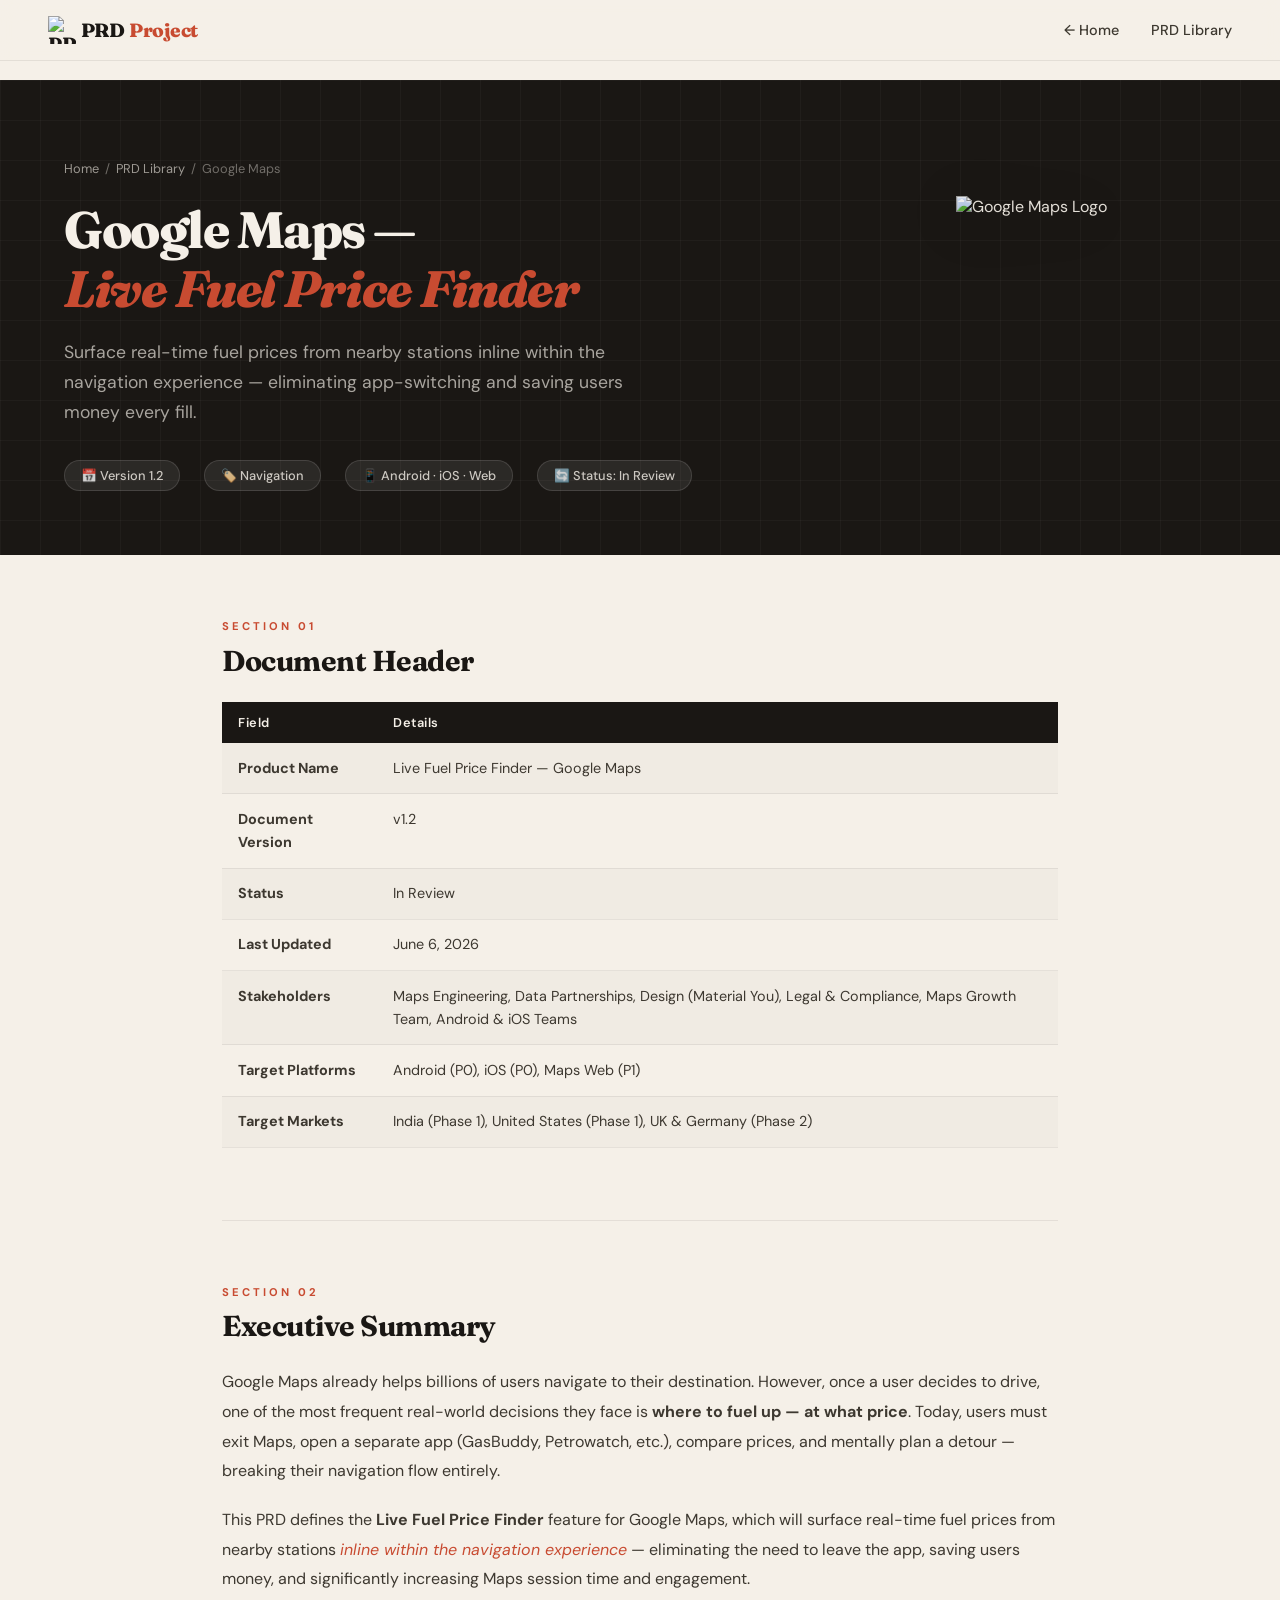
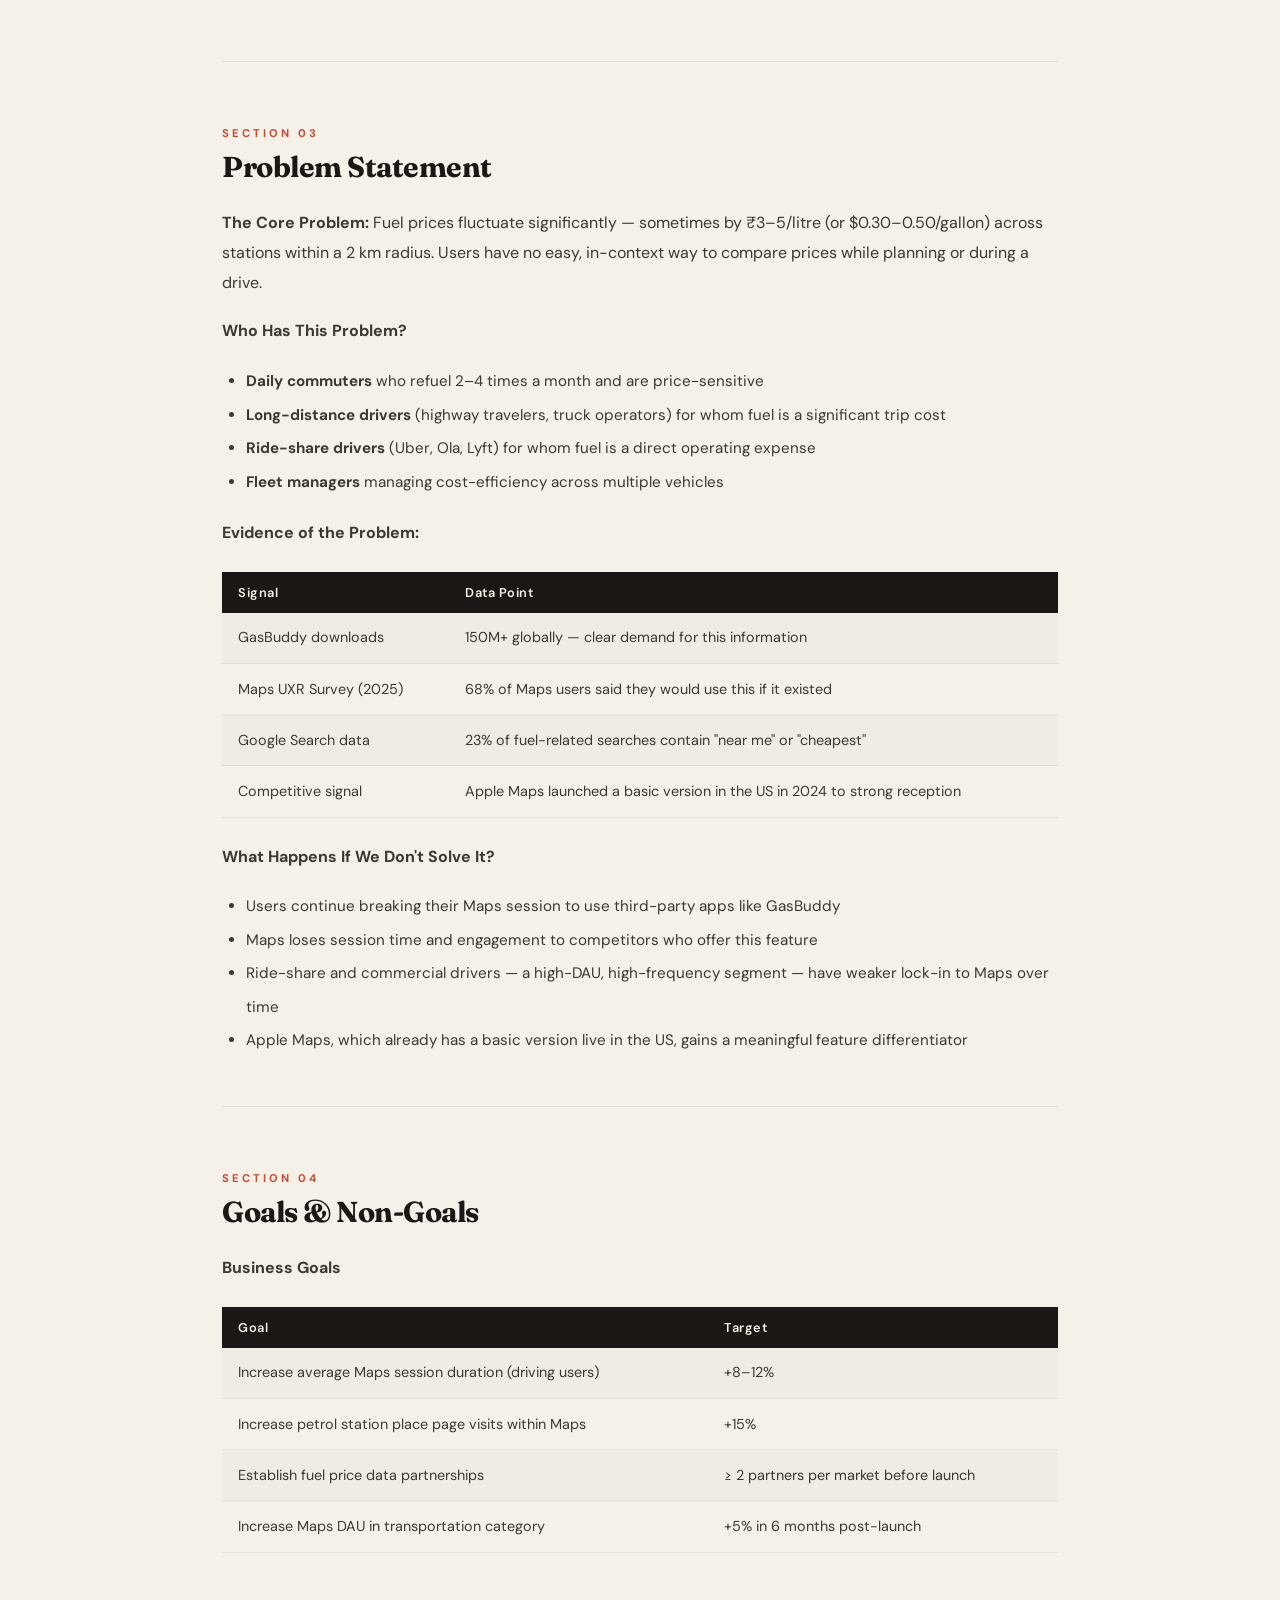
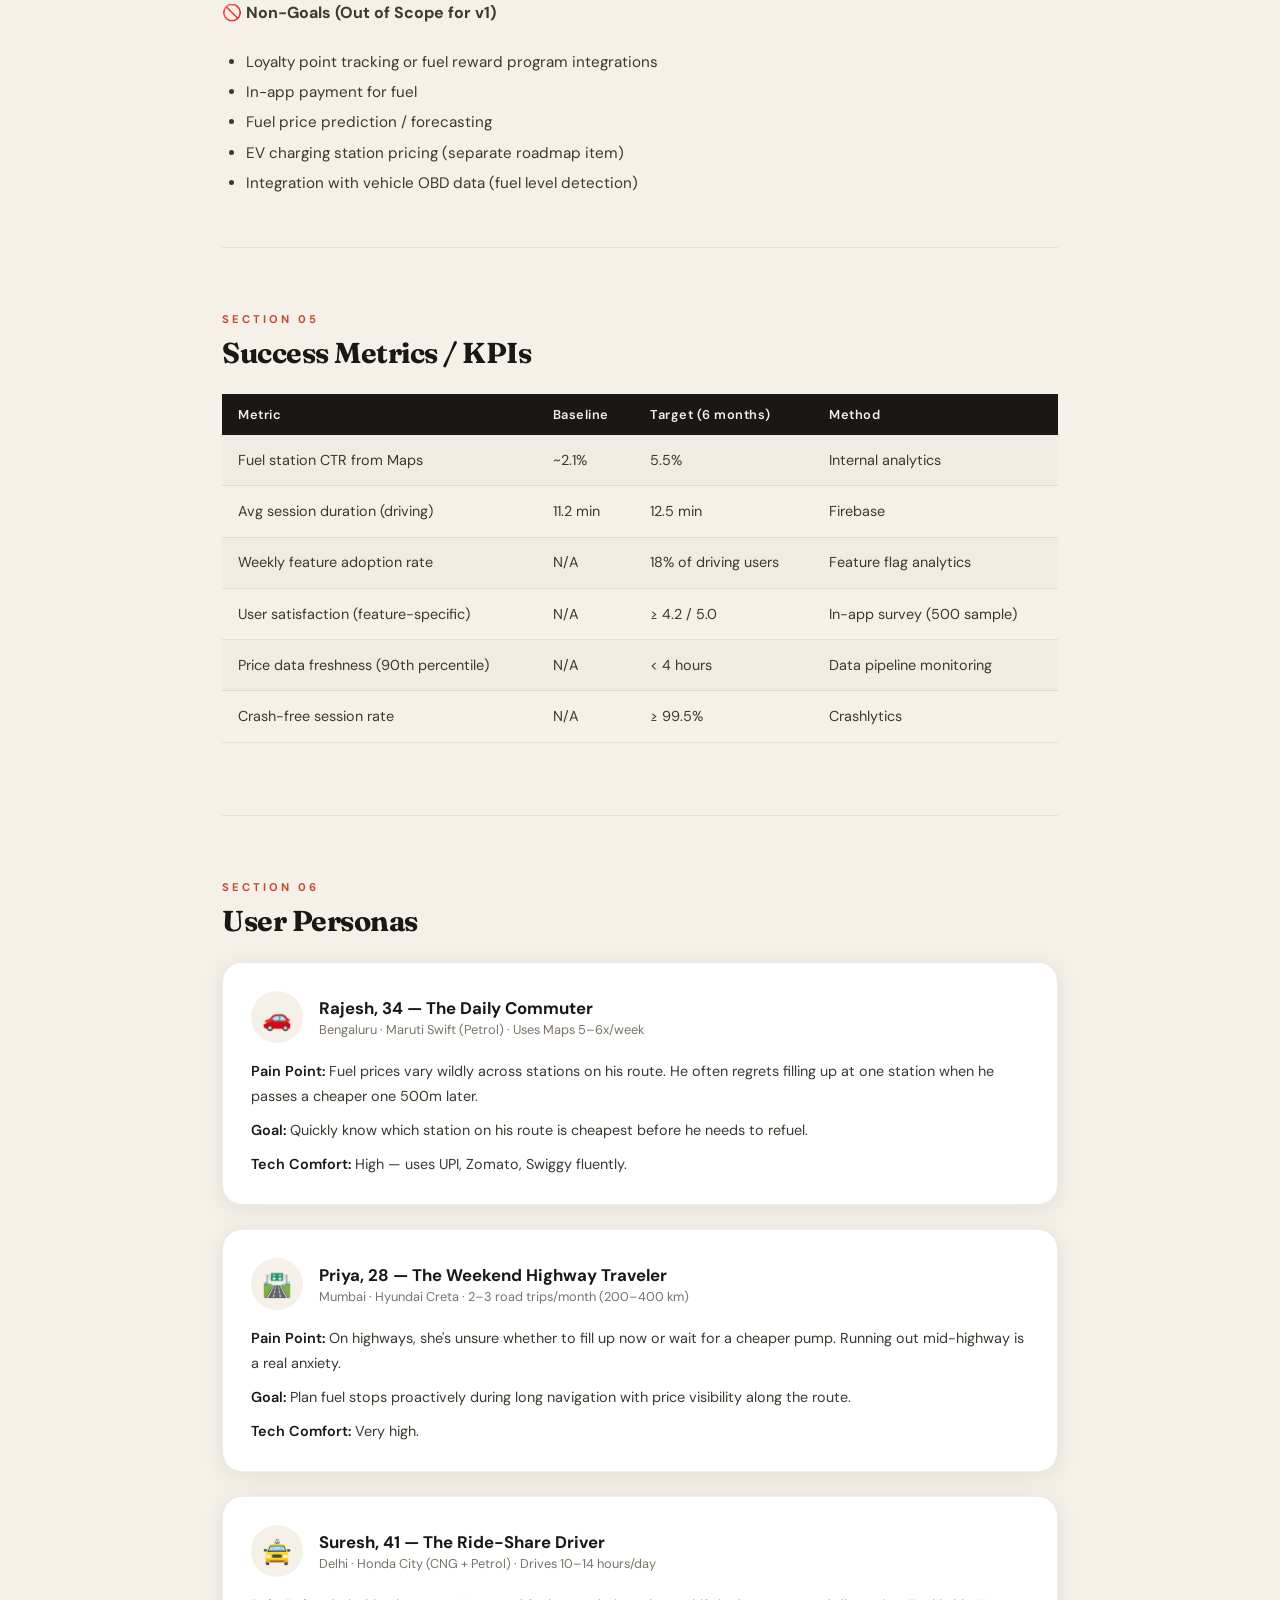
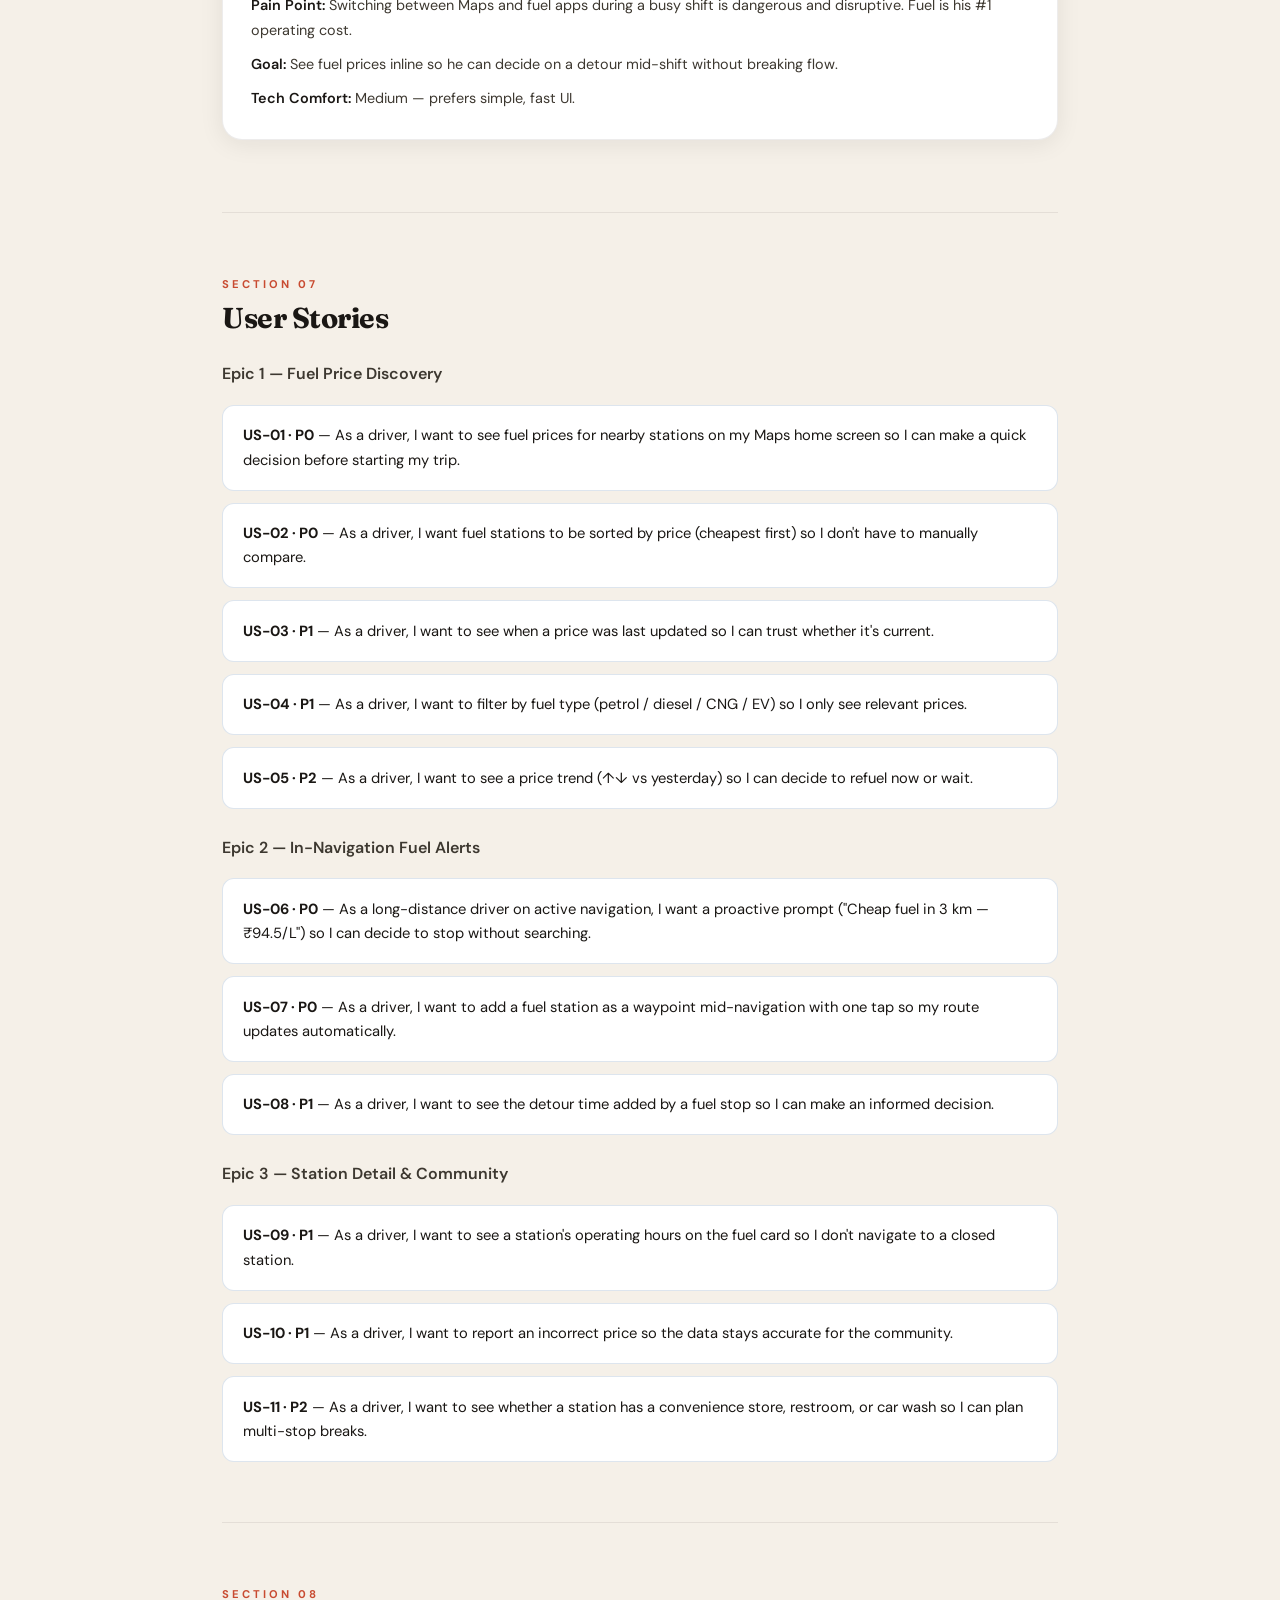
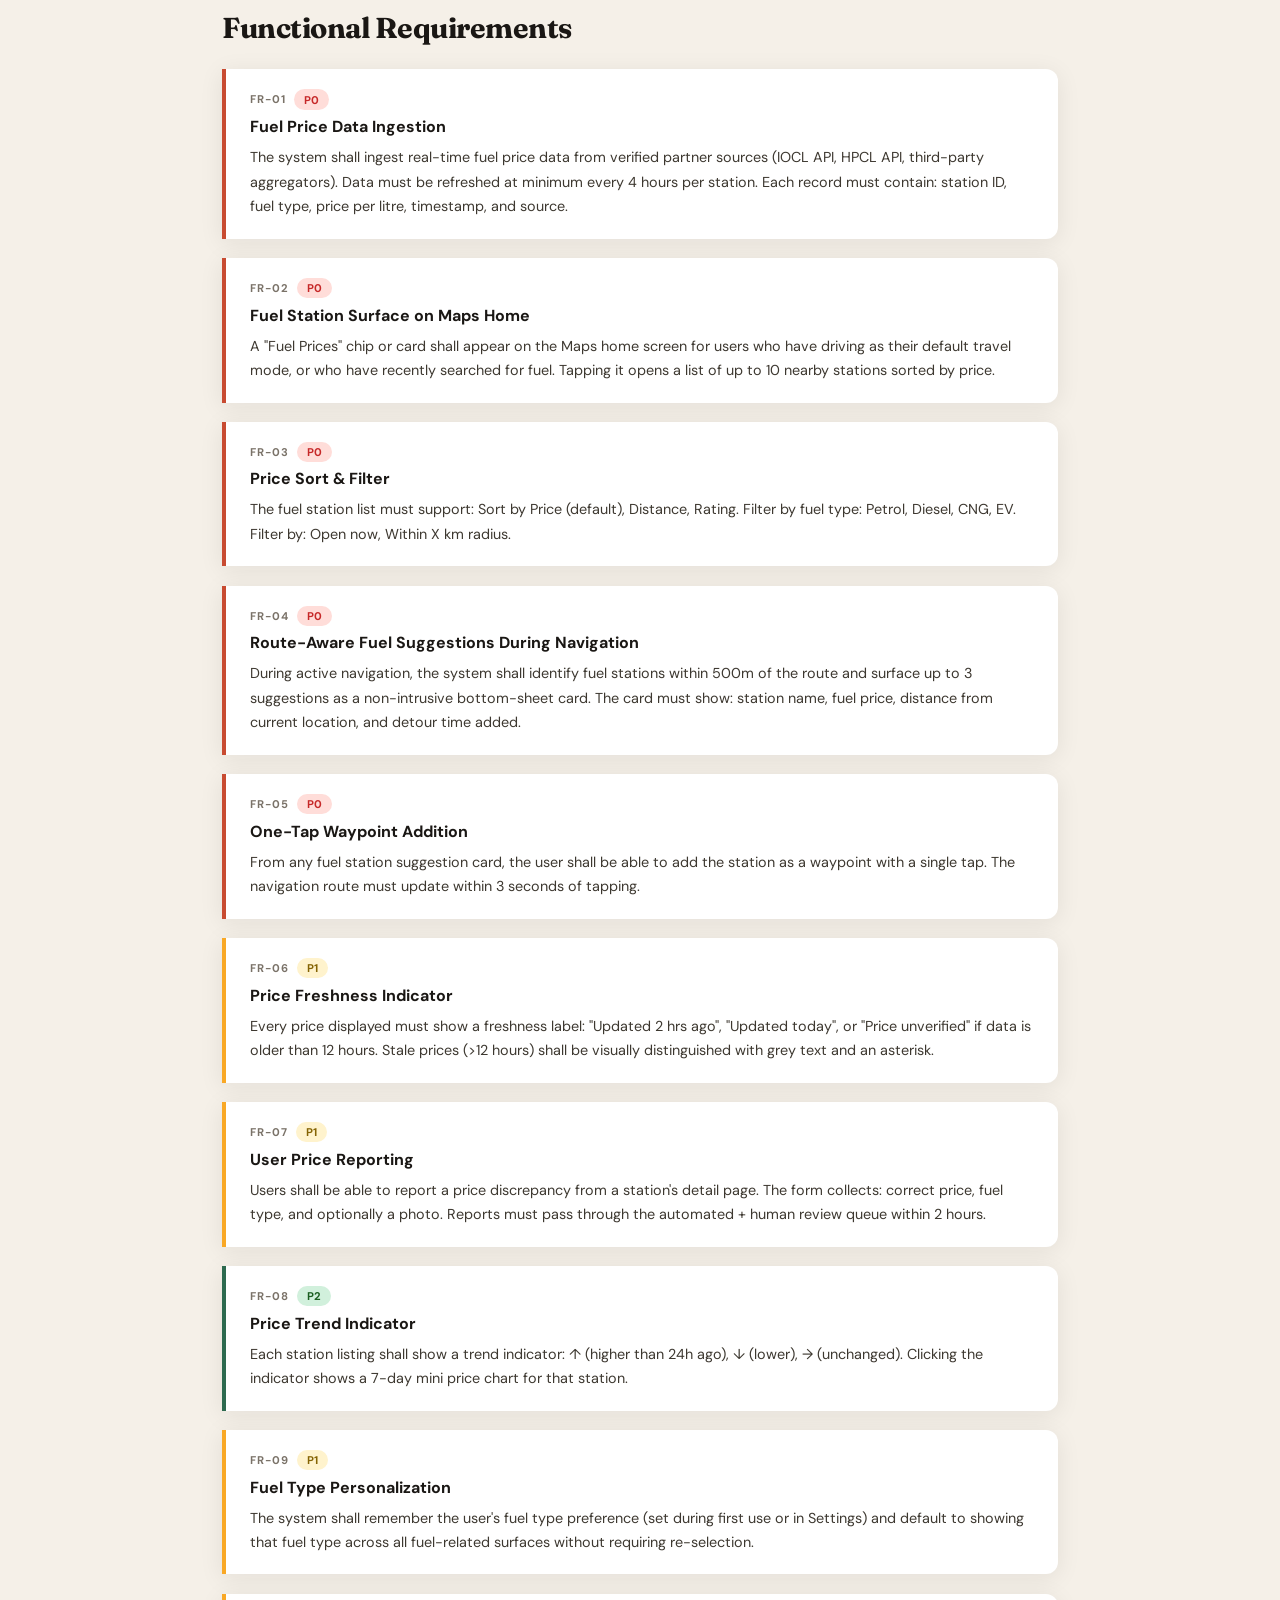
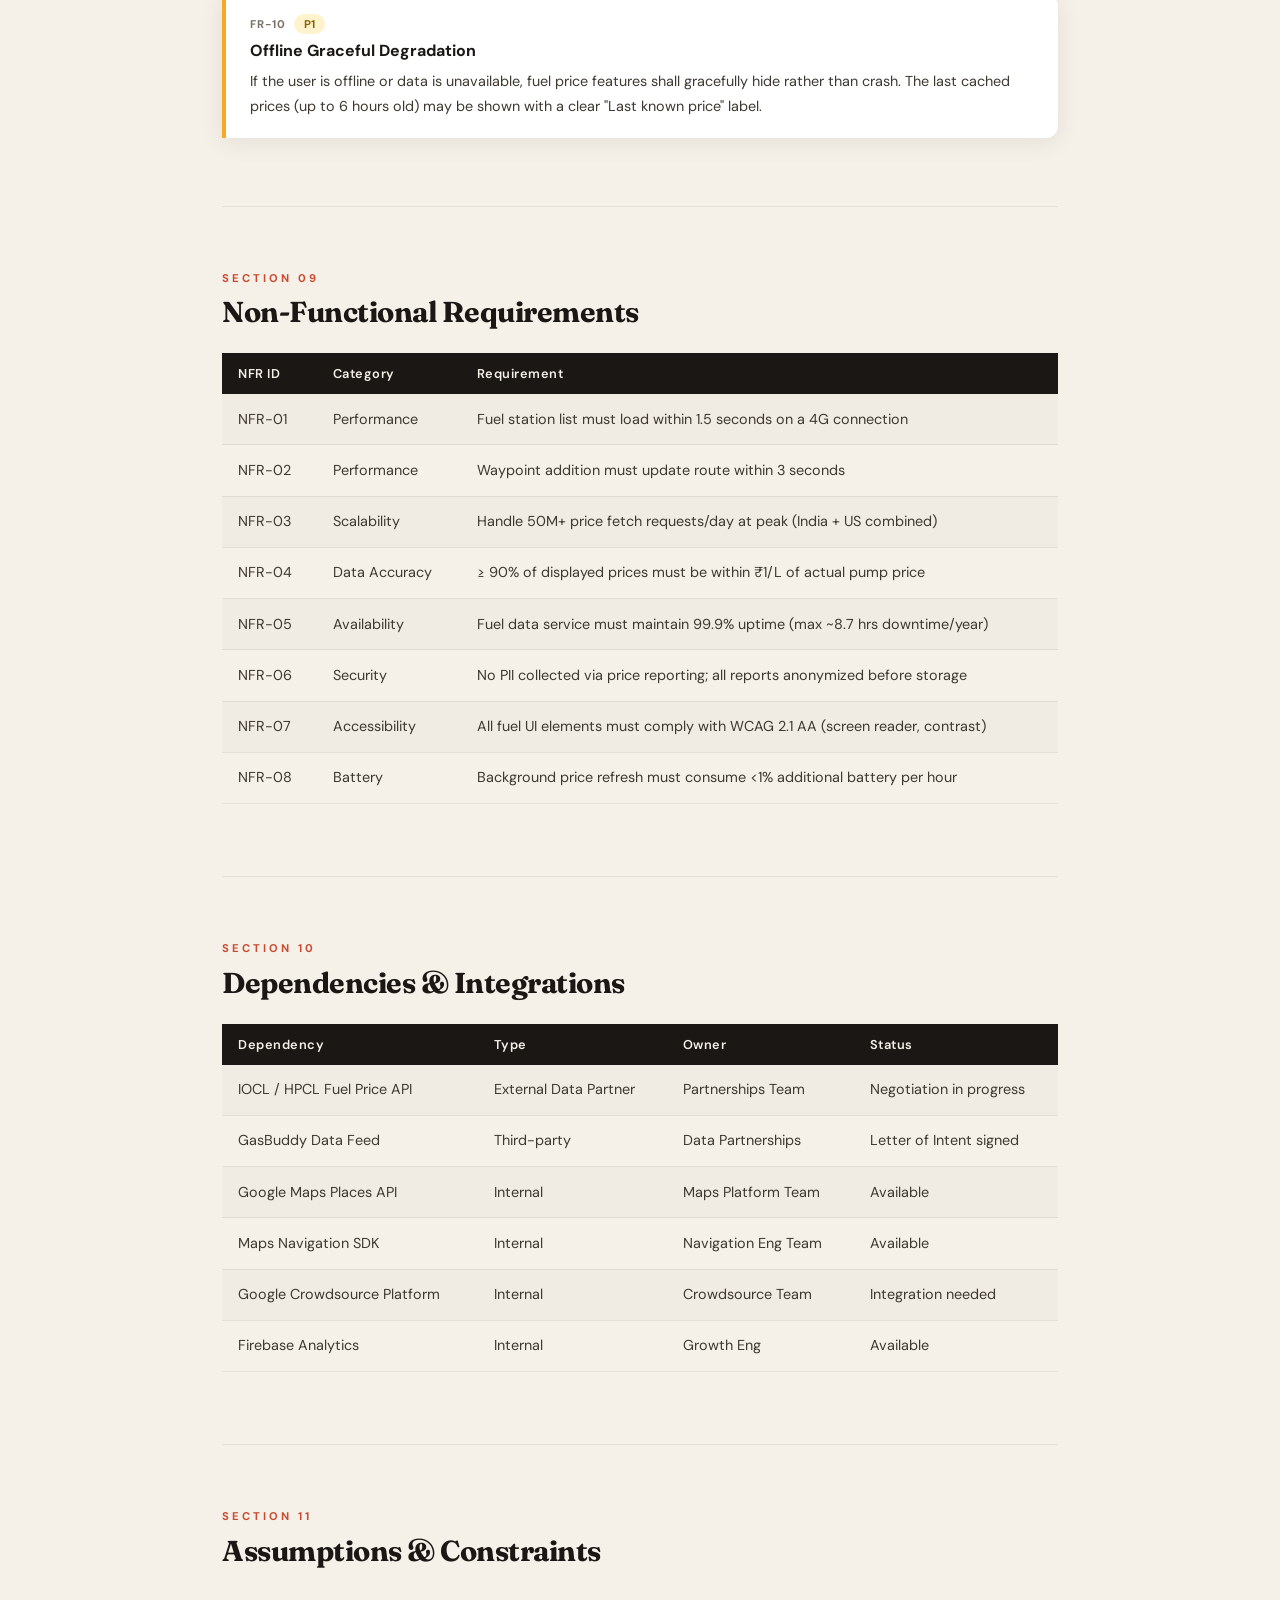
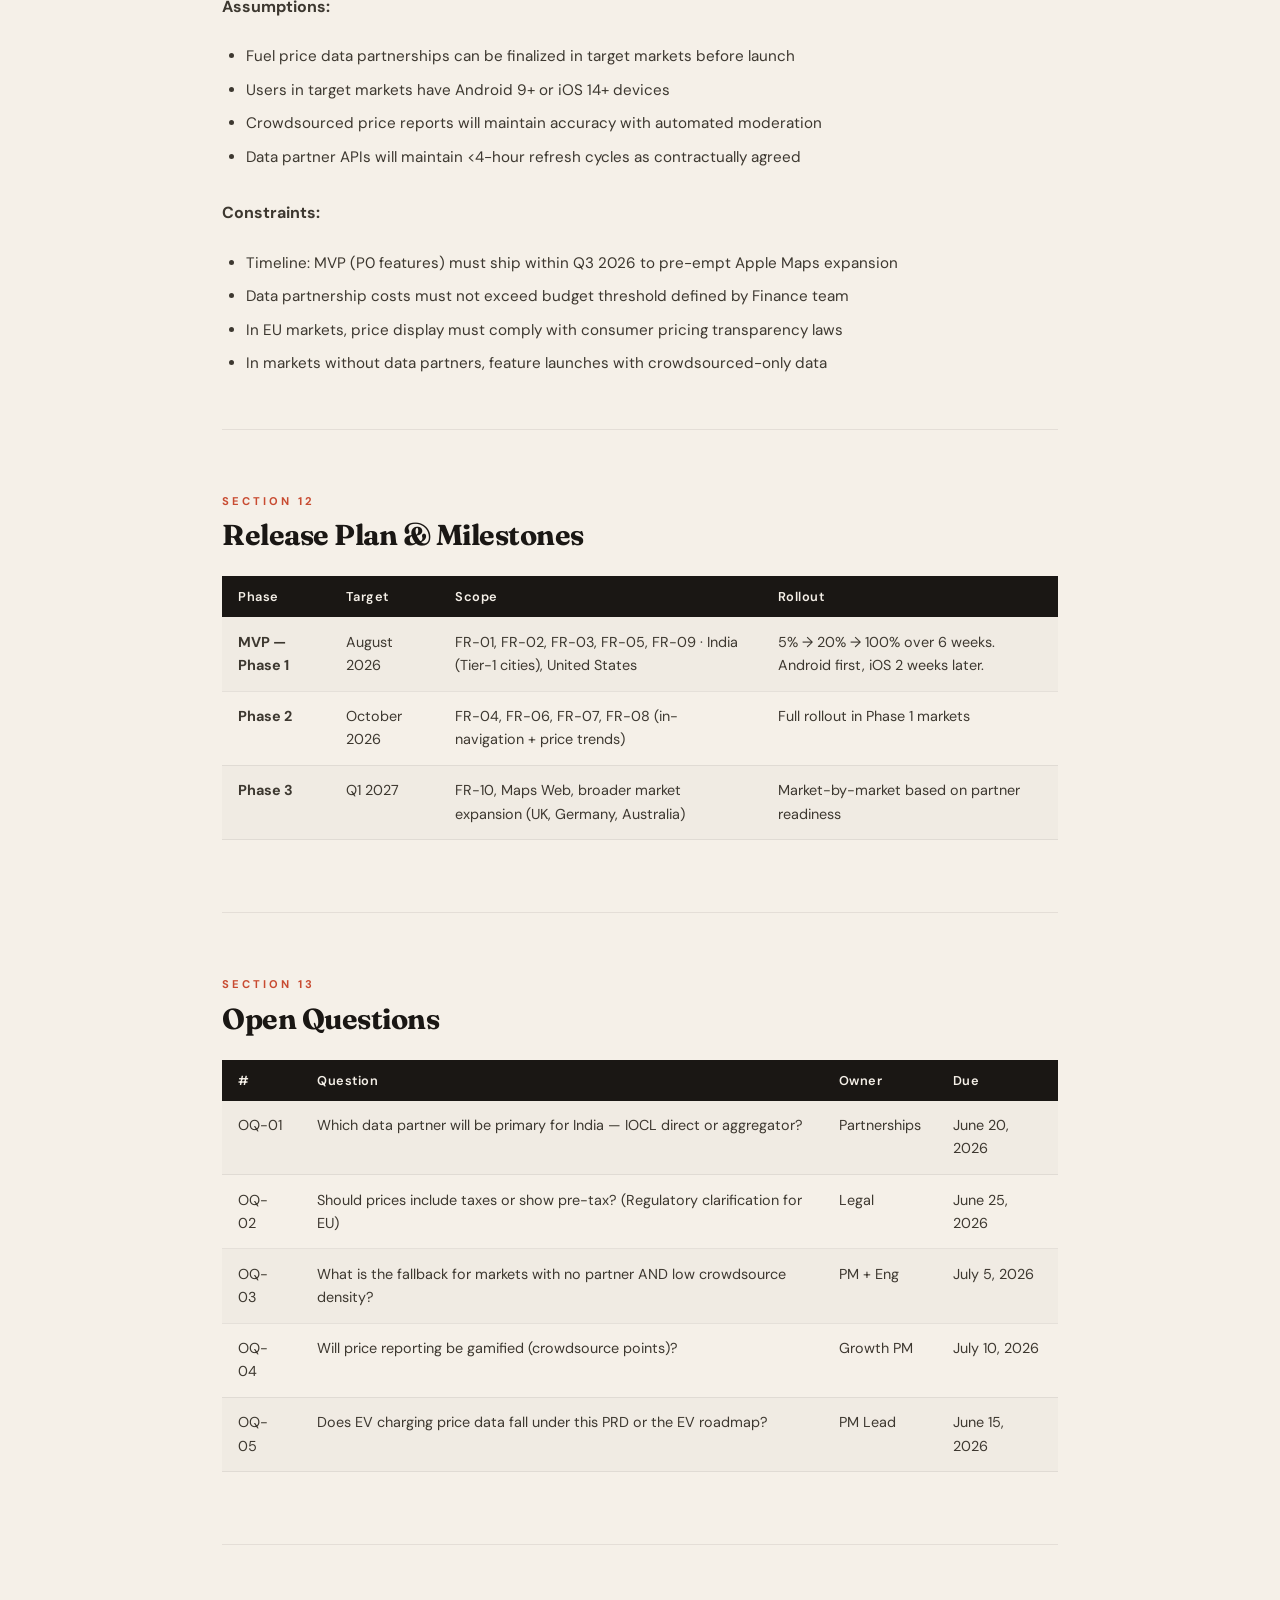
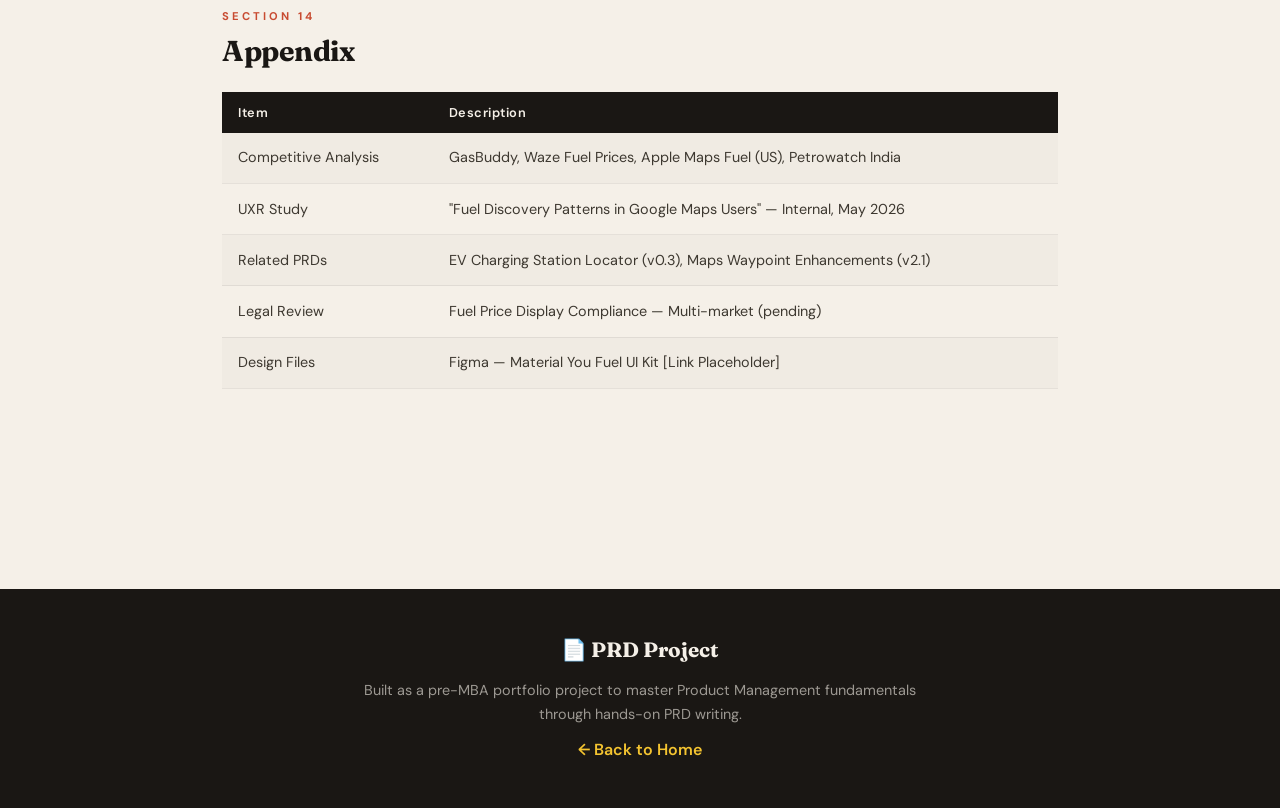
==== pages/google-maps-fuel.html @ abb859cf "Updated code 1" ====
<!DOCTYPE html>
<html lang="en">
<head>
  <meta charset="UTF-8" />
  <meta name="viewport" content="width=device-width, initial-scale=1.0"/>
  <title>Google Maps — Live Fuel Price Finder | PRD Project</title>
  <link rel="stylesheet" href="../style.css" />
  <link rel="preconnect" href="https://fonts.googleapis.com">
  <link rel="preconnect" href="https://fonts.gstatic.com" crossorigin>
  <link href="https://fonts.googleapis.com/css2?family=Fraunces:ital,opsz,wght@0,9..144,300;0,9..144,600;0,9..144,800;1,9..144,400&family=DM+Sans:wght@300;400;500&display=swap" rel="stylesheet">
  <style>
    /* ── Navbar: logo left, links right ── */
    .prd-page .navbar {
      display: flex;
      justify-content: space-between;
      align-items: center;
    }
    .prd-page .navbar .nav-center { display: none; }

    /* ── Hero: text left, logo right ── */
    .prd-hero-section {
      display: flex;
      align-items: center;
      justify-content: space-between;
      gap: 3rem;
    }
    .prd-hero-left { flex: 1; position: relative; z-index: 1; }
    .prd-hero-right {
      flex-shrink: 0;
      position: relative;
      z-index: 1;
      display: flex;
      align-items: center;
      justify-content: center;
    }
    .prd-company-logo {
      width: 260px;
      height: 260px;
      object-fit: contain;
      opacity: 0.92;
      filter: drop-shadow(0 8px 32px rgba(0,0,0,0.4));
      animation: floatLogo 3s ease-in-out infinite;
    }
    @keyframes floatLogo {
      0%, 100% { transform: translateY(0px); }
      50%       { transform: translateY(-16px); }
    }

    /* ── PRD content: tables scroll on small screens ── */
    .prd-table-wrapper {
      width: 100%;
      overflow-x: auto;
      -webkit-overflow-scrolling: touch;
    }

    /* ── RESPONSIVE ── */
    @media (max-width: 900px) {

      /* Navbar */
      .prd-page .navbar {
        padding: 0.9rem 1.25rem;
      }
      .prd-page .navbar .nav-links {
        display: flex;
        gap: 1rem;
      }
      .prd-page .navbar .nav-links a {
        font-size: 0.8rem;
      }

      /* Hero — stack vertically, logo below text */
      .prd-hero-section {
        flex-direction: column;
        align-items: flex-start;
        gap: 2rem;
        padding: 3rem 1.5rem 2.5rem;
      }
      .prd-hero-right {
        width: 100%;
        justify-content: center;
      }
      .prd-company-logo {
        width: 160px;
        height: 160px;
      }

      /* PRD content area */
      .prd-content {
        padding: 2rem 1.25rem;
      }

      /* Section headings */
      .prd-section h2 {
        font-size: 1.4rem;
      }

      /* Tables — horizontal scroll */
      .prd-table {
        display: block;
        overflow-x: auto;
        -webkit-overflow-scrolling: touch;
        white-space: nowrap;
        font-size: 0.8rem;
      }
      .prd-table th,
      .prd-table td {
        padding: 0.65rem 0.75rem;
      }

      /* Requirement blocks */
      .req-block {
        padding: 1rem 1.1rem;
      }
      .req-block h4 { font-size: 0.92rem; }
      .req-block p  { font-size: 0.82rem; }

      /* User story cards */
      .user-story-card {
        font-size: 0.82rem;
        padding: 0.85rem 1rem;
      }

      /* Persona cards */
      .persona-card {
        padding: 1.25rem;
      }
      .persona-card .persona-header {
        flex-direction: column;
        align-items: flex-start;
        gap: 0.5rem;
      }

      /* Meta chips — wrap nicely */
      .prd-meta-row {
        gap: 0.6rem;
      }
      .prd-meta-chip {
        font-size: 0.72rem;
        padding: 0.3rem 0.75rem;
      }

      /* Breadcrumb */
      .prd-breadcrumb {
        font-size: 0.72rem;
      }

      /* Hero title */
      .prd-hero-section h1 {
        font-size: clamp(1.6rem, 6vw, 2.4rem);
      }

      /* Lists inside sections */
      .prd-section ul {
        margin-left: 1rem;
        font-size: 0.875rem;
      }

      /* Footer */
      .footer {
        padding: 2rem 1.25rem;
      }
    }

    @media (max-width: 480px) {
      .prd-company-logo {
        width: 110px;
        height: 110px;
      }
      .prd-hero-section h1 {
        font-size: 1.5rem;
      }
      .prd-meta-chip {
        font-size: 0.65rem;
        padding: 0.25rem 0.6rem;
      }
      .prd-section h2 {
        font-size: 1.2rem;
      }
    }
  </style>
</head>
<body class="prd-page">

  <nav class="navbar">
    <a href="../index.html" class="nav-logo">
      <img src="https://cdn-icons-png.flaticon.com/512/2921/2921222.png" alt="PRD Logo" class="nav-logo-img"/>
      PRD <span>Project</span>
    </a>
    <div class="nav-links">
      <a href="../index.html">← Home</a>
      <a href="../index.html#prds">PRD Library</a>
    </div>
  </nav>

  <div class="prd-hero-section">
    <div class="prd-hero-left">
      <div class="prd-breadcrumb">
        <a href="../index.html">Home</a> &nbsp;/&nbsp;
        <a href="../index.html#prds">PRD Library</a> &nbsp;/&nbsp;
        Google Maps
      </div>
      <h1>Google Maps —<br/><em>Live Fuel Price Finder</em></h1>
      <p class="subtitle">Surface real-time fuel prices from nearby stations inline within the navigation experience — eliminating app-switching and saving users money every fill.</p>
      <div class="prd-meta-row">
        <span class="prd-meta-chip">📅 Version 1.2</span>
        <span class="prd-meta-chip">🏷️ Navigation</span>
        <span class="prd-meta-chip">📱 Android · iOS · Web</span>
        <span class="prd-meta-chip">🔄 Status: In Review</span>
      </div>
    </div>
    <div class="prd-hero-right">
      <img
        src="https://cdn-icons-png.flaticon.com/512/2875/2875433.png"
        alt="Google Maps Logo"
        class="prd-company-logo"
      />
    </div>
  </div>

  <div class="prd-content">

    <!-- 1. Document Header -->
    <div class="prd-section">
      <div class="prd-section-label">Section 01</div>
      <h2>Document Header</h2>
      <table class="prd-table">
        <tr><th>Field</th><th>Details</th></tr>
        <tr><td><strong>Product Name</strong></td><td>Live Fuel Price Finder — Google Maps</td></tr>
        <tr><td><strong>Document Version</strong></td><td>v1.2</td></tr>
        <tr><td><strong>Status</strong></td><td>In Review</td></tr>
        <tr><td><strong>Last Updated</strong></td><td>June 6, 2026</td></tr>
        <tr><td><strong>Stakeholders</strong></td><td>Maps Engineering, Data Partnerships, Design (Material You), Legal &amp; Compliance, Maps Growth Team, Android &amp; iOS Teams</td></tr>
        <tr><td><strong>Target Platforms</strong></td><td>Android (P0), iOS (P0), Maps Web (P1)</td></tr>
        <tr><td><strong>Target Markets</strong></td><td>India (Phase 1), United States (Phase 1), UK &amp; Germany (Phase 2)</td></tr>
      </table>
    </div>

    <!-- 2. Executive Summary -->
    <div class="prd-section">
      <div class="prd-section-label">Section 02</div>
      <h2>Executive Summary</h2>
      <p>Google Maps already helps billions of users navigate to their destination. However, once a user decides to drive, one of the most frequent real-world decisions they face is <strong>where to fuel up — at what price</strong>. Today, users must exit Maps, open a separate app (GasBuddy, Petrowatch, etc.), compare prices, and mentally plan a detour — breaking their navigation flow entirely.</p>
      <p>This PRD defines the <strong>Live Fuel Price Finder</strong> feature for Google Maps, which will surface real-time fuel prices from nearby stations <em>inline within the navigation experience</em> — eliminating the need to leave the app, saving users money, and significantly increasing Maps session time and engagement.</p>
    </div>

    <!-- 3. Problem Statement -->
    <div class="prd-section">
      <div class="prd-section-label">Section 03</div>
      <h2>Problem Statement</h2>

      <p><strong>The Core Problem:</strong> Fuel prices fluctuate significantly — sometimes by ₹3–5/litre (or $0.30–0.50/gallon) across stations within a 2 km radius. Users have no easy, in-context way to compare prices while planning or during a drive.</p>

      <p><strong>Who Has This Problem?</strong></p>
      <ul style="margin-left:1.5rem; color:var(--ink-light); line-height:2.2; font-size:0.95rem; margin-bottom:1.2rem;">
        <li><strong>Daily commuters</strong> who refuel 2–4 times a month and are price-sensitive</li>
        <li><strong>Long-distance drivers</strong> (highway travelers, truck operators) for whom fuel is a significant trip cost</li>
        <li><strong>Ride-share drivers</strong> (Uber, Ola, Lyft) for whom fuel is a direct operating expense</li>
        <li><strong>Fleet managers</strong> managing cost-efficiency across multiple vehicles</li>
      </ul>

      <p><strong>Evidence of the Problem:</strong></p>
      <table class="prd-table">
        <tr><th>Signal</th><th>Data Point</th></tr>
        <tr><td>GasBuddy downloads</td><td>150M+ globally — clear demand for this information</td></tr>
        <tr><td>Maps UXR Survey (2025)</td><td>68% of Maps users said they would use this if it existed</td></tr>
        <tr><td>Google Search data</td><td>23% of fuel-related searches contain "near me" or "cheapest"</td></tr>
        <tr><td>Competitive signal</td><td>Apple Maps launched a basic version in the US in 2024 to strong reception</td></tr>
      </table>

      <p><strong>What Happens If We Don't Solve It?</strong></p>
      <ul style="margin-left:1.5rem; color:var(--ink-light); line-height:2.2; font-size:0.95rem;">
        <li>Users continue breaking their Maps session to use third-party apps like GasBuddy</li>
        <li>Maps loses session time and engagement to competitors who offer this feature</li>
        <li>Ride-share and commercial drivers — a high-DAU, high-frequency segment — have weaker lock-in to Maps over time</li>
        <li>Apple Maps, which already has a basic version live in the US, gains a meaningful feature differentiator</li>
      </ul>
    </div>

    <!-- 4. Goals -->
    <div class="prd-section">
      <div class="prd-section-label">Section 04</div>
      <h2>Goals &amp; Non-Goals</h2>
      <p><strong>Business Goals</strong></p>
      <table class="prd-table">
        <tr><th>Goal</th><th>Target</th></tr>
        <tr><td>Increase average Maps session duration (driving users)</td><td>+8–12%</td></tr>
        <tr><td>Increase petrol station place page visits within Maps</td><td>+15%</td></tr>
        <tr><td>Establish fuel price data partnerships</td><td>≥ 2 partners per market before launch</td></tr>
        <tr><td>Increase Maps DAU in transportation category</td><td>+5% in 6 months post-launch</td></tr>
      </table>
      <br/>
      <p><strong>🚫 Non-Goals (Out of Scope for v1)</strong></p>
      <ul style="margin-left:1.5rem; color:var(--ink-light); line-height:2; font-size:0.95rem;">
        <li>Loyalty point tracking or fuel reward program integrations</li>
        <li>In-app payment for fuel</li>
        <li>Fuel price prediction / forecasting</li>
        <li>EV charging station pricing (separate roadmap item)</li>
        <li>Integration with vehicle OBD data (fuel level detection)</li>
      </ul>
    </div>

    <!-- 5. Success Metrics -->
    <div class="prd-section">
      <div class="prd-section-label">Section 05</div>
      <h2>Success Metrics / KPIs</h2>
      <table class="prd-table">
        <tr><th>Metric</th><th>Baseline</th><th>Target (6 months)</th><th>Method</th></tr>
        <tr><td>Fuel station CTR from Maps</td><td>~2.1%</td><td>5.5%</td><td>Internal analytics</td></tr>
        <tr><td>Avg session duration (driving)</td><td>11.2 min</td><td>12.5 min</td><td>Firebase</td></tr>
        <tr><td>Weekly feature adoption rate</td><td>N/A</td><td>18% of driving users</td><td>Feature flag analytics</td></tr>
        <tr><td>User satisfaction (feature-specific)</td><td>N/A</td><td>≥ 4.2 / 5.0</td><td>In-app survey (500 sample)</td></tr>
        <tr><td>Price data freshness (90th percentile)</td><td>N/A</td><td>&lt; 4 hours</td><td>Data pipeline monitoring</td></tr>
        <tr><td>Crash-free session rate</td><td>N/A</td><td>≥ 99.5%</td><td>Crashlytics</td></tr>
      </table>
    </div>

    <!-- 6. User Personas -->
    <div class="prd-section">
      <div class="prd-section-label">Section 06</div>
      <h2>User Personas</h2>

      <div class="persona-card">
        <div class="persona-header">
          <div class="persona-avatar">🚗</div>
          <div>
            <div class="persona-name">Rajesh, 34 — The Daily Commuter</div>
            <div class="persona-role">Bengaluru · Maruti Swift (Petrol) · Uses Maps 5–6x/week</div>
          </div>
        </div>
        <p><span class="persona-label">Pain Point:</span> Fuel prices vary wildly across stations on his route. He often regrets filling up at one station when he passes a cheaper one 500m later.</p>
        <p><span class="persona-label">Goal:</span> Quickly know which station on his route is cheapest before he needs to refuel.</p>
        <p><span class="persona-label">Tech Comfort:</span> High — uses UPI, Zomato, Swiggy fluently.</p>
      </div>

      <div class="persona-card">
        <div class="persona-header">
          <div class="persona-avatar">🛣️</div>
          <div>
            <div class="persona-name">Priya, 28 — The Weekend Highway Traveler</div>
            <div class="persona-role">Mumbai · Hyundai Creta · 2–3 road trips/month (200–400 km)</div>
          </div>
        </div>
        <p><span class="persona-label">Pain Point:</span> On highways, she's unsure whether to fill up now or wait for a cheaper pump. Running out mid-highway is a real anxiety.</p>
        <p><span class="persona-label">Goal:</span> Plan fuel stops proactively during long navigation with price visibility along the route.</p>
        <p><span class="persona-label">Tech Comfort:</span> Very high.</p>
      </div>

      <div class="persona-card">
        <div class="persona-header">
          <div class="persona-avatar">🚖</div>
          <div>
            <div class="persona-name">Suresh, 41 — The Ride-Share Driver</div>
            <div class="persona-role">Delhi · Honda City (CNG + Petrol) · Drives 10–14 hours/day</div>
          </div>
        </div>
        <p><span class="persona-label">Pain Point:</span> Switching between Maps and fuel apps during a busy shift is dangerous and disruptive. Fuel is his #1 operating cost.</p>
        <p><span class="persona-label">Goal:</span> See fuel prices inline so he can decide on a detour mid-shift without breaking flow.</p>
        <p><span class="persona-label">Tech Comfort:</span> Medium — prefers simple, fast UI.</p>
      </div>
    </div>

    <!-- 7. User Stories -->
    <div class="prd-section">
      <div class="prd-section-label">Section 07</div>
      <h2>User Stories</h2>

      <p style="margin-bottom:1rem; font-weight:600;">Epic 1 — Fuel Price Discovery</p>
      <div class="user-story-card"><strong>US-01 · P0</strong> — As a driver, I want to see fuel prices for nearby stations on my Maps home screen so I can make a quick decision before starting my trip.</div>
      <div class="user-story-card"><strong>US-02 · P0</strong> — As a driver, I want fuel stations to be sorted by price (cheapest first) so I don't have to manually compare.</div>
      <div class="user-story-card"><strong>US-03 · P1</strong> — As a driver, I want to see when a price was last updated so I can trust whether it's current.</div>
      <div class="user-story-card"><strong>US-04 · P1</strong> — As a driver, I want to filter by fuel type (petrol / diesel / CNG / EV) so I only see relevant prices.</div>
      <div class="user-story-card"><strong>US-05 · P2</strong> — As a driver, I want to see a price trend (↑↓ vs yesterday) so I can decide to refuel now or wait.</div>

      <p style="margin:1.5rem 0 1rem; font-weight:600;">Epic 2 — In-Navigation Fuel Alerts</p>
      <div class="user-story-card"><strong>US-06 · P0</strong> — As a long-distance driver on active navigation, I want a proactive prompt ("Cheap fuel in 3 km — ₹94.5/L") so I can decide to stop without searching.</div>
      <div class="user-story-card"><strong>US-07 · P0</strong> — As a driver, I want to add a fuel station as a waypoint mid-navigation with one tap so my route updates automatically.</div>
      <div class="user-story-card"><strong>US-08 · P1</strong> — As a driver, I want to see the detour time added by a fuel stop so I can make an informed decision.</div>

      <p style="margin:1.5rem 0 1rem; font-weight:600;">Epic 3 — Station Detail &amp; Community</p>
      <div class="user-story-card"><strong>US-09 · P1</strong> — As a driver, I want to see a station's operating hours on the fuel card so I don't navigate to a closed station.</div>
      <div class="user-story-card"><strong>US-10 · P1</strong> — As a driver, I want to report an incorrect price so the data stays accurate for the community.</div>
      <div class="user-story-card"><strong>US-11 · P2</strong> — As a driver, I want to see whether a station has a convenience store, restroom, or car wash so I can plan multi-stop breaks.</div>
    </div>

    <!-- 8. Functional Requirements -->
    <div class="prd-section">
      <div class="prd-section-label">Section 08</div>
      <h2>Functional Requirements</h2>

      <div class="req-block">
        <div class="req-id">FR-01 &nbsp;<span class="priority-tag p0">P0</span></div>
        <h4>Fuel Price Data Ingestion</h4>
        <p>The system shall ingest real-time fuel price data from verified partner sources (IOCL API, HPCL API, third-party aggregators). Data must be refreshed at minimum every 4 hours per station. Each record must contain: station ID, fuel type, price per litre, timestamp, and source.</p>
      </div>

      <div class="req-block">
        <div class="req-id">FR-02 &nbsp;<span class="priority-tag p0">P0</span></div>
        <h4>Fuel Station Surface on Maps Home</h4>
        <p>A "Fuel Prices" chip or card shall appear on the Maps home screen for users who have driving as their default travel mode, or who have recently searched for fuel. Tapping it opens a list of up to 10 nearby stations sorted by price.</p>
      </div>

      <div class="req-block">
        <div class="req-id">FR-03 &nbsp;<span class="priority-tag p0">P0</span></div>
        <h4>Price Sort &amp; Filter</h4>
        <p>The fuel station list must support: Sort by Price (default), Distance, Rating. Filter by fuel type: Petrol, Diesel, CNG, EV. Filter by: Open now, Within X km radius.</p>
      </div>

      <div class="req-block">
        <div class="req-id">FR-04 &nbsp;<span class="priority-tag p0">P0</span></div>
        <h4>Route-Aware Fuel Suggestions During Navigation</h4>
        <p>During active navigation, the system shall identify fuel stations within 500m of the route and surface up to 3 suggestions as a non-intrusive bottom-sheet card. The card must show: station name, fuel price, distance from current location, and detour time added.</p>
      </div>

      <div class="req-block">
        <div class="req-id">FR-05 &nbsp;<span class="priority-tag p0">P0</span></div>
        <h4>One-Tap Waypoint Addition</h4>
        <p>From any fuel station suggestion card, the user shall be able to add the station as a waypoint with a single tap. The navigation route must update within 3 seconds of tapping.</p>
      </div>

      <div class="req-block p1-block">
        <div class="req-id">FR-06 &nbsp;<span class="priority-tag p1">P1</span></div>
        <h4>Price Freshness Indicator</h4>
        <p>Every price displayed must show a freshness label: "Updated 2 hrs ago", "Updated today", or "Price unverified" if data is older than 12 hours. Stale prices (&gt;12 hours) shall be visually distinguished with grey text and an asterisk.</p>
      </div>

      <div class="req-block p1-block">
        <div class="req-id">FR-07 &nbsp;<span class="priority-tag p1">P1</span></div>
        <h4>User Price Reporting</h4>
        <p>Users shall be able to report a price discrepancy from a station's detail page. The form collects: correct price, fuel type, and optionally a photo. Reports must pass through the automated + human review queue within 2 hours.</p>
      </div>

      <div class="req-block p2-block">
        <div class="req-id">FR-08 &nbsp;<span class="priority-tag p2">P2</span></div>
        <h4>Price Trend Indicator</h4>
        <p>Each station listing shall show a trend indicator: ↑ (higher than 24h ago), ↓ (lower), → (unchanged). Clicking the indicator shows a 7-day mini price chart for that station.</p>
      </div>

      <div class="req-block p1-block">
        <div class="req-id">FR-09 &nbsp;<span class="priority-tag p1">P1</span></div>
        <h4>Fuel Type Personalization</h4>
        <p>The system shall remember the user's fuel type preference (set during first use or in Settings) and default to showing that fuel type across all fuel-related surfaces without requiring re-selection.</p>
      </div>

      <div class="req-block p1-block">
        <div class="req-id">FR-10 &nbsp;<span class="priority-tag p1">P1</span></div>
        <h4>Offline Graceful Degradation</h4>
        <p>If the user is offline or data is unavailable, fuel price features shall gracefully hide rather than crash. The last cached prices (up to 6 hours old) may be shown with a clear "Last known price" label.</p>
      </div>
    </div>

    <!-- 9. NFRs -->
    <div class="prd-section">
      <div class="prd-section-label">Section 09</div>
      <h2>Non-Functional Requirements</h2>
      <table class="prd-table">
        <tr><th>NFR ID</th><th>Category</th><th>Requirement</th></tr>
        <tr><td>NFR-01</td><td>Performance</td><td>Fuel station list must load within 1.5 seconds on a 4G connection</td></tr>
        <tr><td>NFR-02</td><td>Performance</td><td>Waypoint addition must update route within 3 seconds</td></tr>
        <tr><td>NFR-03</td><td>Scalability</td><td>Handle 50M+ price fetch requests/day at peak (India + US combined)</td></tr>
        <tr><td>NFR-04</td><td>Data Accuracy</td><td>≥ 90% of displayed prices must be within ₹1/L of actual pump price</td></tr>
        <tr><td>NFR-05</td><td>Availability</td><td>Fuel data service must maintain 99.9% uptime (max ~8.7 hrs downtime/year)</td></tr>
        <tr><td>NFR-06</td><td>Security</td><td>No PII collected via price reporting; all reports anonymized before storage</td></tr>
        <tr><td>NFR-07</td><td>Accessibility</td><td>All fuel UI elements must comply with WCAG 2.1 AA (screen reader, contrast)</td></tr>
        <tr><td>NFR-08</td><td>Battery</td><td>Background price refresh must consume &lt;1% additional battery per hour</td></tr>
      </table>
    </div>

    <!-- 10. Dependencies -->
    <div class="prd-section">
      <div class="prd-section-label">Section 10</div>
      <h2>Dependencies &amp; Integrations</h2>
      <table class="prd-table">
        <tr><th>Dependency</th><th>Type</th><th>Owner</th><th>Status</th></tr>
        <tr><td>IOCL / HPCL Fuel Price API</td><td>External Data Partner</td><td>Partnerships Team</td><td>Negotiation in progress</td></tr>
        <tr><td>GasBuddy Data Feed</td><td>Third-party</td><td>Data Partnerships</td><td>Letter of Intent signed</td></tr>
        <tr><td>Google Maps Places API</td><td>Internal</td><td>Maps Platform Team</td><td>Available</td></tr>
        <tr><td>Maps Navigation SDK</td><td>Internal</td><td>Navigation Eng Team</td><td>Available</td></tr>
        <tr><td>Google Crowdsource Platform</td><td>Internal</td><td>Crowdsource Team</td><td>Integration needed</td></tr>
        <tr><td>Firebase Analytics</td><td>Internal</td><td>Growth Eng</td><td>Available</td></tr>
      </table>
    </div>

    <!-- 11. Assumptions & Constraints -->
    <div class="prd-section">
      <div class="prd-section-label">Section 11</div>
      <h2>Assumptions &amp; Constraints</h2>
      <p><strong>Assumptions:</strong></p>
      <ul style="margin-left:1.5rem; color:var(--ink-light); line-height:2.2; font-size:0.95rem; margin-bottom:1.5rem;">
        <li>Fuel price data partnerships can be finalized in target markets before launch</li>
        <li>Users in target markets have Android 9+ or iOS 14+ devices</li>
        <li>Crowdsourced price reports will maintain accuracy with automated moderation</li>
        <li>Data partner APIs will maintain &lt;4-hour refresh cycles as contractually agreed</li>
      </ul>
      <p><strong>Constraints:</strong></p>
      <ul style="margin-left:1.5rem; color:var(--ink-light); line-height:2.2; font-size:0.95rem;">
        <li>Timeline: MVP (P0 features) must ship within Q3 2026 to pre-empt Apple Maps expansion</li>
        <li>Data partnership costs must not exceed budget threshold defined by Finance team</li>
        <li>In EU markets, price display must comply with consumer pricing transparency laws</li>
        <li>In markets without data partners, feature launches with crowdsourced-only data</li>
      </ul>
    </div>

    <!-- 12. Release Plan -->
    <div class="prd-section">
      <div class="prd-section-label">Section 12</div>
      <h2>Release Plan &amp; Milestones</h2>
      <table class="prd-table">
        <tr><th>Phase</th><th>Target</th><th>Scope</th><th>Rollout</th></tr>
        <tr><td><strong>MVP — Phase 1</strong></td><td>August 2026</td><td>FR-01, FR-02, FR-03, FR-05, FR-09 · India (Tier-1 cities), United States</td><td>5% → 20% → 100% over 6 weeks. Android first, iOS 2 weeks later.</td></tr>
        <tr><td><strong>Phase 2</strong></td><td>October 2026</td><td>FR-04, FR-06, FR-07, FR-08 (in-navigation + price trends)</td><td>Full rollout in Phase 1 markets</td></tr>
        <tr><td><strong>Phase 3</strong></td><td>Q1 2027</td><td>FR-10, Maps Web, broader market expansion (UK, Germany, Australia)</td><td>Market-by-market based on partner readiness</td></tr>
      </table>
    </div>

    <!-- 13. Open Questions -->
    <div class="prd-section">
      <div class="prd-section-label">Section 13</div>
      <h2>Open Questions</h2>
      <table class="prd-table">
        <tr><th>#</th><th>Question</th><th>Owner</th><th>Due</th></tr>
        <tr><td>OQ-01</td><td>Which data partner will be primary for India — IOCL direct or aggregator?</td><td>Partnerships</td><td>June 20, 2026</td></tr>
        <tr><td>OQ-02</td><td>Should prices include taxes or show pre-tax? (Regulatory clarification for EU)</td><td>Legal</td><td>June 25, 2026</td></tr>
        <tr><td>OQ-03</td><td>What is the fallback for markets with no partner AND low crowdsource density?</td><td>PM + Eng</td><td>July 5, 2026</td></tr>
        <tr><td>OQ-04</td><td>Will price reporting be gamified (crowdsource points)?</td><td>Growth PM</td><td>July 10, 2026</td></tr>
        <tr><td>OQ-05</td><td>Does EV charging price data fall under this PRD or the EV roadmap?</td><td>PM Lead</td><td>June 15, 2026</td></tr>
      </table>
    </div>

    <!-- 14. Appendix -->
    <div class="prd-section">
      <div class="prd-section-label">Section 14</div>
      <h2>Appendix</h2>
      <table class="prd-table">
        <tr><th>Item</th><th>Description</th></tr>
        <tr><td>Competitive Analysis</td><td>GasBuddy, Waze Fuel Prices, Apple Maps Fuel (US), Petrowatch India</td></tr>
        <tr><td>UXR Study</td><td>"Fuel Discovery Patterns in Google Maps Users" — Internal, May 2026</td></tr>
        <tr><td>Related PRDs</td><td>EV Charging Station Locator (v0.3), Maps Waypoint Enhancements (v2.1)</td></tr>
        <tr><td>Legal Review</td><td>Fuel Price Display Compliance — Multi-market (pending)</td></tr>
        <tr><td>Design Files</td><td>Figma — Material You Fuel UI Kit [Link Placeholder]</td></tr>
      </table>
    </div>

  </div><!-- /prd-content -->

  <footer class="footer">
    <div class="footer-inner">
      <div class="footer-brand">📄 PRD Project</div>
      <p>Built as a pre-MBA portfolio project to master Product Management fundamentals through hands-on PRD writing.</p>
      <a href="../index.html" style="color:var(--yellow); font-weight:600; text-decoration:none;">← Back to Home</a>
    </div>
  </footer>

</body>
</html>
---- style.css ----
/* =========================================
   PRD PROJECT — Global Stylesheet
   Theme: Editorial / Magazine meets Tech
   Fonts: Fraunces (display) + DM Sans (body)
   ========================================= */

:root {
  --cream: #F5F0E8;
  --cream-dark: #EDE8DC;
  --ink: #1A1714;
  --ink-light: #3D3830;
  --ink-muted: #7A7268;
  --accent: #C84B31;
  --accent-warm: #E8652A;
  --accent-light: #FFF0EB;
  --green: #2D6A4F;
  --green-light: #E8F4EF;
  --blue: #1B4F8A;
  --blue-light: #EAF1FB;
  --yellow: #F4C430;
  --yellow-light: #FEFAE0;

  --radius: 12px;
  --radius-lg: 20px;
  --shadow: 0 4px 24px rgba(26,23,20,0.08);
  --shadow-hover: 0 12px 40px rgba(26,23,20,0.16);
}

* { margin: 0; padding: 0; box-sizing: border-box; }
html { scroll-behavior: smooth; }

body {
  font-family: 'DM Sans', sans-serif;
  background: var(--cream);
  color: var(--ink);
  overflow-x: hidden;
}

h1, h2, h3 { font-family: 'Fraunces', serif; }
em { font-style: italic; color: var(--accent); }

/* ============ NAVBAR ============ */
.navbar {
  position: fixed;
  top: 0; left: 0; right: 0;
  z-index: 100;
  display: grid;
  grid-template-columns: 1fr 1fr 1fr;
  align-items: center;
  padding: 1rem 3rem;
  background: rgba(245, 240, 232, 0.92);
  backdrop-filter: blur(12px);
  border-bottom: 1px solid rgba(26,23,20,0.08);
}

.nav-logo {
  display: flex;
  align-items: center;
  gap: 0.3rem;
  font-family: 'Fraunces', serif;
  font-size: 1.2rem;
  font-weight: 800;
  color: var(--ink);
  text-decoration: none;
  letter-spacing: -0.5px;
  justify-self: start;
}
.nav-logo-img {
  width: 28px;
  height: 28px;
  object-fit: contain;
}
.nav-logo span { color: var(--accent); }

.nav-center {
  justify-self: center;
  text-align: center;
}
.nav-tagline {
  font-family: 'Fraunces', serif;
  font-size: 0.95rem;
  font-weight: 400;
  font-style: italic;
  color: var(--ink-muted);
  letter-spacing: 0.3px;
  white-space: nowrap;
}

.nav-links {
  display: flex;
  gap: 2rem;
  justify-self: end;
}
.nav-links a {
  font-size: 0.9rem;
  font-weight: 500;
  color: var(--ink-light);
  text-decoration: none;
  transition: color 0.2s;
}
.nav-links a:hover { color: var(--accent); }

/* ============ HERO ============ */
.hero {
  min-height: 100vh;
  display: flex;
  align-items: center;
  justify-content: center;
  padding: 8rem 4rem 4rem;
  position: relative;
  overflow: hidden;
}

.hero-bg-grid {
  position: absolute;
  inset: 0;
  background-image:
    linear-gradient(rgba(26,23,20,0.04) 1px, transparent 1px),
    linear-gradient(90deg, rgba(26,23,20,0.04) 1px, transparent 1px);
  background-size: 40px 40px;
  pointer-events: none;
}

.hero-content {
  position: relative;
  z-index: 1;
  text-align: center;
  max-width: 900px;
  display: flex;
  flex-direction: column;
  align-items: center;
}

.hero-title {
  font-size: clamp(3rem, 6.5vw, 5.5rem);
  font-weight: 800;
  line-height: 1.05;
  letter-spacing: -2px;
  color: #C84B31;
  margin-bottom: 1.5rem;
  white-space: nowrap;
}
.hero-title em {
  font-style: italic;
  font-weight: 300;
}

.hero-subtitle {
  font-size: 1.1rem;
  line-height: 1.7;
  color: var(--ink-muted);
  max-width: 520px;
  margin-bottom: 2.5rem;
  text-align: center;
}

.hero-cta {
  display: inline-block;
  background: var(--ink);
  color: var(--cream);
  padding: 1rem 2.5rem;
  border-radius: 999px;
  font-weight: 600;
  font-size: 1rem;
  text-decoration: none;
  transition: all 0.3s;
  letter-spacing: 0.3px;
}
.hero-cta:hover {
  background: var(--accent);
  transform: translateY(-2px);
  box-shadow: 0 8px 32px rgba(200,75,49,0.3);
}

/* ============ SECTION COMMONS ============ */
.section-label {
  font-size: 0.75rem;
  font-weight: 700;
  letter-spacing: 3px;
  text-transform: uppercase;
  color: var(--accent);
  margin-bottom: 1rem;
}

.section-title {
  font-size: clamp(2rem, 4vw, 3rem);
  font-weight: 700;
  letter-spacing: -1px;
  line-height: 1.15;
  margin-bottom: 1rem;
  color: var(--ink);
}

.section-subtitle {
  font-size: 1.05rem;
  color: var(--ink-muted);
  line-height: 1.7;
  max-width: 560px;
  margin-bottom: 3rem;
}

/* ============ ABOUT ============ */
.about {
  padding: 7rem 4rem;
  background: white;
}

.about-grid {
  display: grid;
  grid-template-columns: 1fr 1fr;
  gap: 5rem;
  align-items: start;
  max-width: 1200px;
  margin: 0 auto;
}

.about-text h2 {
  font-size: clamp(2rem, 3.5vw, 2.8rem);
  font-weight: 700;
  letter-spacing: -1px;
  line-height: 1.2;
  margin-bottom: 1.5rem;
}

.about-text p {
  font-size: 1.05rem;
  line-height: 1.8;
  color: var(--ink-light);
  margin-bottom: 1.2rem;
}
.about-text strong { color: var(--ink); font-weight: 600; }

.about-cards {
  display: grid;
  grid-template-columns: 1fr 1fr;
  gap: 1.2rem;
}

.info-card {
  background: var(--cream);
  border-radius: var(--radius);
  padding: 1.5rem;
  border: 1px solid rgba(26,23,20,0.07);
  transition: all 0.25s;
}
.info-card:hover {
  transform: translateY(-4px);
  box-shadow: var(--shadow);
  background: white;
}
.card-icon { font-size: 1.8rem; display: block; margin-bottom: 0.75rem; }
.info-card h3 {
  font-family: 'Fraunces', serif;
  font-size: 1.05rem;
  font-weight: 600;
  margin-bottom: 0.5rem;
  color: var(--ink);
}
.info-card p {
  font-size: 0.875rem;
  line-height: 1.6;
  color: var(--ink-muted);
}

/* ============ COMICS ============ */
.comics {
  padding: 7rem 4rem;
  background: var(--ink);
  color: var(--cream);
}
.comics .section-label { color: var(--yellow); }
.comics .section-title { color: var(--cream); }
.comics .section-title em { color: var(--yellow); }
.comics .section-subtitle { color: rgba(245,240,232,0.6); }

.comics-grid {
  display: grid;
  grid-template-columns: 1fr 1fr;
  gap: 2rem;
  max-width: 1200px;
  margin: 0 auto;
}

.comic-card {
  background: rgba(255,255,255,0.05);
  border: 1px solid rgba(255,255,255,0.1);
  border-radius: var(--radius-lg);
  overflow: hidden;
  transition: all 0.3s;
  display: flex;
  flex-direction: column;
}
.comic-card:hover {
  background: rgba(255,255,255,0.08);
  transform: translateY(-4px);
  box-shadow: 0 16px 48px rgba(0,0,0,0.4);
}

/* Fixed equal heights for illustration + caption */
.comic-illustration {
  background: #F9F5EE;
  height: 240px;
  display: flex;
  align-items: center;
  justify-content: center;
  padding: 1.5rem 2rem;
  position: relative;
  overflow: hidden;
  flex-shrink: 0;
}

.comic-caption {
  padding: 1.5rem;
  height: 140px;
  display: flex;
  flex-direction: column;
  justify-content: flex-start;
  overflow: hidden;
}
.comic-caption h3 {
  font-family: 'Fraunces', serif;
  font-size: 1.05rem;
  font-weight: 700;
  color: var(--cream);
  margin-bottom: 0.5rem;
  flex-shrink: 0;
}
.comic-caption p {
  font-size: 0.82rem;
  line-height: 1.6;
  color: rgba(245,240,232,0.65);
  overflow: hidden;
  display: -webkit-box;
  -webkit-line-clamp: 3;
  -webkit-box-orient: vertical;
}
.comic-caption em { color: var(--yellow); font-style: italic; }

/* All comic scenes — center content */
.comic-scene {
  display: flex;
  align-items: center;
  justify-content: center;
  width: 100%;
  height: 100%;
}

/* Scene 1 — Stick figures */
.comic-scene.scene-1 {
  gap: 2.5rem;
  align-items: flex-end;
  padding-bottom: 0.5rem;
}

.comic-panel {
  display: flex;
  flex-direction: column;
  align-items: center;
  gap: 0.5rem;
}

.stick-figure {
  position: relative;
  display: flex;
  flex-direction: column;
  align-items: center;
  gap: 2px;
}
.stick-figure .head {
  width: 30px; height: 30px;
  border-radius: 50%;
  border: 3px solid var(--ink);
  background: #FFE0B2;
}
.stick-figure .body { width: 3px; height: 32px; background: var(--ink); }
.stick-figure .arms {
  width: 46px; height: 3px;
  background: var(--ink);
  margin-top: -24px;
}
.stick-figure .legs {
  width: 3px; height: 28px;
  background: var(--ink);
  position: relative;
}
.stick-figure .legs::before,
.stick-figure .legs::after {
  content: '';
  position: absolute;
  bottom: 0;
  width: 3px; height: 20px;
  background: var(--ink);
}
.stick-figure .legs::before { transform: rotate(20deg); left: -6px; }
.stick-figure .legs::after { transform: rotate(-20deg); right: -6px; }
.stick-figure .label {
  font-size: 0.65rem;
  font-weight: 700;
  color: var(--ink-muted);
  margin-top: 4px;
  letter-spacing: 1px;
}
.stick-figure.pm .head { background: #FFCC80; }
.stick-figure.dev .head { background: #A5D6A7; }

.speech-bubble {
  background: white;
  border: 2px solid var(--ink);
  border-radius: 12px;
  padding: 0.45rem 0.65rem;
  font-size: 0.72rem;
  font-weight: 600;
  color: var(--ink);
  max-width: 130px;
  text-align: center;
  position: relative;
  line-height: 1.4;
}
.speech-bubble::after {
  content: '';
  position: absolute;
  bottom: -10px;
  left: 50%;
  transform: translateX(-50%);
  border: 5px solid transparent;
  border-top-color: var(--ink);
}

.thought-bubble {
  background: #FFF9C4;
  border: 2px dashed #F9A825;
  border-radius: 12px;
  padding: 0.45rem 0.65rem;
  font-size: 0.7rem;
  font-style: italic;
  color: #5D4037;
  max-width: 120px;
  text-align: center;
}

.monitor {
  background: #37474F;
  border-radius: 6px;
  padding: 6px 10px;
  border: 3px solid #263238;
}
.monitor .screen { font-size: 1.3rem; display: block; }

/* Scene 2 — Iceberg */
.comic-scene.scene-2 { align-items: center; }
.iceberg { width: 100%; max-width: 300px; }
.ice-top {
  background: #B2EBF2;
  border: 3px solid #006064;
  border-radius: 8px 8px 0 0;
  padding: 0.85rem;
  text-align: center;
  font-size: 0.82rem;
  font-weight: 700;
  color: #006064;
  min-height: 56px;
  display: flex;
  align-items: center;
  justify-content: center;
}
.ice-bottom {
  background: #006064;
  border: 3px solid #004D40;
  border-radius: 0 0 12px 12px;
  padding: 1rem;
  text-align: center;
  font-size: 0.68rem;
  color: #B2EBF2;
  line-height: 1.6;
  min-height: 90px;
  display: flex;
  align-items: center;
  justify-content: center;
}

/* Scene 3 — Timeline */
.comic-scene.scene-3 { align-items: center; }
.timeline-comic {
  display: flex;
  flex-direction: column;
  gap: 0.55rem;
  width: 100%;
  padding: 0 0.5rem;
}
.timeline-item {
  display: flex;
  align-items: center;
  gap: 0.75rem;
}
.week-badge {
  background: var(--ink);
  color: var(--cream);
  font-size: 0.62rem;
  font-weight: 700;
  padding: 0.2rem 0.55rem;
  border-radius: 999px;
  white-space: nowrap;
  letter-spacing: 0.5px;
  flex-shrink: 0;
}
.week-badge.red { background: var(--accent); }
.bubble {
  background: white;
  border: 2px solid rgba(26,23,20,0.15);
  border-radius: 8px;
  padding: 0.35rem 0.65rem;
  font-size: 0.76rem;
  color: var(--ink);
  font-weight: 500;
}
.red-bubble {
  background: #FFF0EB;
  border-color: var(--accent);
  color: var(--accent);
  font-weight: 700;
}
.timeline-item.boom .bubble { animation: shake 0.5s ease-in-out infinite; }
@keyframes shake {
  0%, 100% { transform: rotate(0deg); }
  25% { transform: rotate(-1deg); }
  75% { transform: rotate(1deg); }
}

/* Scene 4 — Side Quest (The PRD Nobody Read) */
.comic-scene.scene-4 { align-items: stretch; padding: 0; }
.sidequest-comic {
  display: flex;
  width: 100%;
  height: 100%;
  align-items: stretch;
}
.sq-panel {
  flex: 1;
  display: flex;
  flex-direction: column;
  align-items: center;
  justify-content: center;
  padding: 1rem 0.75rem;
  gap: 0.6rem;
}
.sq-left { background: #FFF8F0; border-right: 2px dashed rgba(26,23,20,0.15); }
.sq-right { background: #F0F4FF; }
.sq-divider { display: none; }
.sq-label {
  font-size: 0.6rem;
  font-weight: 800;
  letter-spacing: 2px;
  text-transform: uppercase;
  color: var(--ink-muted);
}
.sq-character {
  display: flex;
  flex-direction: column;
  align-items: center;
  gap: 0.4rem;
}
.sq-head {
  font-size: 1.8rem;
  line-height: 1;
}
.sq-body-row {
  display: flex;
  gap: 0.25rem;
  flex-wrap: wrap;
  justify-content: center;
  max-width: 120px;
}
.sq-item {
  font-size: 1rem;
  background: white;
  border: 1.5px solid rgba(200,75,49,0.3);
  border-radius: 6px;
  padding: 2px 4px;
}
.sq-caption-inner {
  font-size: 0.64rem;
  color: var(--ink-muted);
  text-align: center;
  line-height: 1.5;
  max-width: 110px;
  font-style: italic;
}
.sq-waiting {
  font-size: 0.75rem;
  font-weight: 700;
  color: #7986CB;
  text-align: center;
  line-height: 1.5;
  background: white;
  border: 2px dashed #7986CB;
  border-radius: 8px;
  padding: 0.4rem 0.6rem;
}

/* Scene 5 — Team Chaos */
.comic-scene.scene-5 { align-items: center; }
.team-chaos {
  width: 100%;
  display: flex;
  flex-direction: column;
  gap: 0.65rem;
  align-items: center;
}
.chaos-figure {
  display: flex;
  align-items: center;
  gap: 0.65rem;
  width: 100%;
}
.chaos-head {
  font-size: 1.3rem;
  background: white;
  border: 2px solid var(--c);
  width: 40px; height: 40px;
  border-radius: 50%;
  display: flex;
  align-items: center;
  justify-content: center;
  flex-shrink: 0;
}
.chaos-label {
  font-size: 0.65rem;
  font-weight: 700;
  color: var(--c);
  width: 60px;
  flex-shrink: 0;
}
.chaos-thought {
  background: white;
  border: 2px solid var(--c);
  border-radius: 8px;
  padding: 0.35rem 0.6rem;
  font-size: 0.74rem;
  font-weight: 600;
  color: var(--ink);
}
.prd-hero {
  background: var(--ink);
  border-radius: 10px;
  padding: 0.65rem 0.9rem;
  display: flex;
  align-items: center;
  gap: 0.65rem;
  width: 100%;
  border: 2px solid var(--yellow);
}
.prd-badge { font-size: 1rem; flex-shrink: 0; }
.prd-text {
  font-size: 0.7rem;
  color: var(--yellow);
  font-weight: 600;
  line-height: 1.4;
}

/* Scene 6 — xkcd style "No PRD" comic */
.comic-scene.scene-6 {
  flex-direction: column;
  align-items: stretch;
  padding: 0;
  gap: 0;
}
.xkcd-comic {
  display: flex;
  flex: 1;
  border-bottom: 2px solid rgba(26,23,20,0.12);
}
.xkcd-panel {
  flex: 1;
  border-right: 2px solid rgba(26,23,20,0.12);
  padding: 0.75rem 0.5rem;
  display: flex;
  flex-direction: column;
  align-items: center;
  justify-content: flex-end;
  gap: 0.4rem;
  background: white;
  position: relative;
}
.xkcd-panel:last-child { border-right: none; }

/* xkcd stick figure */
.xkcd-stick {
  display: flex;
  flex-direction: column;
  align-items: center;
  gap: 1px;
  position: relative;
}
.xk-head {
  width: 18px; height: 18px;
  border-radius: 50%;
  border: 2px solid #333;
}
.xk-body { width: 2px; height: 22px; background: #333; }
.xk-arms { width: 30px; height: 2px; background: #333; margin-top: -16px; }
.xk-legs {
  width: 2px; height: 20px;
  background: #333;
  position: relative;
}
.xk-legs::before, .xk-legs::after {
  content: '';
  position: absolute;
  bottom: 0;
  width: 2px; height: 14px;
  background: #333;
}
.xk-legs::before { transform: rotate(20deg); left: -5px; }
.xk-legs::after { transform: rotate(-20deg); right: -5px; }

.xkcd-stick.running .xk-arms { transform: rotate(20deg); }
.xkcd-stick.crouching .xk-body { height: 14px; }
.xk-body.short { height: 14px; }

.xkcd-hole {
  font-size: 1.4rem;
  line-height: 1;
}

.xkcd-bubble {
  background: white;
  border: 1.5px solid #333;
  border-radius: 6px;
  padding: 0.35rem 0.45rem;
  font-size: 0.58rem;
  font-weight: 700;
  color: #333;
  text-align: center;
  line-height: 1.4;
  position: absolute;
  top: 6px;
  left: 50%;
  transform: translateX(-50%);
  width: 80px;
  font-family: 'Comic Sans MS', 'Chalkboard SE', cursive;
}
.xkcd-bubble.small {
  font-size: 0.52rem;
  width: 90px;
  font-weight: 600;
}
.xkcd-caption-bar {
  background: #F0F0E8;
  border-top: 1px solid rgba(26,23,20,0.1);
  padding: 0.4rem 0.6rem;
  font-size: 0.58rem;
  font-weight: 700;
  color: #333;
  text-align: center;
  font-family: 'Comic Sans MS', 'Chalkboard SE', cursive;
  line-height: 1.4;
  letter-spacing: 0.3px;
}

/* ============ PRD LIBRARY ============ */
.prd-library {
  padding: 7rem 4rem;
  background: var(--cream);
}
.prd-library .section-title,
.prd-library .section-subtitle { max-width: 800px; }

.company-group {
  max-width: 1200px;
  margin-left: auto;
  margin-right: auto;
  margin-bottom: 3.5rem;
}

.company-header {
  display: flex;
  align-items: center;
  gap: 1rem;
  margin-bottom: 1.5rem;
  padding-bottom: 1rem;
  border-bottom: 2px solid rgba(26,23,20,0.1);
}

.company-logo {
  width: 44px; height: 44px;
  border-radius: 10px;
  display: flex;
  align-items: center;
  justify-content: center;
  font-size: 1.2rem;
  font-weight: 900;
  font-family: 'Fraunces', serif;
}
.company-logo.google { background: #4285F4; color: white; }
.company-logo.amazon { background: #FF9900; color: white; font-style: italic; font-family: Georgia, serif; }
.company-logo.uber { background: #000; color: white; }
.company-logo.spotify { background: #1DB954; color: white; }

.company-header h3 {
  font-size: 1.3rem;
  font-weight: 700;
  color: var(--ink);
}

.prd-cards {
  display: grid;
  grid-template-columns: repeat(auto-fill, minmax(320px, 1fr));
  gap: 1.5rem;
}

.prd-card {
  background: white;
  border-radius: var(--radius-lg);
  padding: 1.75rem;
  text-decoration: none;
  color: inherit;
  border: 1px solid rgba(26,23,20,0.08);
  transition: all 0.3s;
  display: flex;
  flex-direction: column;
  gap: 0.75rem;
  box-shadow: var(--shadow);
}
.prd-card:hover {
  transform: translateY(-6px);
  box-shadow: var(--shadow-hover);
  border-color: var(--accent);
}
.prd-card.faded { opacity: 0.55; pointer-events: none; }

.prd-card-tag {
  display: inline-block;
  font-size: 0.7rem;
  font-weight: 700;
  letter-spacing: 1px;
  text-transform: uppercase;
  color: var(--accent);
  background: var(--accent-light);
  padding: 0.25rem 0.7rem;
  border-radius: 999px;
  width: fit-content;
}

.prd-card h4 {
  font-family: 'Fraunces', serif;
  font-size: 1.1rem;
  font-weight: 700;
  color: var(--ink);
  line-height: 1.35;
}
.prd-card p {
  font-size: 0.875rem;
  color: var(--ink-muted);
  line-height: 1.65;
  flex-grow: 1;
}
.prd-card-meta { display: flex; gap: 1rem; flex-wrap: wrap; }
.prd-card-meta span { font-size: 0.75rem; color: var(--ink-muted); font-weight: 500; }
.prd-card-arrow { font-size: 0.85rem; font-weight: 700; color: var(--accent); margin-top: 0.25rem; }

/* ============ FOOTER ============ */
.footer {
  background: var(--ink);
  color: rgba(245,240,232,0.6);
  padding: 3rem 4rem;
  text-align: center;
}
.footer-inner { max-width: 600px; margin: 0 auto; }
.footer-brand {
  font-family: 'Fraunces', serif;
  font-size: 1.3rem;
  font-weight: 700;
  color: var(--cream);
  margin-bottom: 1rem;
}
.footer p { font-size: 0.9rem; line-height: 1.7; margin-bottom: 0.75rem; }
.footer-note { font-size: 0.78rem; opacity: 0.5; }

/* ============ PRD DETAIL PAGE ============ */
.prd-page { padding-top: 80px; }

.prd-hero-section {
  background: var(--ink);
  color: var(--cream);
  padding: 5rem 4rem 4rem;
  position: relative;
  overflow: hidden;
}
.prd-hero-section::before {
  content: '';
  position: absolute;
  inset: 0;
  background-image:
    linear-gradient(rgba(255,255,255,0.03) 1px, transparent 1px),
    linear-gradient(90deg, rgba(255,255,255,0.03) 1px, transparent 1px);
  background-size: 40px 40px;
}

.prd-breadcrumb {
  font-size: 0.8rem;
  color: rgba(245,240,232,0.4);
  margin-bottom: 1.5rem;
  position: relative;
}
.prd-breadcrumb a { color: rgba(245,240,232,0.6); text-decoration: none; }
.prd-breadcrumb a:hover { color: var(--yellow); }

.prd-hero-section h1 {
  font-size: clamp(2rem, 4vw, 3.2rem);
  font-weight: 800;
  letter-spacing: -1.5px;
  line-height: 1.15;
  margin-bottom: 1.2rem;
  position: relative;
}
.prd-hero-section .subtitle {
  font-size: 1.1rem;
  color: rgba(245,240,232,0.65);
  max-width: 580px;
  line-height: 1.7;
  position: relative;
}
.prd-meta-row {
  display: flex;
  gap: 1.5rem;
  margin-top: 2rem;
  flex-wrap: wrap;
  position: relative;
}
.prd-meta-chip {
  background: rgba(255,255,255,0.08);
  border: 1px solid rgba(255,255,255,0.12);
  border-radius: 999px;
  padding: 0.4rem 1rem;
  font-size: 0.8rem;
  color: rgba(245,240,232,0.8);
  font-weight: 500;
}

.prd-content {
  max-width: 900px;
  margin: 0 auto;
  padding: 4rem 2rem;
}
.prd-section {
  margin-bottom: 4rem;
  padding-bottom: 3rem;
  border-bottom: 1px solid rgba(26,23,20,0.08);
}
.prd-section:last-child { border-bottom: none; }
.prd-section-label {
  font-size: 0.7rem;
  font-weight: 700;
  letter-spacing: 3px;
  text-transform: uppercase;
  color: var(--accent);
  margin-bottom: 0.6rem;
}
.prd-section h2 {
  font-size: 1.8rem;
  font-weight: 700;
  letter-spacing: -0.5px;
  margin-bottom: 1.5rem;
  color: var(--ink);
}
.prd-section p {
  font-size: 1rem;
  line-height: 1.85;
  color: var(--ink-light);
  margin-bottom: 1.2rem;
}

.prd-table {
  width: 100%;
  border-collapse: collapse;
  margin: 1.5rem 0;
  font-size: 0.9rem;
}
.prd-table th {
  background: var(--ink);
  color: var(--cream);
  padding: 0.75rem 1rem;
  text-align: left;
  font-weight: 600;
  font-size: 0.8rem;
  letter-spacing: 0.5px;
}
.prd-table td {
  padding: 0.85rem 1rem;
  border-bottom: 1px solid rgba(26,23,20,0.07);
  color: var(--ink-light);
  vertical-align: top;
  line-height: 1.6;
}
.prd-table tr:nth-child(even) td { background: rgba(26,23,20,0.02); }
.prd-table tr:hover td { background: var(--accent-light); }

.priority-tag {
  display: inline-block;
  padding: 0.2rem 0.6rem;
  border-radius: 999px;
  font-size: 0.7rem;
  font-weight: 700;
  letter-spacing: 0.5px;
}
.p0 { background: #FFDDD9; color: #C62828; }
.p1 { background: #FFF3CD; color: #856404; }
.p2 { background: #D1F0DC; color: #1B5E20; }

.req-block {
  background: white;
  border-left: 4px solid var(--accent);
  border-radius: 0 var(--radius) var(--radius) 0;
  padding: 1.25rem 1.5rem;
  margin-bottom: 1.2rem;
  box-shadow: var(--shadow);
}
.req-block.p1-block { border-color: #F9A825; }
.req-block.p2-block { border-color: var(--green); }
.req-block .req-id {
  font-size: 0.7rem;
  font-weight: 700;
  color: var(--ink-muted);
  letter-spacing: 1px;
  margin-bottom: 0.4rem;
}
.req-block h4 { font-size: 1rem; font-weight: 700; color: var(--ink); margin-bottom: 0.5rem; }
.req-block p { font-size: 0.9rem; color: var(--ink-light); line-height: 1.7; margin-bottom: 0; }

.user-story-card {
  background: white;
  border: 1px solid rgba(27,79,138,0.15);
  border-radius: var(--radius);
  padding: 1.1rem 1.25rem;
  margin-bottom: 0.75rem;
  font-size: 0.92rem;
  line-height: 1.65;
}
.user-story-card strong { font-weight: 700; }

.persona-card {
  background: white;
  border-radius: var(--radius-lg);
  padding: 1.75rem;
  border: 1px solid rgba(26,23,20,0.08);
  margin-bottom: 1.5rem;
  box-shadow: var(--shadow);
}
.persona-card .persona-header {
  display: flex;
  align-items: center;
  gap: 1rem;
  margin-bottom: 1rem;
}
.persona-avatar {
  width: 52px; height: 52px;
  border-radius: 50%;
  display: flex; align-items: center; justify-content: center;
  font-size: 1.5rem;
  background: var(--cream);
}
.persona-name { font-weight: 700; font-size: 1.05rem; color: var(--ink); }
.persona-role { font-size: 0.8rem; color: var(--ink-muted); margin-top: 2px; }
.persona-card p { font-size: 0.9rem; line-height: 1.7; color: var(--ink-light); margin-bottom: 0.6rem; }
.persona-card p:last-child { margin-bottom: 0; }
.persona-label { font-weight: 600; color: var(--ink); }

/* ============ RESPONSIVE ============ */
@media (max-width: 900px) {
  .navbar { padding: 1rem 1.5rem; grid-template-columns: 1fr 1fr; }
  .nav-center { display: none; }
  .nav-links { display: none; }
  .hero { padding: 6rem 1.5rem 3rem; }
  .hero-title { font-size: clamp(2rem, 8vw, 3.5rem); white-space: normal; }
  .about { padding: 4rem 1.5rem; }
  .about-grid { grid-template-columns: 1fr; gap: 3rem; }
  .comics { padding: 4rem 1.5rem; }
  .comics-grid { grid-template-columns: 1fr; }
  .prd-library { padding: 4rem 1.5rem; }
  .prd-hero-section { padding: 3rem 1.5rem; }
  .prd-content { padding: 2rem 1.5rem; }
  .footer { padding: 2.5rem 1.5rem; }
}
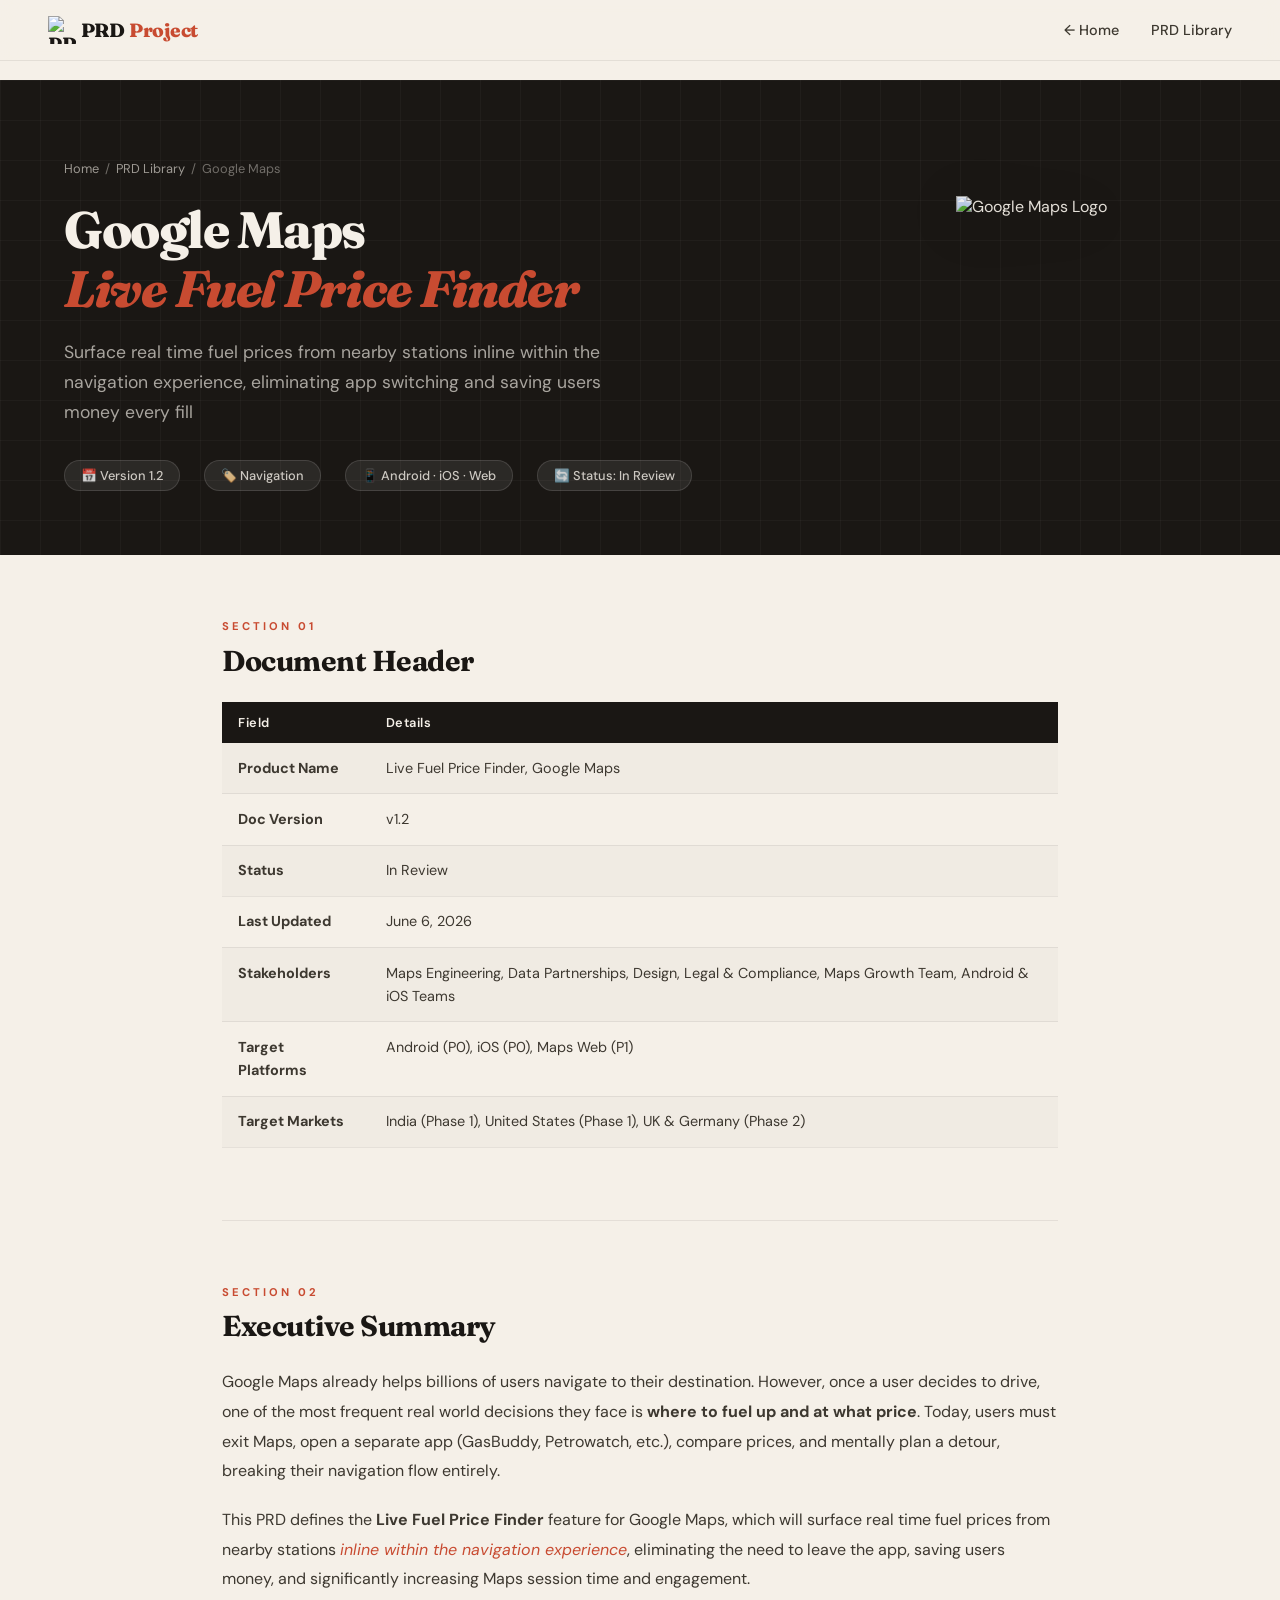
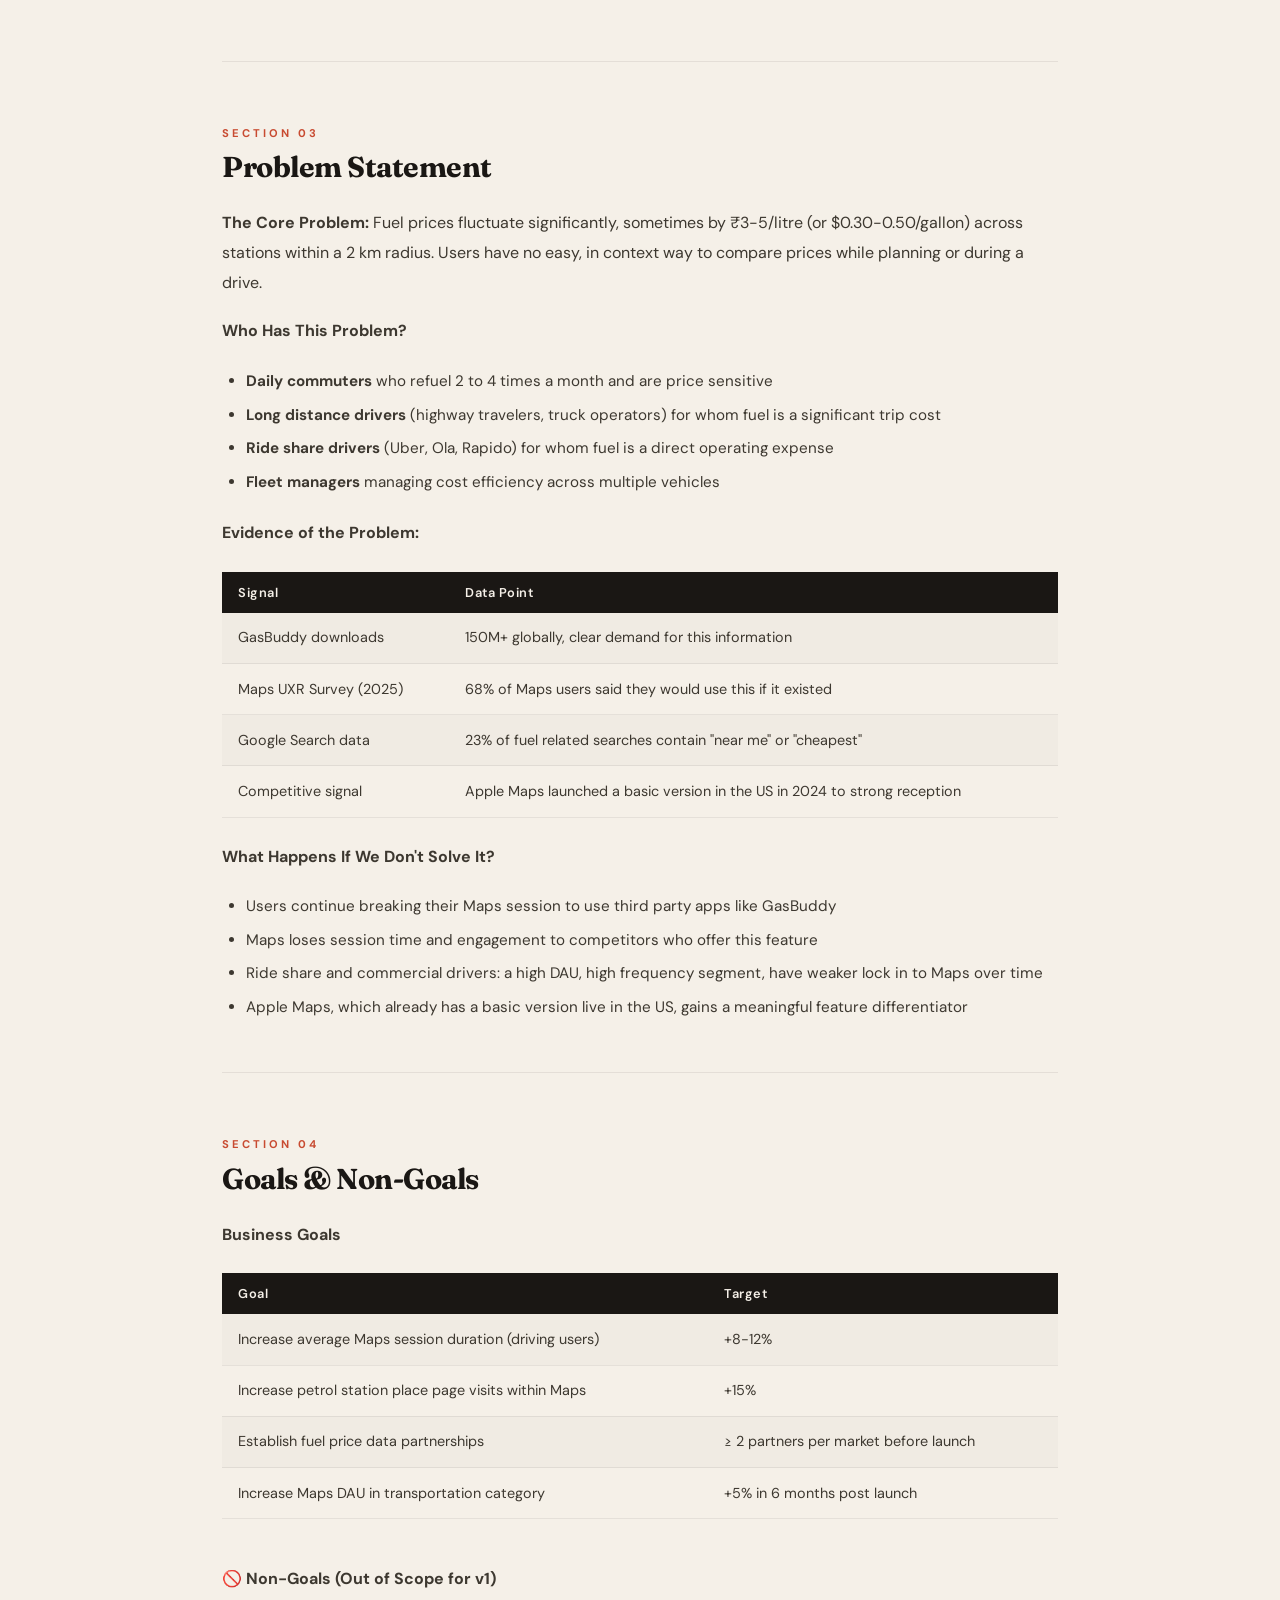
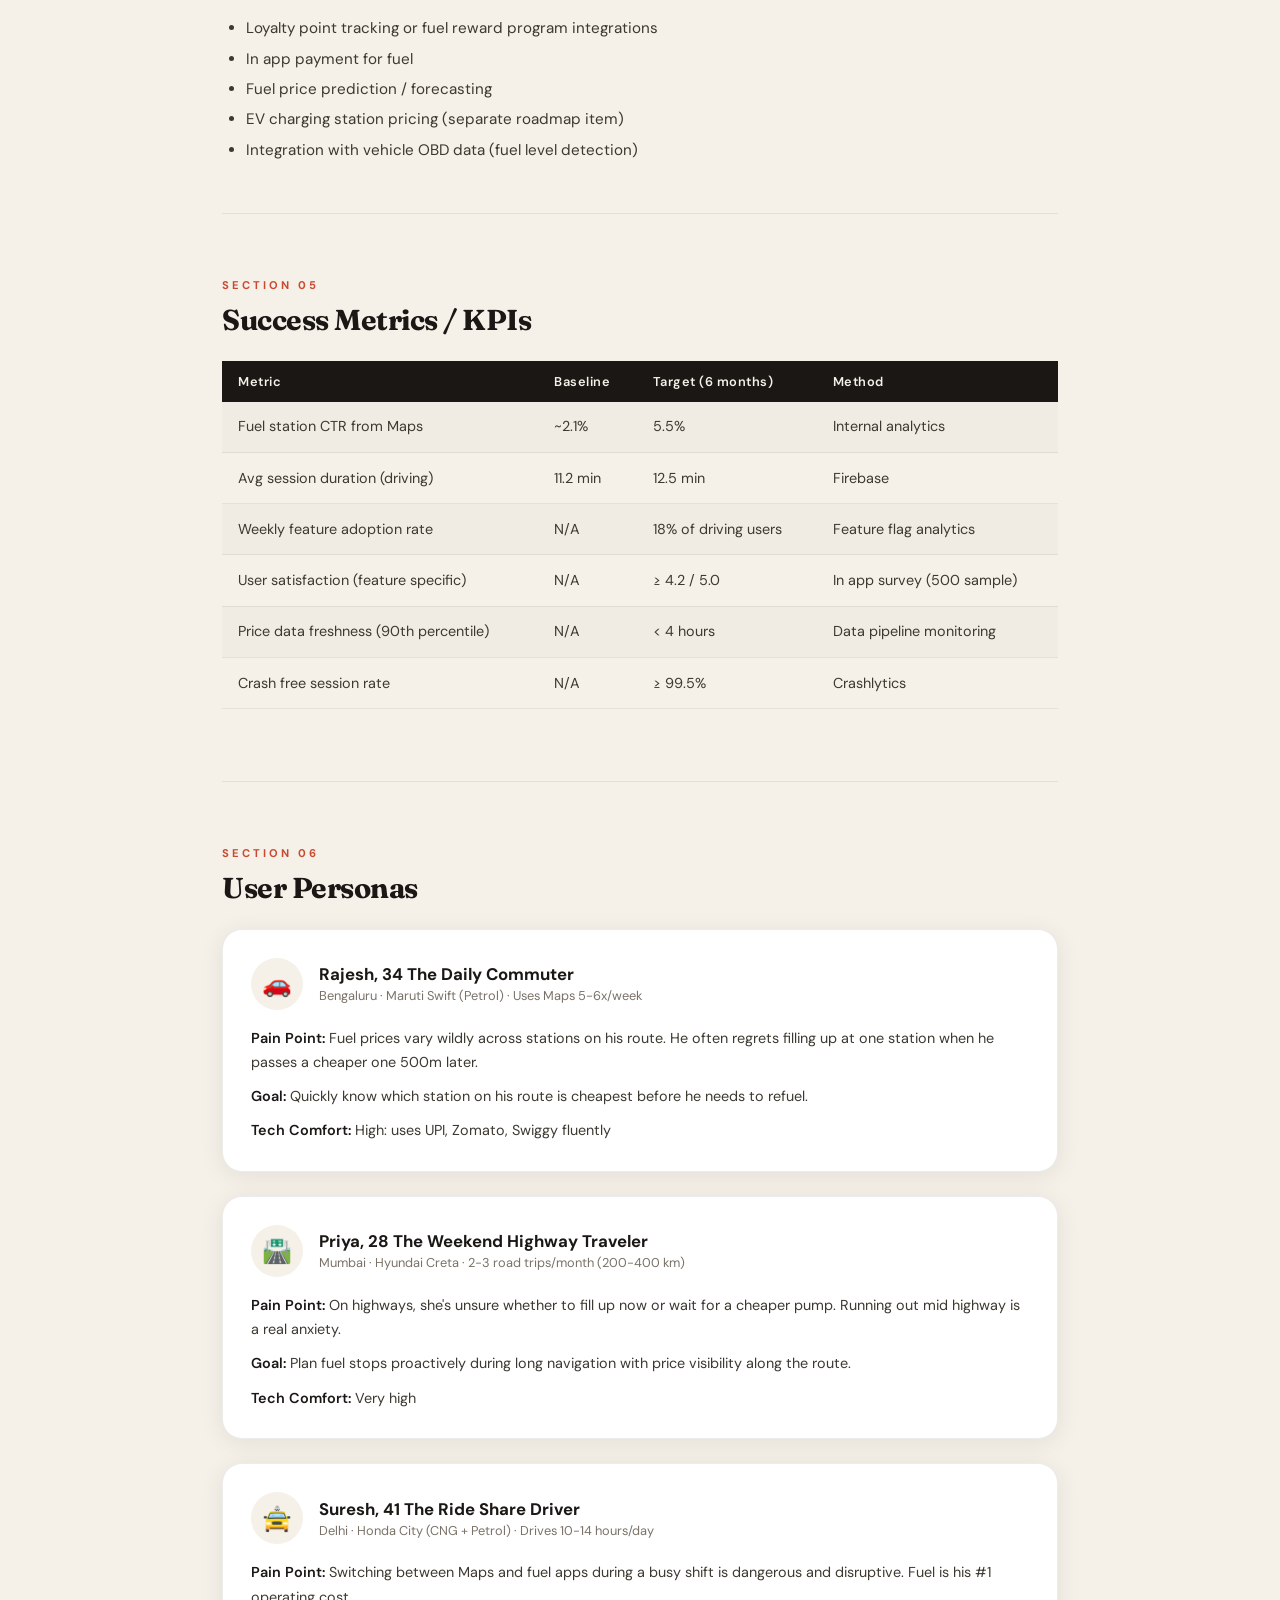
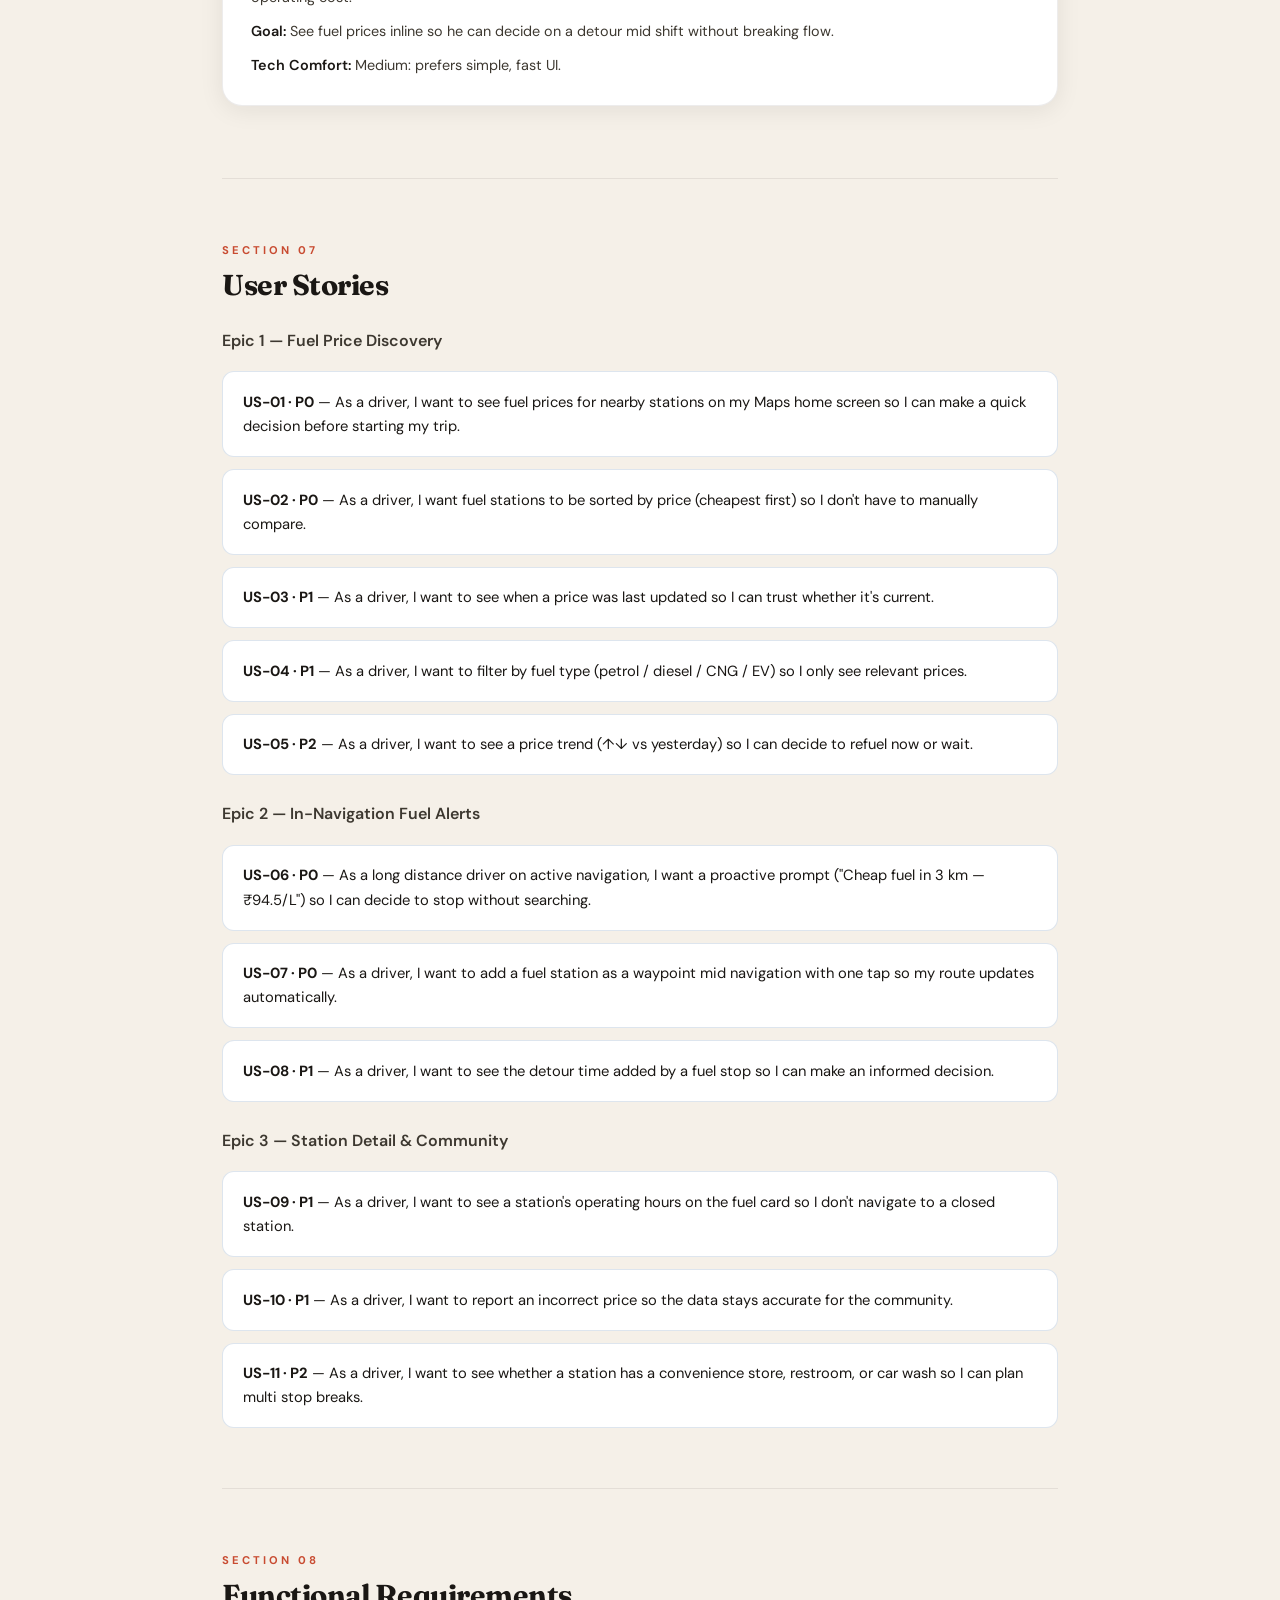
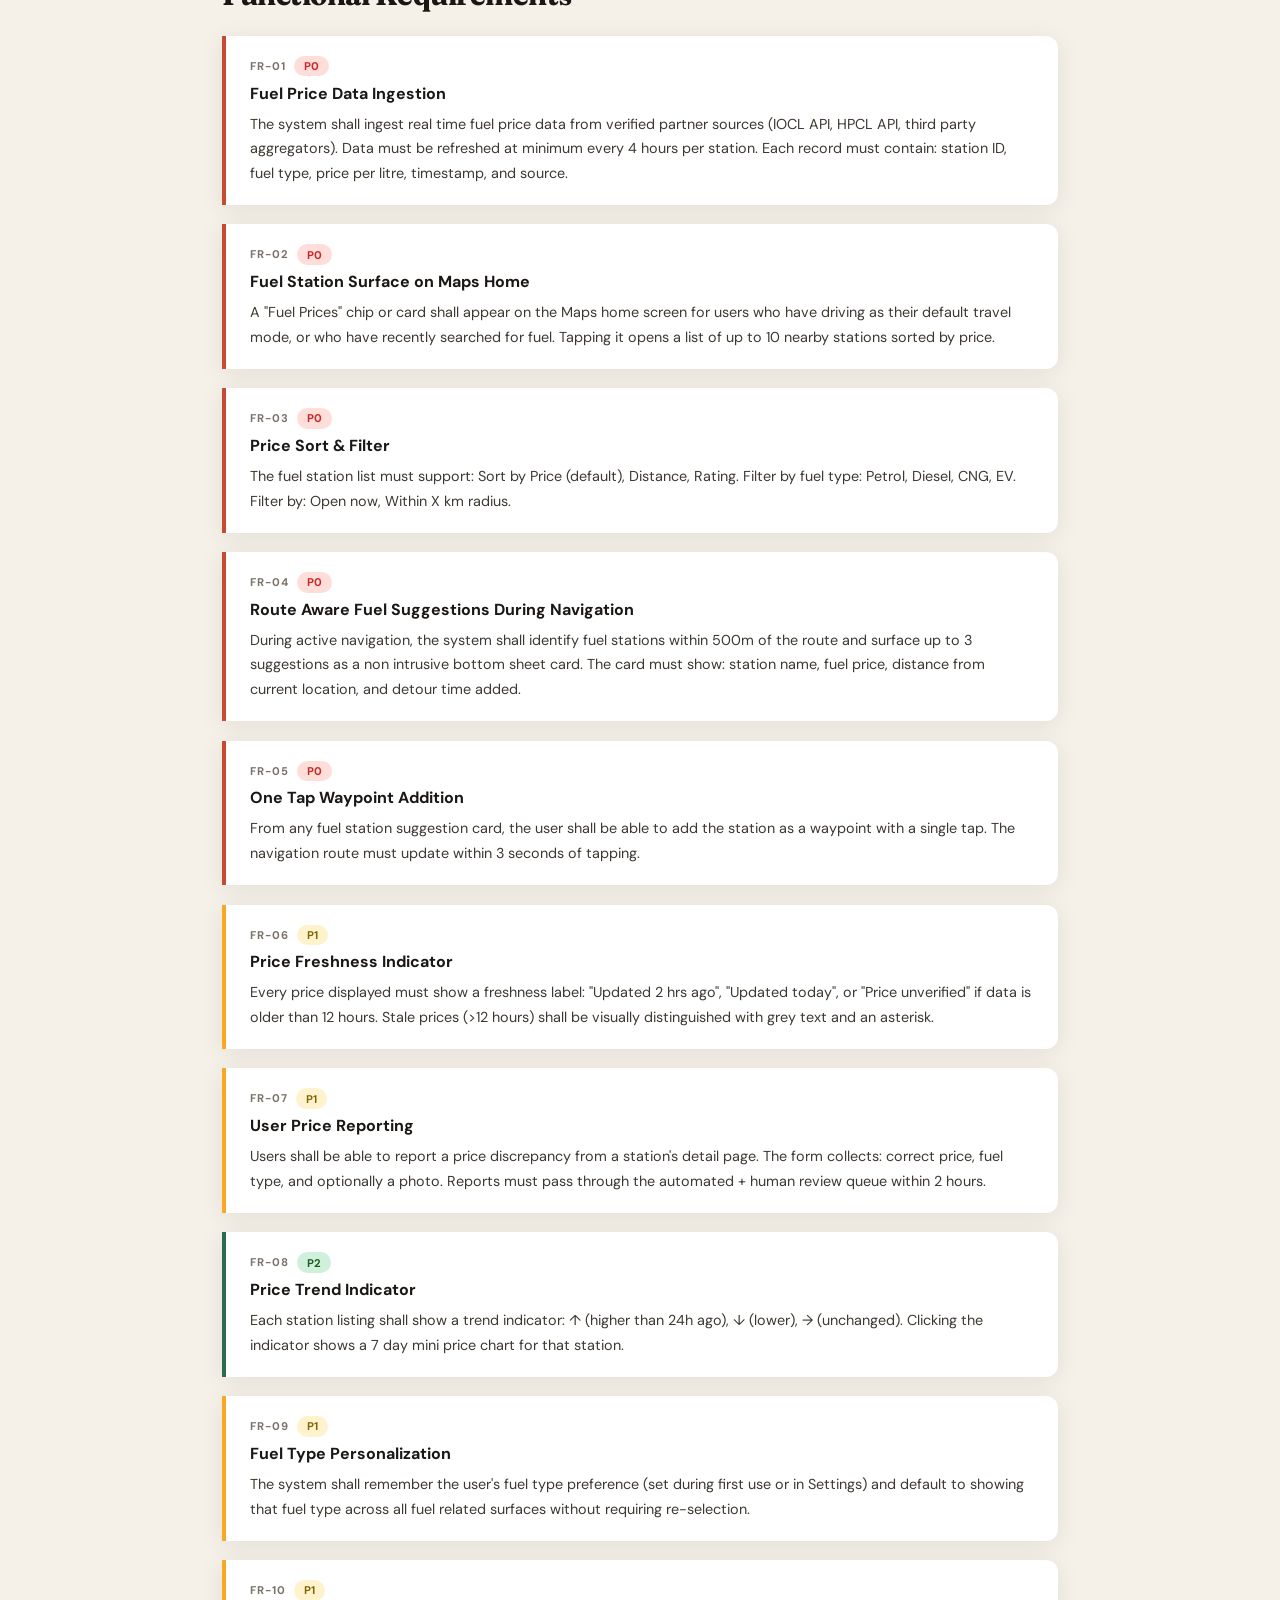
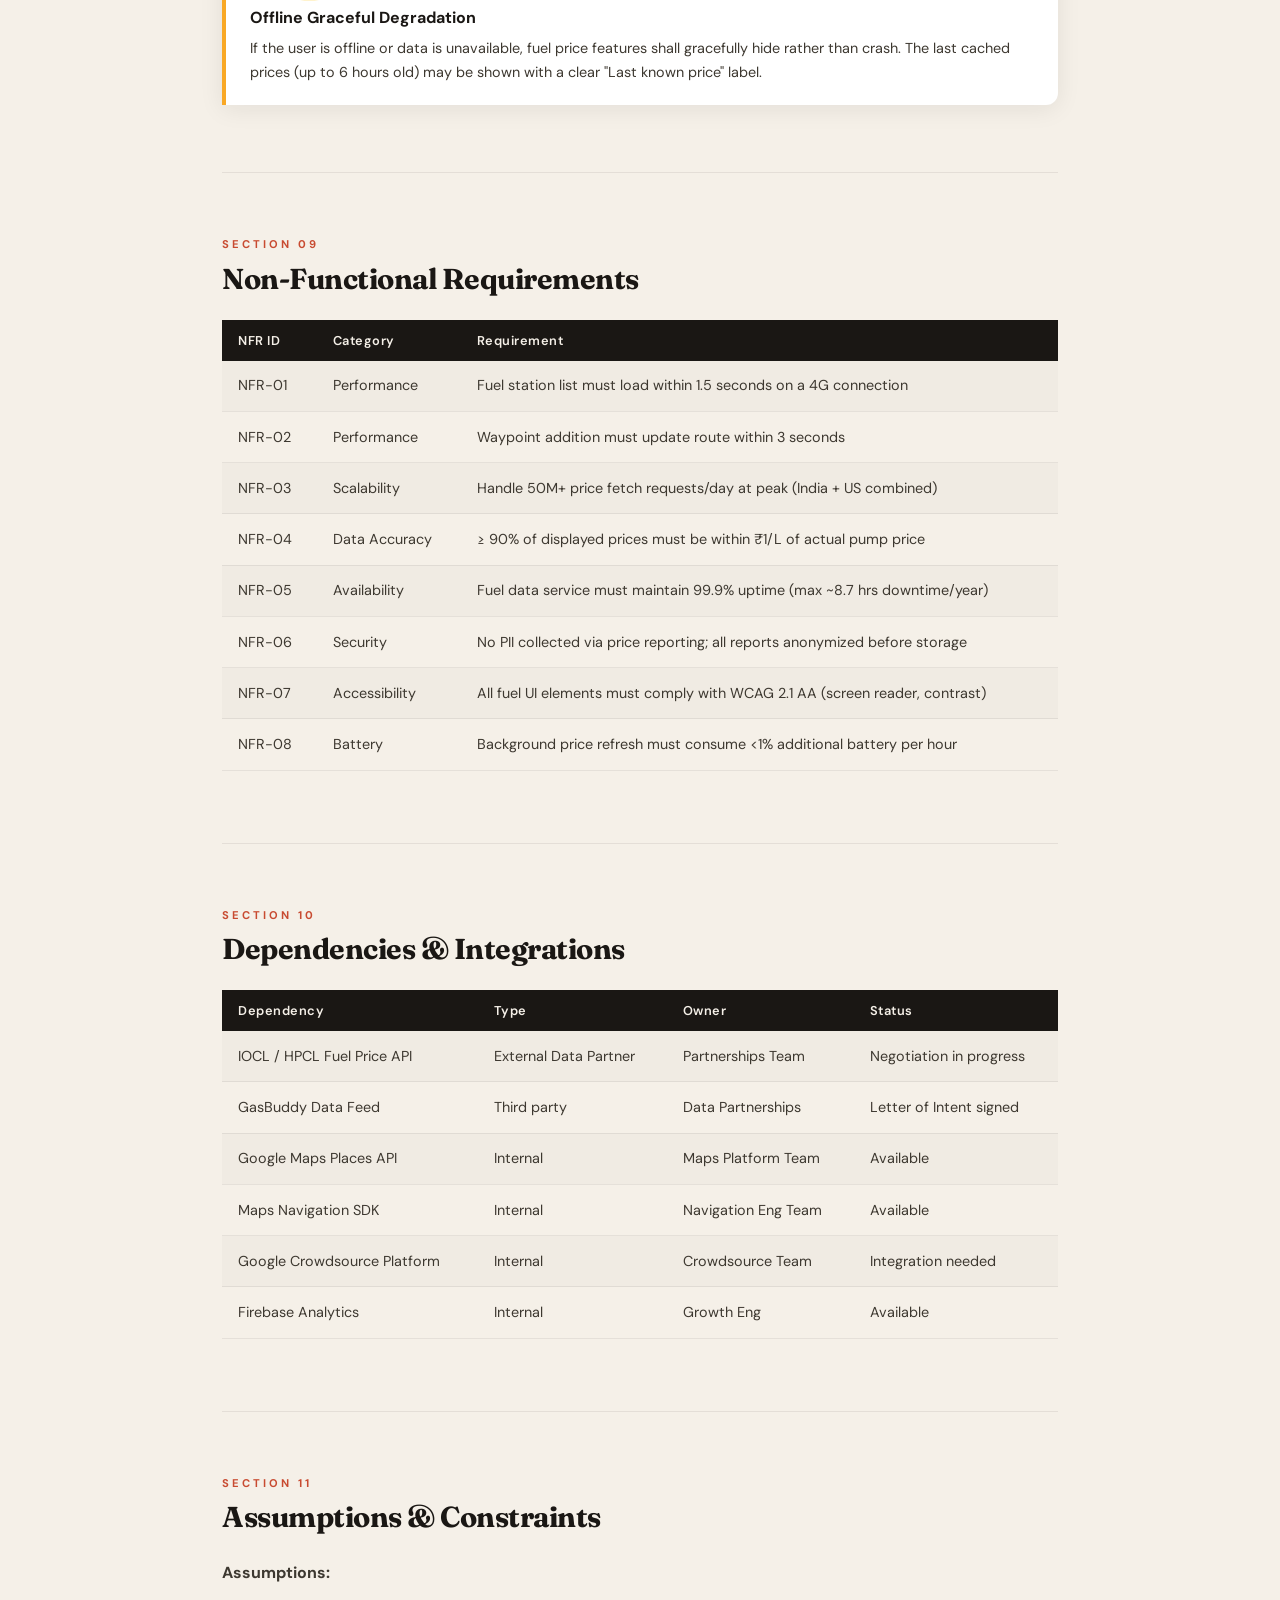
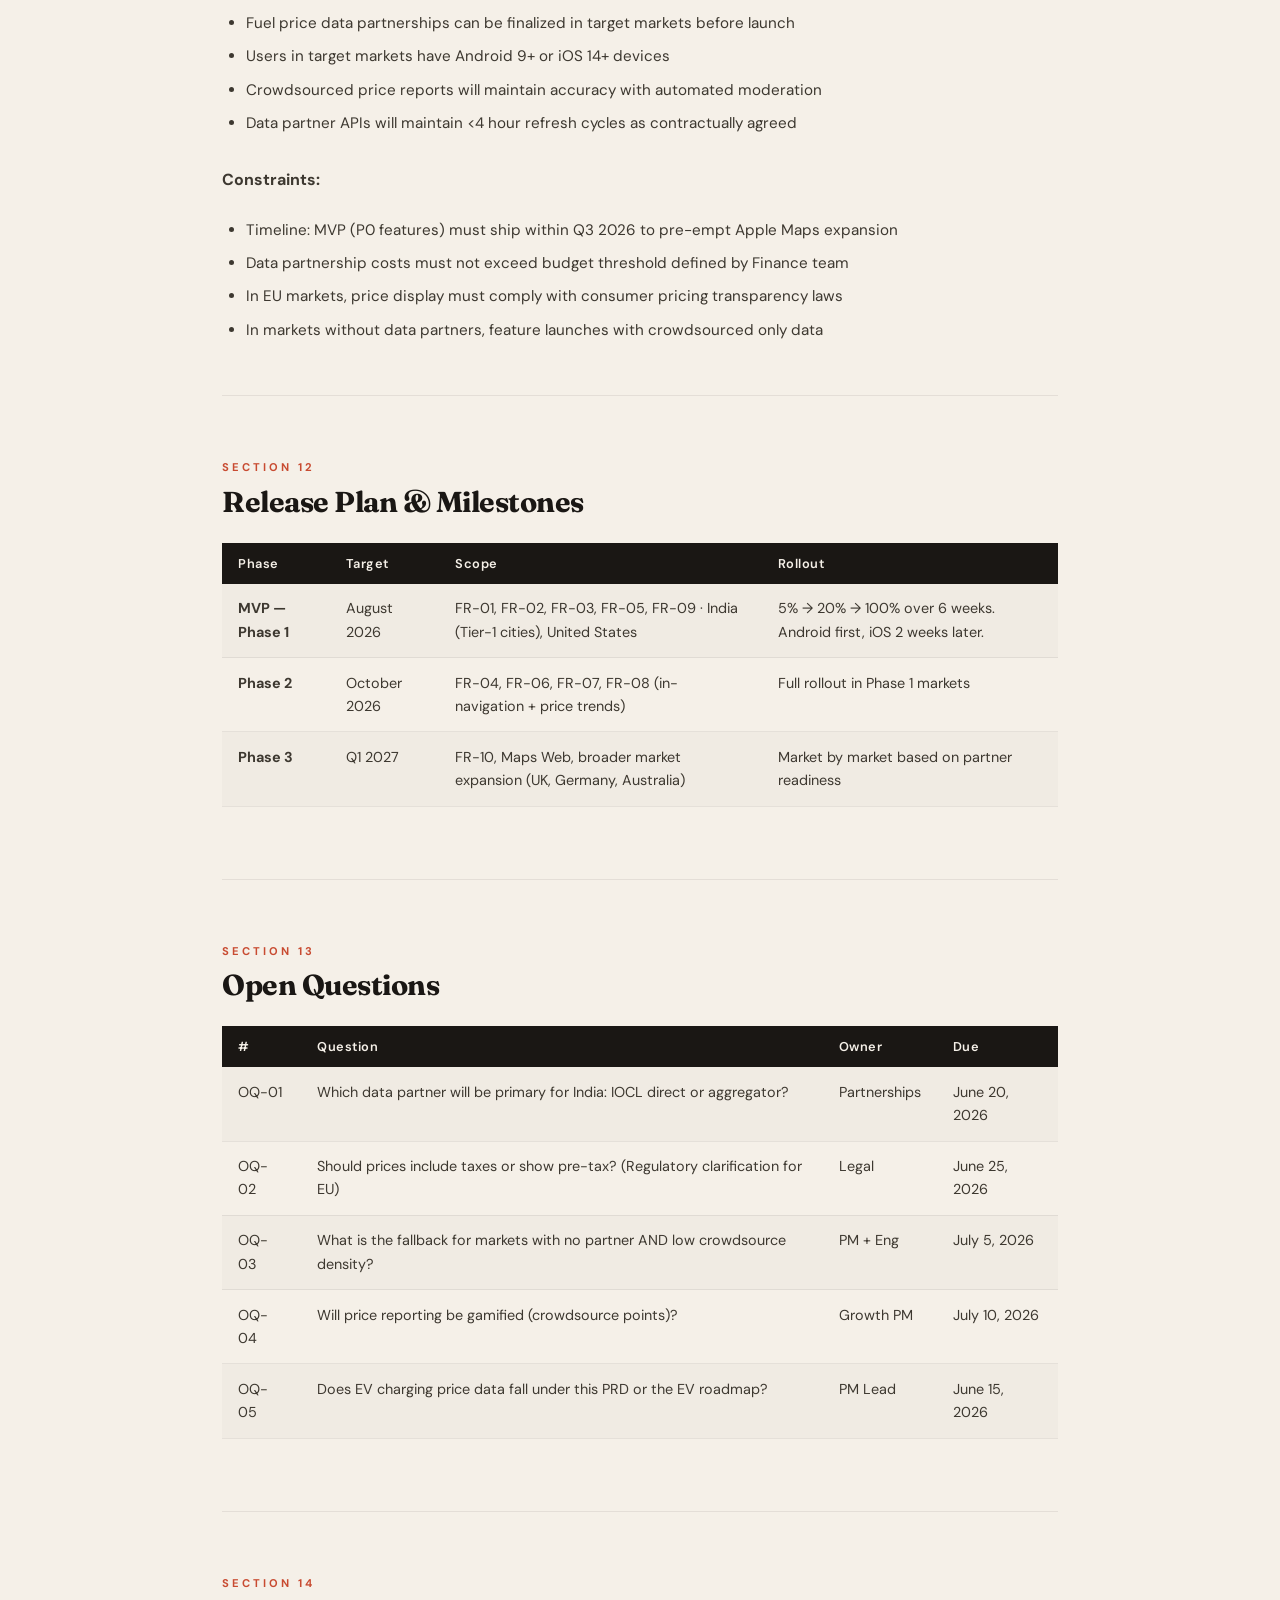
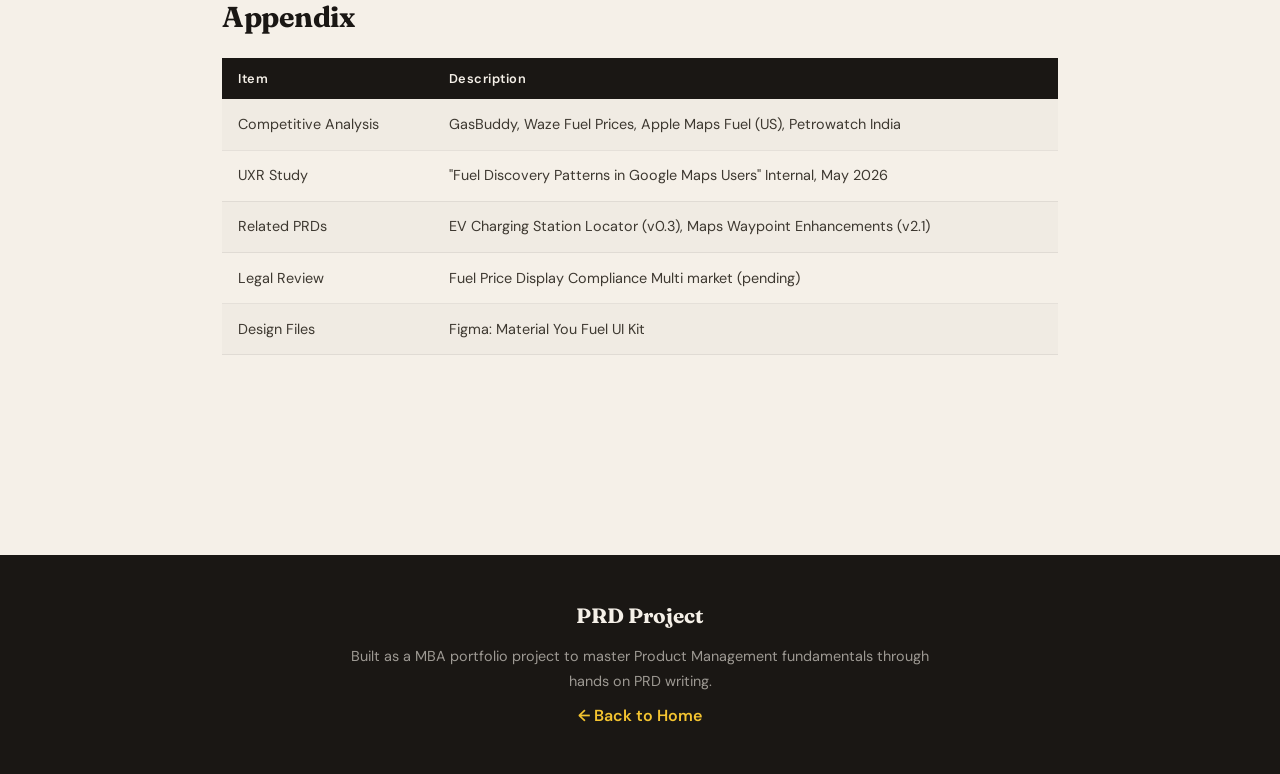
==== commit 8b366113: "Updated code 2" ====
--- a/pages/google-maps-fuel.html
+++ b/pages/google-maps-fuel.html
@@ -199,8 +199,8 @@
         <a href="../index.html#prds">PRD Library</a> &nbsp;/&nbsp;
         Google Maps
       </div>
-      <h1>Google Maps —<br/><em>Live Fuel Price Finder</em></h1>
-      <p class="subtitle">Surface real-time fuel prices from nearby stations inline within the navigation experience — eliminating app-switching and saving users money every fill.</p>
+      <h1>Google Maps<br/><em>Live Fuel Price Finder</em></h1>
+      <p class="subtitle">Surface real time fuel prices from nearby stations inline within the navigation experience, eliminating app switching and saving users money every fill</p>
       <div class="prd-meta-row">
         <span class="prd-meta-chip">📅 Version 1.2</span>
         <span class="prd-meta-chip">🏷️ Navigation</span>
@@ -225,11 +225,11 @@
       <h2>Document Header</h2>
       <table class="prd-table">
         <tr><th>Field</th><th>Details</th></tr>
-        <tr><td><strong>Product Name</strong></td><td>Live Fuel Price Finder — Google Maps</td></tr>
-        <tr><td><strong>Document Version</strong></td><td>v1.2</td></tr>
+        <tr><td><strong>Product Name</strong></td><td>Live Fuel Price Finder, Google Maps</td></tr>
+        <tr><td><strong>Doc Version</strong></td><td>v1.2</td></tr>
         <tr><td><strong>Status</strong></td><td>In Review</td></tr>
         <tr><td><strong>Last Updated</strong></td><td>June 6, 2026</td></tr>
-        <tr><td><strong>Stakeholders</strong></td><td>Maps Engineering, Data Partnerships, Design (Material You), Legal &amp; Compliance, Maps Growth Team, Android &amp; iOS Teams</td></tr>
+        <tr><td><strong>Stakeholders</strong></td><td>Maps Engineering, Data Partnerships, Design, Legal &amp; Compliance, Maps Growth Team, Android &amp; iOS Teams</td></tr>
         <tr><td><strong>Target Platforms</strong></td><td>Android (P0), iOS (P0), Maps Web (P1)</td></tr>
         <tr><td><strong>Target Markets</strong></td><td>India (Phase 1), United States (Phase 1), UK &amp; Germany (Phase 2)</td></tr>
       </table>
@@ -239,8 +239,8 @@
     <div class="prd-section">
       <div class="prd-section-label">Section 02</div>
       <h2>Executive Summary</h2>
-      <p>Google Maps already helps billions of users navigate to their destination. However, once a user decides to drive, one of the most frequent real-world decisions they face is <strong>where to fuel up — at what price</strong>. Today, users must exit Maps, open a separate app (GasBuddy, Petrowatch, etc.), compare prices, and mentally plan a detour — breaking their navigation flow entirely.</p>
-      <p>This PRD defines the <strong>Live Fuel Price Finder</strong> feature for Google Maps, which will surface real-time fuel prices from nearby stations <em>inline within the navigation experience</em> — eliminating the need to leave the app, saving users money, and significantly increasing Maps session time and engagement.</p>
+      <p>Google Maps already helps billions of users navigate to their destination. However, once a user decides to drive, one of the most frequent real world decisions they face is <strong>where to fuel up and at what price</strong>. Today, users must exit Maps, open a separate app (GasBuddy, Petrowatch, etc.), compare prices, and mentally plan a detour, breaking their navigation flow entirely.</p>
+      <p>This PRD defines the <strong>Live Fuel Price Finder</strong> feature for Google Maps, which will surface real time fuel prices from nearby stations <em>inline within the navigation experience</em>, eliminating the need to leave the app, saving users money, and significantly increasing Maps session time and engagement.</p>
     </div>
 
     <!-- 3. Problem Statement -->
@@ -248,30 +248,30 @@
       <div class="prd-section-label">Section 03</div>
       <h2>Problem Statement</h2>
 
-      <p><strong>The Core Problem:</strong> Fuel prices fluctuate significantly — sometimes by ₹3–5/litre (or $0.30–0.50/gallon) across stations within a 2 km radius. Users have no easy, in-context way to compare prices while planning or during a drive.</p>
+      <p><strong>The Core Problem:</strong> Fuel prices fluctuate significantly, sometimes by ₹3-5/litre (or $0.30-0.50/gallon) across stations within a 2 km radius. Users have no easy, in context way to compare prices while planning or during a drive.</p>
 
       <p><strong>Who Has This Problem?</strong></p>
       <ul style="margin-left:1.5rem; color:var(--ink-light); line-height:2.2; font-size:0.95rem; margin-bottom:1.2rem;">
-        <li><strong>Daily commuters</strong> who refuel 2–4 times a month and are price-sensitive</li>
-        <li><strong>Long-distance drivers</strong> (highway travelers, truck operators) for whom fuel is a significant trip cost</li>
-        <li><strong>Ride-share drivers</strong> (Uber, Ola, Lyft) for whom fuel is a direct operating expense</li>
-        <li><strong>Fleet managers</strong> managing cost-efficiency across multiple vehicles</li>
+        <li><strong>Daily commuters</strong> who refuel 2 to 4 times a month and are price sensitive</li>
+        <li><strong>Long distance drivers</strong> (highway travelers, truck operators) for whom fuel is a significant trip cost</li>
+        <li><strong>Ride share drivers</strong> (Uber, Ola, Rapido) for whom fuel is a direct operating expense</li>
+        <li><strong>Fleet managers</strong> managing cost efficiency across multiple vehicles</li>
       </ul>
 
       <p><strong>Evidence of the Problem:</strong></p>
       <table class="prd-table">
         <tr><th>Signal</th><th>Data Point</th></tr>
-        <tr><td>GasBuddy downloads</td><td>150M+ globally — clear demand for this information</td></tr>
+        <tr><td>GasBuddy downloads</td><td>150M+ globally, clear demand for this information</td></tr>
         <tr><td>Maps UXR Survey (2025)</td><td>68% of Maps users said they would use this if it existed</td></tr>
-        <tr><td>Google Search data</td><td>23% of fuel-related searches contain "near me" or "cheapest"</td></tr>
+        <tr><td>Google Search data</td><td>23% of fuel related searches contain "near me" or "cheapest"</td></tr>
         <tr><td>Competitive signal</td><td>Apple Maps launched a basic version in the US in 2024 to strong reception</td></tr>
       </table>
 
       <p><strong>What Happens If We Don't Solve It?</strong></p>
       <ul style="margin-left:1.5rem; color:var(--ink-light); line-height:2.2; font-size:0.95rem;">
-        <li>Users continue breaking their Maps session to use third-party apps like GasBuddy</li>
+        <li>Users continue breaking their Maps session to use third party apps like GasBuddy</li>
         <li>Maps loses session time and engagement to competitors who offer this feature</li>
-        <li>Ride-share and commercial drivers — a high-DAU, high-frequency segment — have weaker lock-in to Maps over time</li>
+        <li>Ride share and commercial drivers: a high DAU, high frequency segment, have weaker lock in to Maps over time</li>
         <li>Apple Maps, which already has a basic version live in the US, gains a meaningful feature differentiator</li>
       </ul>
     </div>
@@ -283,16 +283,16 @@
       <p><strong>Business Goals</strong></p>
       <table class="prd-table">
         <tr><th>Goal</th><th>Target</th></tr>
-        <tr><td>Increase average Maps session duration (driving users)</td><td>+8–12%</td></tr>
+        <tr><td>Increase average Maps session duration (driving users)</td><td>+8-12%</td></tr>
         <tr><td>Increase petrol station place page visits within Maps</td><td>+15%</td></tr>
         <tr><td>Establish fuel price data partnerships</td><td>≥ 2 partners per market before launch</td></tr>
-        <tr><td>Increase Maps DAU in transportation category</td><td>+5% in 6 months post-launch</td></tr>
+        <tr><td>Increase Maps DAU in transportation category</td><td>+5% in 6 months post launch</td></tr>
       </table>
       <br/>
       <p><strong>🚫 Non-Goals (Out of Scope for v1)</strong></p>
       <ul style="margin-left:1.5rem; color:var(--ink-light); line-height:2; font-size:0.95rem;">
         <li>Loyalty point tracking or fuel reward program integrations</li>
-        <li>In-app payment for fuel</li>
+        <li>In app payment for fuel</li>
         <li>Fuel price prediction / forecasting</li>
         <li>EV charging station pricing (separate roadmap item)</li>
         <li>Integration with vehicle OBD data (fuel level detection)</li>
@@ -308,9 +308,9 @@
         <tr><td>Fuel station CTR from Maps</td><td>~2.1%</td><td>5.5%</td><td>Internal analytics</td></tr>
         <tr><td>Avg session duration (driving)</td><td>11.2 min</td><td>12.5 min</td><td>Firebase</td></tr>
         <tr><td>Weekly feature adoption rate</td><td>N/A</td><td>18% of driving users</td><td>Feature flag analytics</td></tr>
-        <tr><td>User satisfaction (feature-specific)</td><td>N/A</td><td>≥ 4.2 / 5.0</td><td>In-app survey (500 sample)</td></tr>
+        <tr><td>User satisfaction (feature specific)</td><td>N/A</td><td>≥ 4.2 / 5.0</td><td>In app survey (500 sample)</td></tr>
         <tr><td>Price data freshness (90th percentile)</td><td>N/A</td><td>&lt; 4 hours</td><td>Data pipeline monitoring</td></tr>
-        <tr><td>Crash-free session rate</td><td>N/A</td><td>≥ 99.5%</td><td>Crashlytics</td></tr>
+        <tr><td>Crash free session rate</td><td>N/A</td><td>≥ 99.5%</td><td>Crashlytics</td></tr>
       </table>
     </div>
 
@@ -323,39 +323,39 @@
         <div class="persona-header">
           <div class="persona-avatar">🚗</div>
           <div>
-            <div class="persona-name">Rajesh, 34 — The Daily Commuter</div>
-            <div class="persona-role">Bengaluru · Maruti Swift (Petrol) · Uses Maps 5–6x/week</div>
+            <div class="persona-name">Rajesh, 34 The Daily Commuter</div>
+            <div class="persona-role">Bengaluru · Maruti Swift (Petrol) · Uses Maps 5-6x/week</div>
           </div>
         </div>
         <p><span class="persona-label">Pain Point:</span> Fuel prices vary wildly across stations on his route. He often regrets filling up at one station when he passes a cheaper one 500m later.</p>
         <p><span class="persona-label">Goal:</span> Quickly know which station on his route is cheapest before he needs to refuel.</p>
-        <p><span class="persona-label">Tech Comfort:</span> High — uses UPI, Zomato, Swiggy fluently.</p>
+        <p><span class="persona-label">Tech Comfort:</span> High: uses UPI, Zomato, Swiggy fluently</p>
       </div>
 
       <div class="persona-card">
         <div class="persona-header">
           <div class="persona-avatar">🛣️</div>
           <div>
-            <div class="persona-name">Priya, 28 — The Weekend Highway Traveler</div>
-            <div class="persona-role">Mumbai · Hyundai Creta · 2–3 road trips/month (200–400 km)</div>
+            <div class="persona-name">Priya, 28 The Weekend Highway Traveler</div>
+            <div class="persona-role">Mumbai · Hyundai Creta · 2-3 road trips/month (200-400 km)</div>
           </div>
         </div>
-        <p><span class="persona-label">Pain Point:</span> On highways, she's unsure whether to fill up now or wait for a cheaper pump. Running out mid-highway is a real anxiety.</p>
+        <p><span class="persona-label">Pain Point:</span> On highways, she's unsure whether to fill up now or wait for a cheaper pump. Running out mid highway is a real anxiety.</p>
         <p><span class="persona-label">Goal:</span> Plan fuel stops proactively during long navigation with price visibility along the route.</p>
-        <p><span class="persona-label">Tech Comfort:</span> Very high.</p>
+        <p><span class="persona-label">Tech Comfort:</span> Very high</p>
       </div>
 
       <div class="persona-card">
         <div class="persona-header">
           <div class="persona-avatar">🚖</div>
           <div>
-            <div class="persona-name">Suresh, 41 — The Ride-Share Driver</div>
-            <div class="persona-role">Delhi · Honda City (CNG + Petrol) · Drives 10–14 hours/day</div>
+            <div class="persona-name">Suresh, 41 The Ride Share Driver</div>
+            <div class="persona-role">Delhi · Honda City (CNG + Petrol) · Drives 10-14 hours/day</div>
           </div>
         </div>
         <p><span class="persona-label">Pain Point:</span> Switching between Maps and fuel apps during a busy shift is dangerous and disruptive. Fuel is his #1 operating cost.</p>
-        <p><span class="persona-label">Goal:</span> See fuel prices inline so he can decide on a detour mid-shift without breaking flow.</p>
-        <p><span class="persona-label">Tech Comfort:</span> Medium — prefers simple, fast UI.</p>
+        <p><span class="persona-label">Goal:</span> See fuel prices inline so he can decide on a detour mid shift without breaking flow.</p>
+        <p><span class="persona-label">Tech Comfort:</span> Medium: prefers simple, fast UI.</p>
       </div>
     </div>
 
@@ -372,14 +372,14 @@
       <div class="user-story-card"><strong>US-05 · P2</strong> — As a driver, I want to see a price trend (↑↓ vs yesterday) so I can decide to refuel now or wait.</div>
 
       <p style="margin:1.5rem 0 1rem; font-weight:600;">Epic 2 — In-Navigation Fuel Alerts</p>
-      <div class="user-story-card"><strong>US-06 · P0</strong> — As a long-distance driver on active navigation, I want a proactive prompt ("Cheap fuel in 3 km — ₹94.5/L") so I can decide to stop without searching.</div>
-      <div class="user-story-card"><strong>US-07 · P0</strong> — As a driver, I want to add a fuel station as a waypoint mid-navigation with one tap so my route updates automatically.</div>
+      <div class="user-story-card"><strong>US-06 · P0</strong> — As a long distance driver on active navigation, I want a proactive prompt ("Cheap fuel in 3 km — ₹94.5/L") so I can decide to stop without searching.</div>
+      <div class="user-story-card"><strong>US-07 · P0</strong> — As a driver, I want to add a fuel station as a waypoint mid navigation with one tap so my route updates automatically.</div>
       <div class="user-story-card"><strong>US-08 · P1</strong> — As a driver, I want to see the detour time added by a fuel stop so I can make an informed decision.</div>
 
       <p style="margin:1.5rem 0 1rem; font-weight:600;">Epic 3 — Station Detail &amp; Community</p>
       <div class="user-story-card"><strong>US-09 · P1</strong> — As a driver, I want to see a station's operating hours on the fuel card so I don't navigate to a closed station.</div>
       <div class="user-story-card"><strong>US-10 · P1</strong> — As a driver, I want to report an incorrect price so the data stays accurate for the community.</div>
-      <div class="user-story-card"><strong>US-11 · P2</strong> — As a driver, I want to see whether a station has a convenience store, restroom, or car wash so I can plan multi-stop breaks.</div>
+      <div class="user-story-card"><strong>US-11 · P2</strong> — As a driver, I want to see whether a station has a convenience store, restroom, or car wash so I can plan multi stop breaks.</div>
     </div>
 
     <!-- 8. Functional Requirements -->
@@ -390,7 +390,7 @@
       <div class="req-block">
         <div class="req-id">FR-01 &nbsp;<span class="priority-tag p0">P0</span></div>
         <h4>Fuel Price Data Ingestion</h4>
-        <p>The system shall ingest real-time fuel price data from verified partner sources (IOCL API, HPCL API, third-party aggregators). Data must be refreshed at minimum every 4 hours per station. Each record must contain: station ID, fuel type, price per litre, timestamp, and source.</p>
+        <p>The system shall ingest real time fuel price data from verified partner sources (IOCL API, HPCL API, third party aggregators). Data must be refreshed at minimum every 4 hours per station. Each record must contain: station ID, fuel type, price per litre, timestamp, and source.</p>
       </div>
 
       <div class="req-block">
@@ -407,13 +407,13 @@
 
       <div class="req-block">
         <div class="req-id">FR-04 &nbsp;<span class="priority-tag p0">P0</span></div>
-        <h4>Route-Aware Fuel Suggestions During Navigation</h4>
-        <p>During active navigation, the system shall identify fuel stations within 500m of the route and surface up to 3 suggestions as a non-intrusive bottom-sheet card. The card must show: station name, fuel price, distance from current location, and detour time added.</p>
+        <h4>Route Aware Fuel Suggestions During Navigation</h4>
+        <p>During active navigation, the system shall identify fuel stations within 500m of the route and surface up to 3 suggestions as a non intrusive bottom sheet card. The card must show: station name, fuel price, distance from current location, and detour time added.</p>
       </div>
 
       <div class="req-block">
         <div class="req-id">FR-05 &nbsp;<span class="priority-tag p0">P0</span></div>
-        <h4>One-Tap Waypoint Addition</h4>
+        <h4>One Tap Waypoint Addition</h4>
         <p>From any fuel station suggestion card, the user shall be able to add the station as a waypoint with a single tap. The navigation route must update within 3 seconds of tapping.</p>
       </div>
 
@@ -432,13 +432,13 @@
       <div class="req-block p2-block">
         <div class="req-id">FR-08 &nbsp;<span class="priority-tag p2">P2</span></div>
         <h4>Price Trend Indicator</h4>
-        <p>Each station listing shall show a trend indicator: ↑ (higher than 24h ago), ↓ (lower), → (unchanged). Clicking the indicator shows a 7-day mini price chart for that station.</p>
+        <p>Each station listing shall show a trend indicator: ↑ (higher than 24h ago), ↓ (lower), → (unchanged). Clicking the indicator shows a 7 day mini price chart for that station.</p>
       </div>
 
       <div class="req-block p1-block">
         <div class="req-id">FR-09 &nbsp;<span class="priority-tag p1">P1</span></div>
         <h4>Fuel Type Personalization</h4>
-        <p>The system shall remember the user's fuel type preference (set during first use or in Settings) and default to showing that fuel type across all fuel-related surfaces without requiring re-selection.</p>
+        <p>The system shall remember the user's fuel type preference (set during first use or in Settings) and default to showing that fuel type across all fuel related surfaces without requiring re-selection.</p>
       </div>
 
       <div class="req-block p1-block">
@@ -472,7 +472,7 @@
       <table class="prd-table">
         <tr><th>Dependency</th><th>Type</th><th>Owner</th><th>Status</th></tr>
         <tr><td>IOCL / HPCL Fuel Price API</td><td>External Data Partner</td><td>Partnerships Team</td><td>Negotiation in progress</td></tr>
-        <tr><td>GasBuddy Data Feed</td><td>Third-party</td><td>Data Partnerships</td><td>Letter of Intent signed</td></tr>
+        <tr><td>GasBuddy Data Feed</td><td>Third party</td><td>Data Partnerships</td><td>Letter of Intent signed</td></tr>
         <tr><td>Google Maps Places API</td><td>Internal</td><td>Maps Platform Team</td><td>Available</td></tr>
         <tr><td>Maps Navigation SDK</td><td>Internal</td><td>Navigation Eng Team</td><td>Available</td></tr>
         <tr><td>Google Crowdsource Platform</td><td>Internal</td><td>Crowdsource Team</td><td>Integration needed</td></tr>
@@ -489,14 +489,14 @@
         <li>Fuel price data partnerships can be finalized in target markets before launch</li>
         <li>Users in target markets have Android 9+ or iOS 14+ devices</li>
         <li>Crowdsourced price reports will maintain accuracy with automated moderation</li>
-        <li>Data partner APIs will maintain &lt;4-hour refresh cycles as contractually agreed</li>
+        <li>Data partner APIs will maintain &lt;4 hour refresh cycles as contractually agreed</li>
       </ul>
       <p><strong>Constraints:</strong></p>
       <ul style="margin-left:1.5rem; color:var(--ink-light); line-height:2.2; font-size:0.95rem;">
         <li>Timeline: MVP (P0 features) must ship within Q3 2026 to pre-empt Apple Maps expansion</li>
         <li>Data partnership costs must not exceed budget threshold defined by Finance team</li>
         <li>In EU markets, price display must comply with consumer pricing transparency laws</li>
-        <li>In markets without data partners, feature launches with crowdsourced-only data</li>
+        <li>In markets without data partners, feature launches with crowdsourced only data</li>
       </ul>
     </div>
 
@@ -508,7 +508,7 @@
         <tr><th>Phase</th><th>Target</th><th>Scope</th><th>Rollout</th></tr>
         <tr><td><strong>MVP — Phase 1</strong></td><td>August 2026</td><td>FR-01, FR-02, FR-03, FR-05, FR-09 · India (Tier-1 cities), United States</td><td>5% → 20% → 100% over 6 weeks. Android first, iOS 2 weeks later.</td></tr>
         <tr><td><strong>Phase 2</strong></td><td>October 2026</td><td>FR-04, FR-06, FR-07, FR-08 (in-navigation + price trends)</td><td>Full rollout in Phase 1 markets</td></tr>
-        <tr><td><strong>Phase 3</strong></td><td>Q1 2027</td><td>FR-10, Maps Web, broader market expansion (UK, Germany, Australia)</td><td>Market-by-market based on partner readiness</td></tr>
+        <tr><td><strong>Phase 3</strong></td><td>Q1 2027</td><td>FR-10, Maps Web, broader market expansion (UK, Germany, Australia)</td><td>Market by market based on partner readiness</td></tr>
       </table>
     </div>
 
@@ -518,7 +518,7 @@
       <h2>Open Questions</h2>
       <table class="prd-table">
         <tr><th>#</th><th>Question</th><th>Owner</th><th>Due</th></tr>
-        <tr><td>OQ-01</td><td>Which data partner will be primary for India — IOCL direct or aggregator?</td><td>Partnerships</td><td>June 20, 2026</td></tr>
+        <tr><td>OQ-01</td><td>Which data partner will be primary for India: IOCL direct or aggregator?</td><td>Partnerships</td><td>June 20, 2026</td></tr>
         <tr><td>OQ-02</td><td>Should prices include taxes or show pre-tax? (Regulatory clarification for EU)</td><td>Legal</td><td>June 25, 2026</td></tr>
         <tr><td>OQ-03</td><td>What is the fallback for markets with no partner AND low crowdsource density?</td><td>PM + Eng</td><td>July 5, 2026</td></tr>
         <tr><td>OQ-04</td><td>Will price reporting be gamified (crowdsource points)?</td><td>Growth PM</td><td>July 10, 2026</td></tr>
@@ -533,10 +533,10 @@
       <table class="prd-table">
         <tr><th>Item</th><th>Description</th></tr>
         <tr><td>Competitive Analysis</td><td>GasBuddy, Waze Fuel Prices, Apple Maps Fuel (US), Petrowatch India</td></tr>
-        <tr><td>UXR Study</td><td>"Fuel Discovery Patterns in Google Maps Users" — Internal, May 2026</td></tr>
+        <tr><td>UXR Study</td><td>"Fuel Discovery Patterns in Google Maps Users" Internal, May 2026</td></tr>
         <tr><td>Related PRDs</td><td>EV Charging Station Locator (v0.3), Maps Waypoint Enhancements (v2.1)</td></tr>
-        <tr><td>Legal Review</td><td>Fuel Price Display Compliance — Multi-market (pending)</td></tr>
-        <tr><td>Design Files</td><td>Figma — Material You Fuel UI Kit [Link Placeholder]</td></tr>
+        <tr><td>Legal Review</td><td>Fuel Price Display Compliance Multi market (pending)</td></tr>
+        <tr><td>Design Files</td><td>Figma: Material You Fuel UI Kit</td></tr>
       </table>
     </div>
 
@@ -544,8 +544,8 @@
 
   <footer class="footer">
     <div class="footer-inner">
-      <div class="footer-brand">📄 PRD Project</div>
-      <p>Built as a pre-MBA portfolio project to master Product Management fundamentals through hands-on PRD writing.</p>
+      <div class="footer-brand">PRD Project</div>
+      <p>Built as a MBA portfolio project to master Product Management fundamentals through hands on PRD writing.</p>
       <a href="../index.html" style="color:var(--yellow); font-weight:600; text-decoration:none;">← Back to Home</a>
     </div>
   </footer>
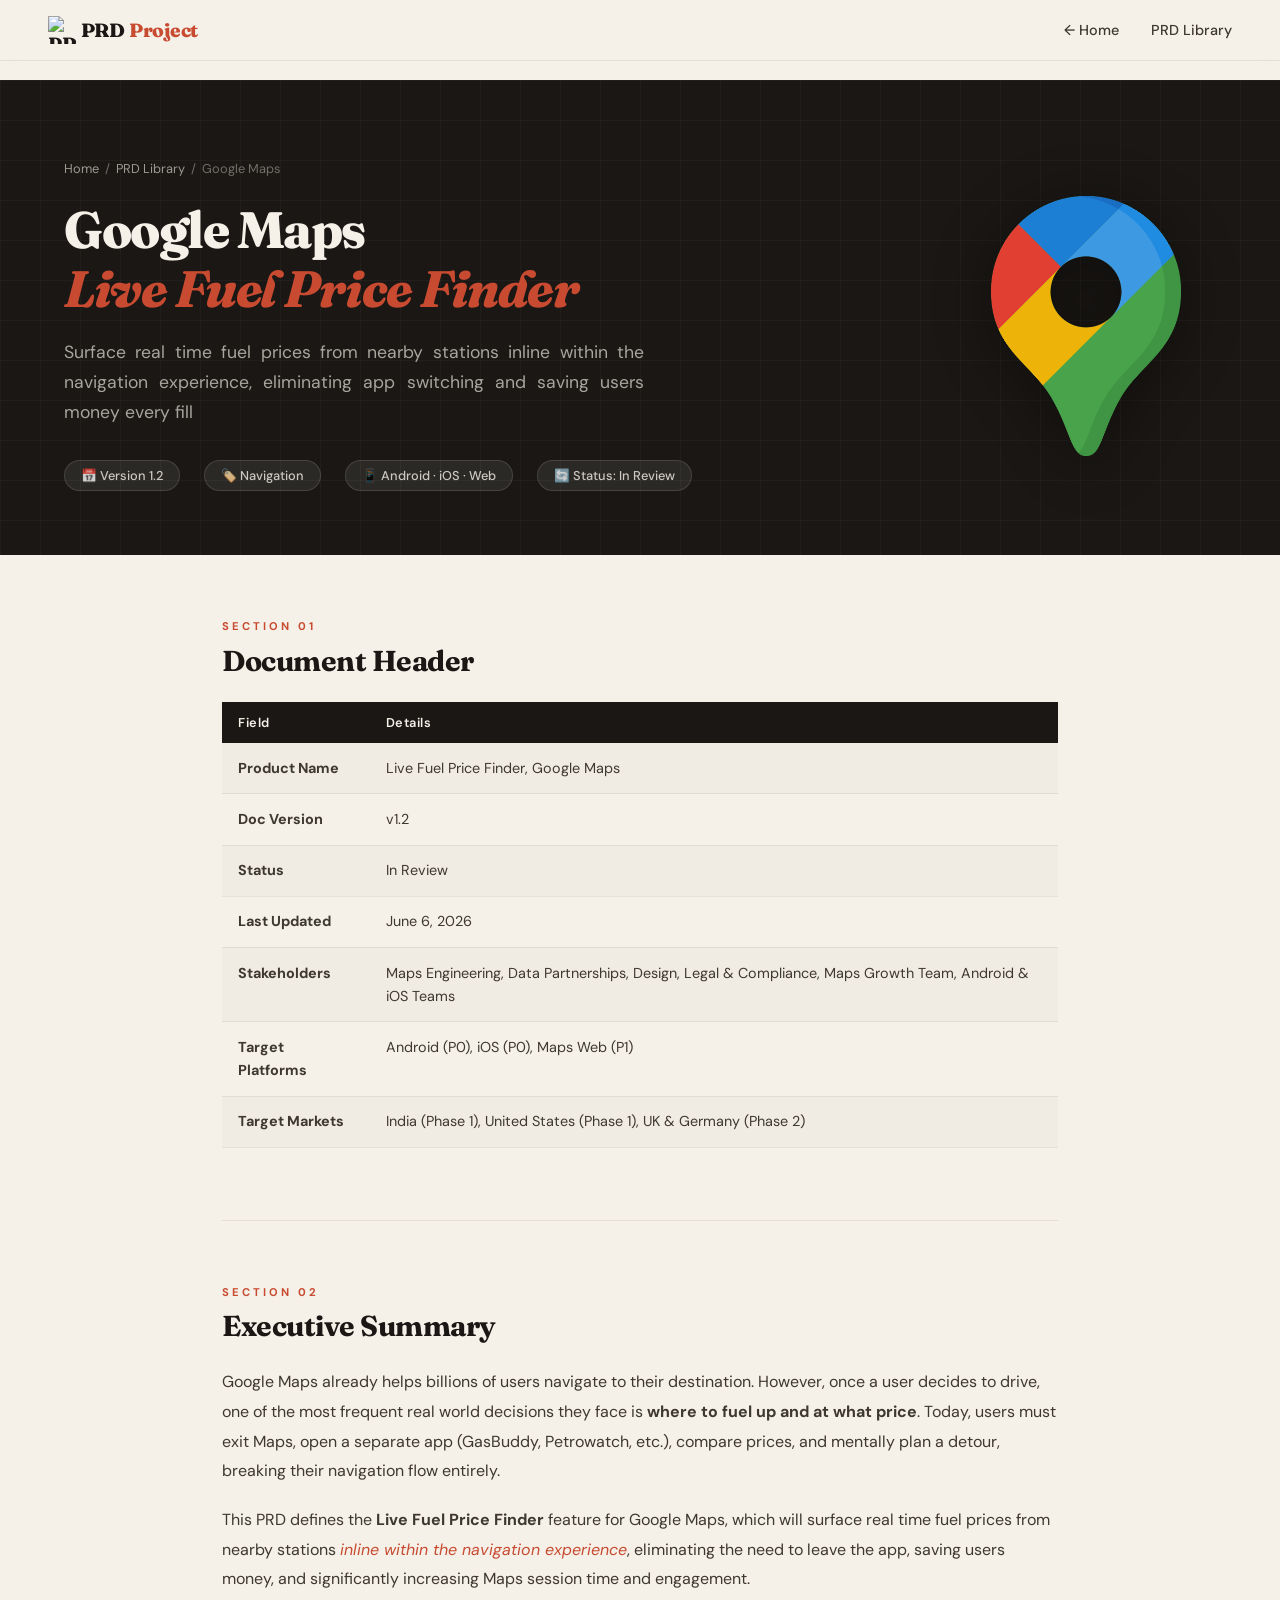
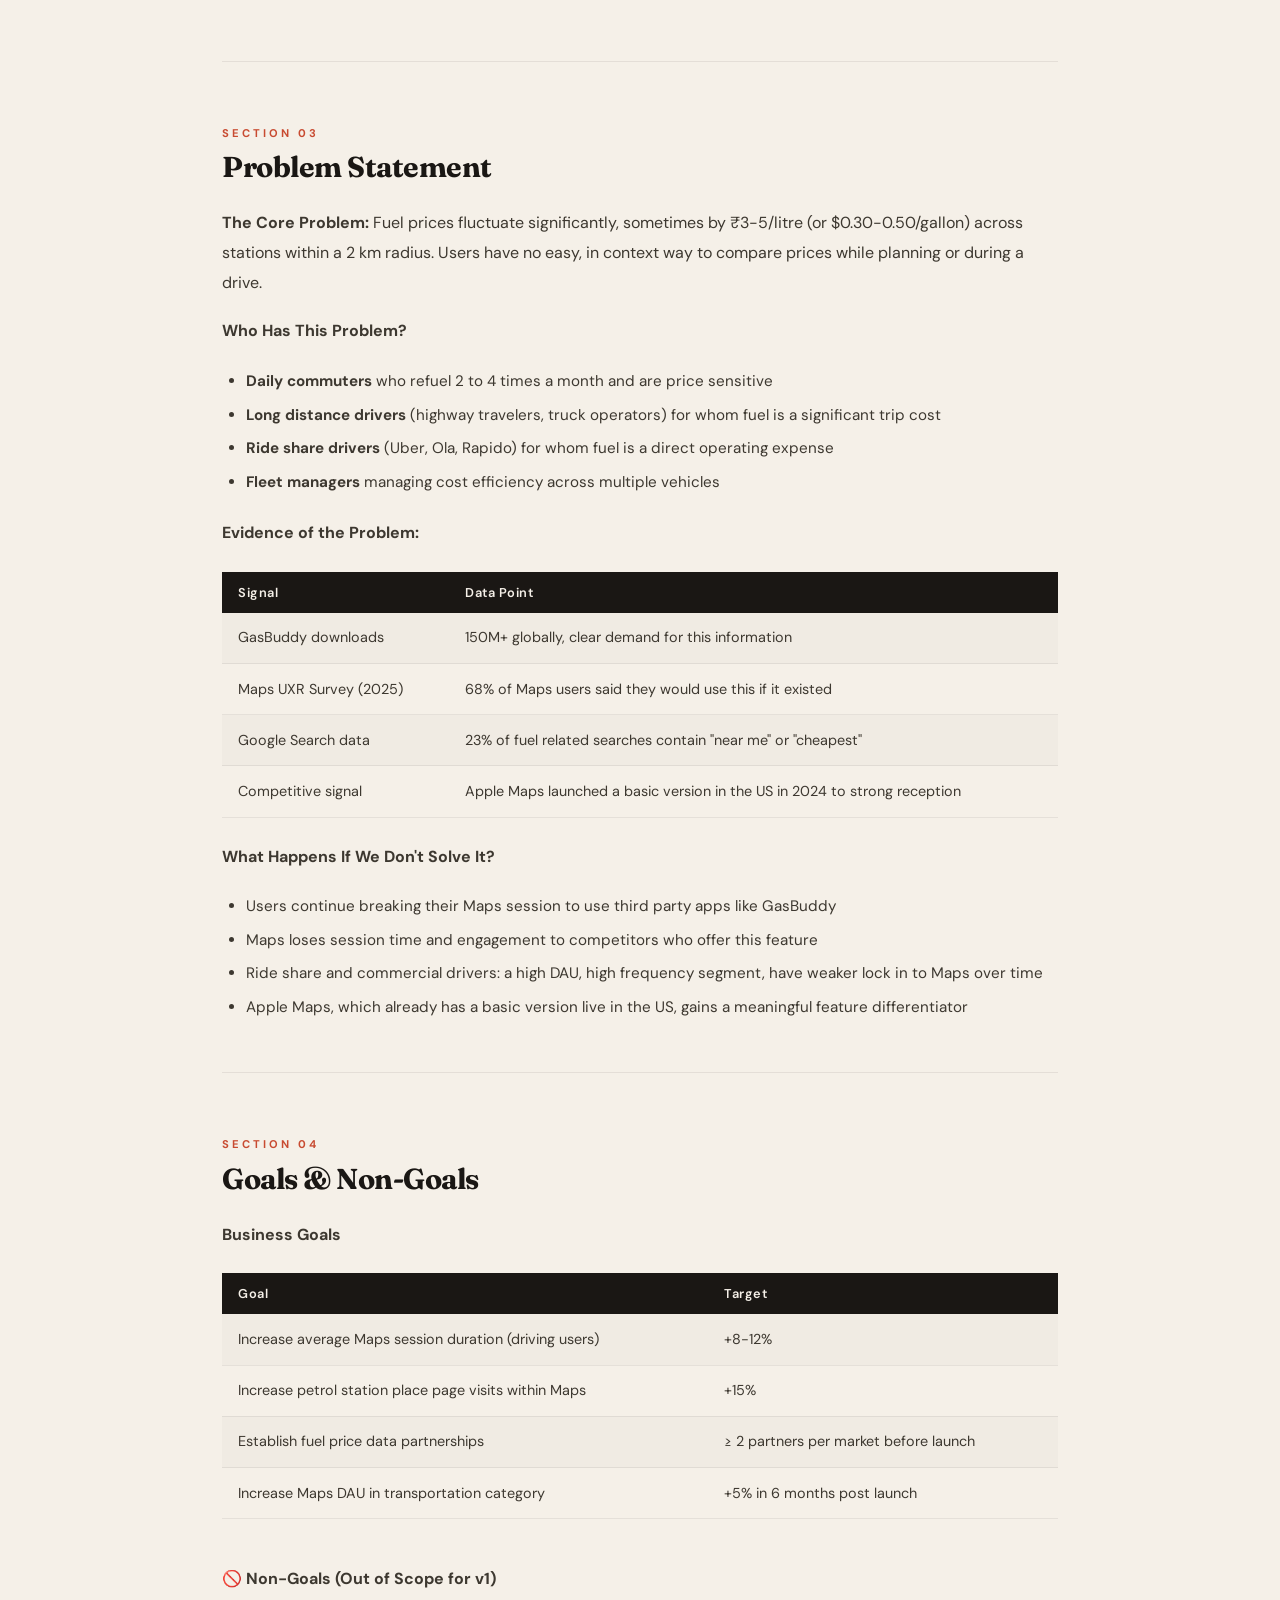
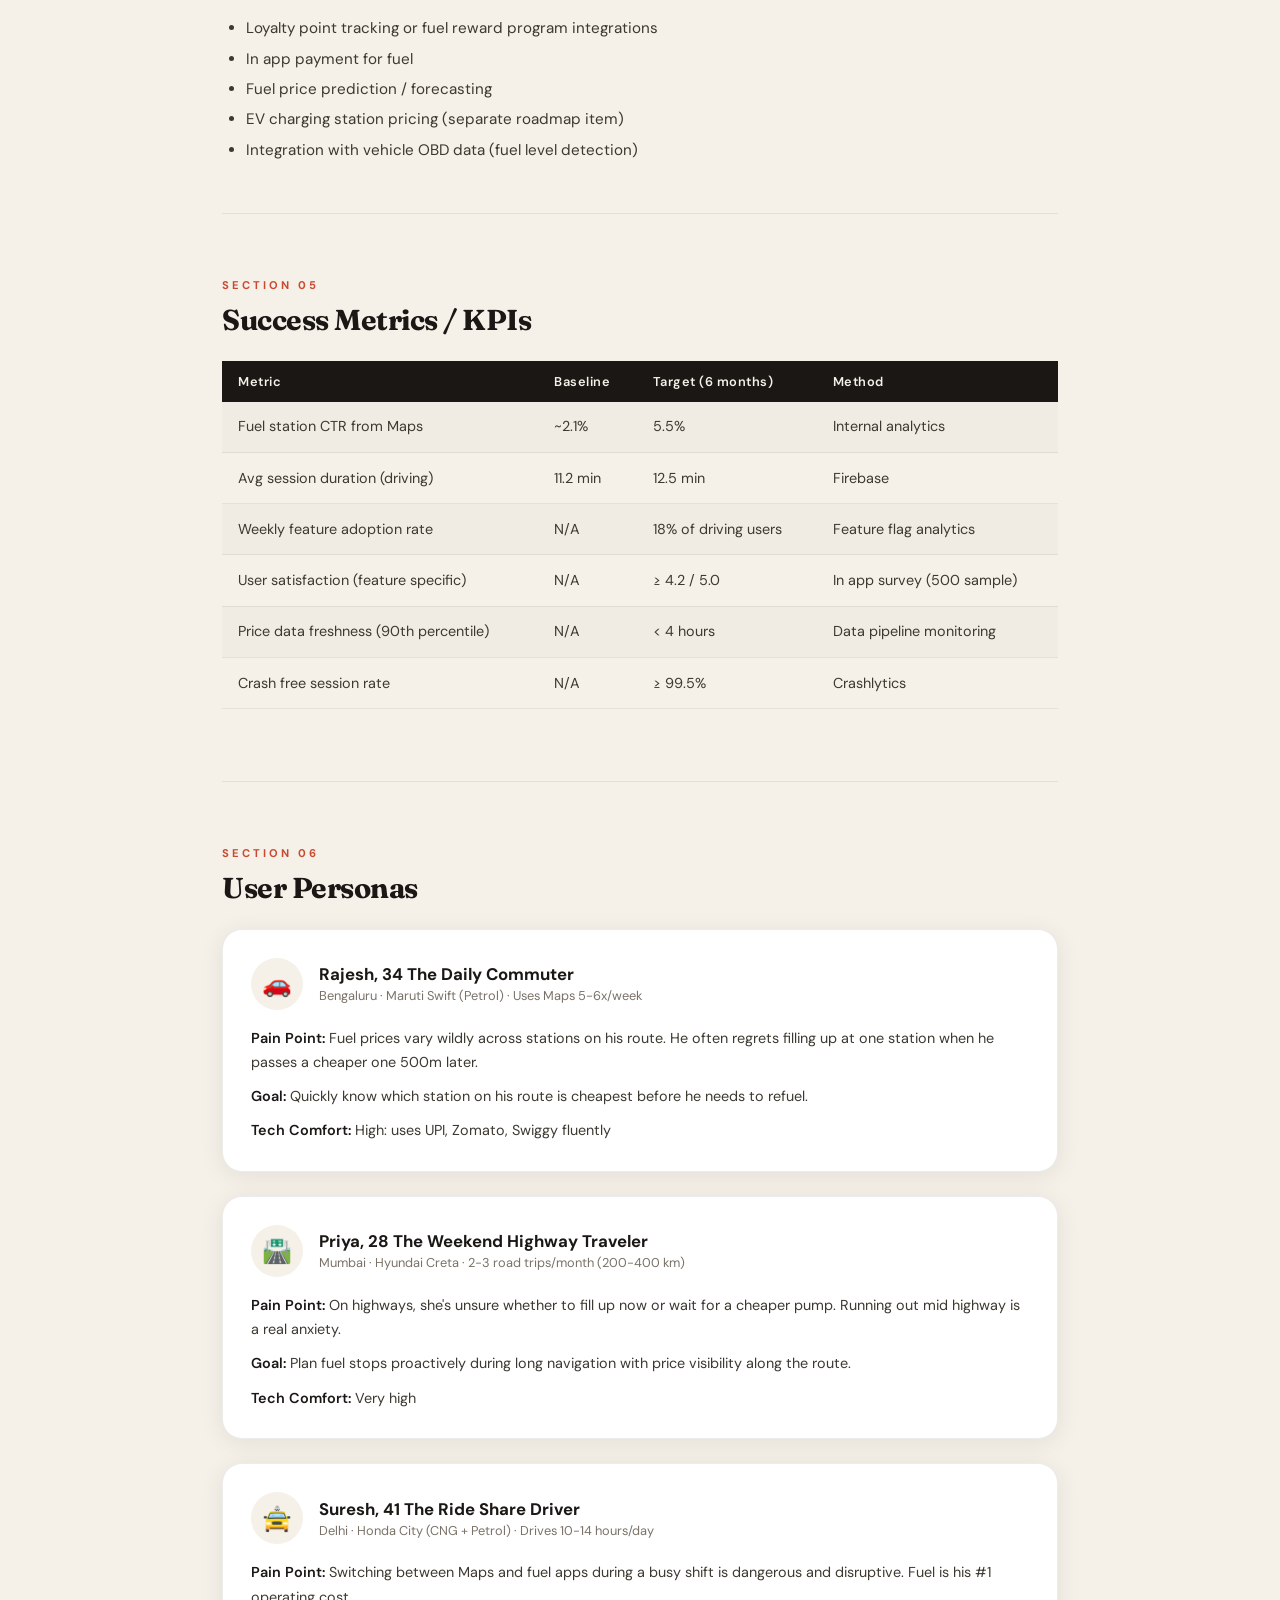
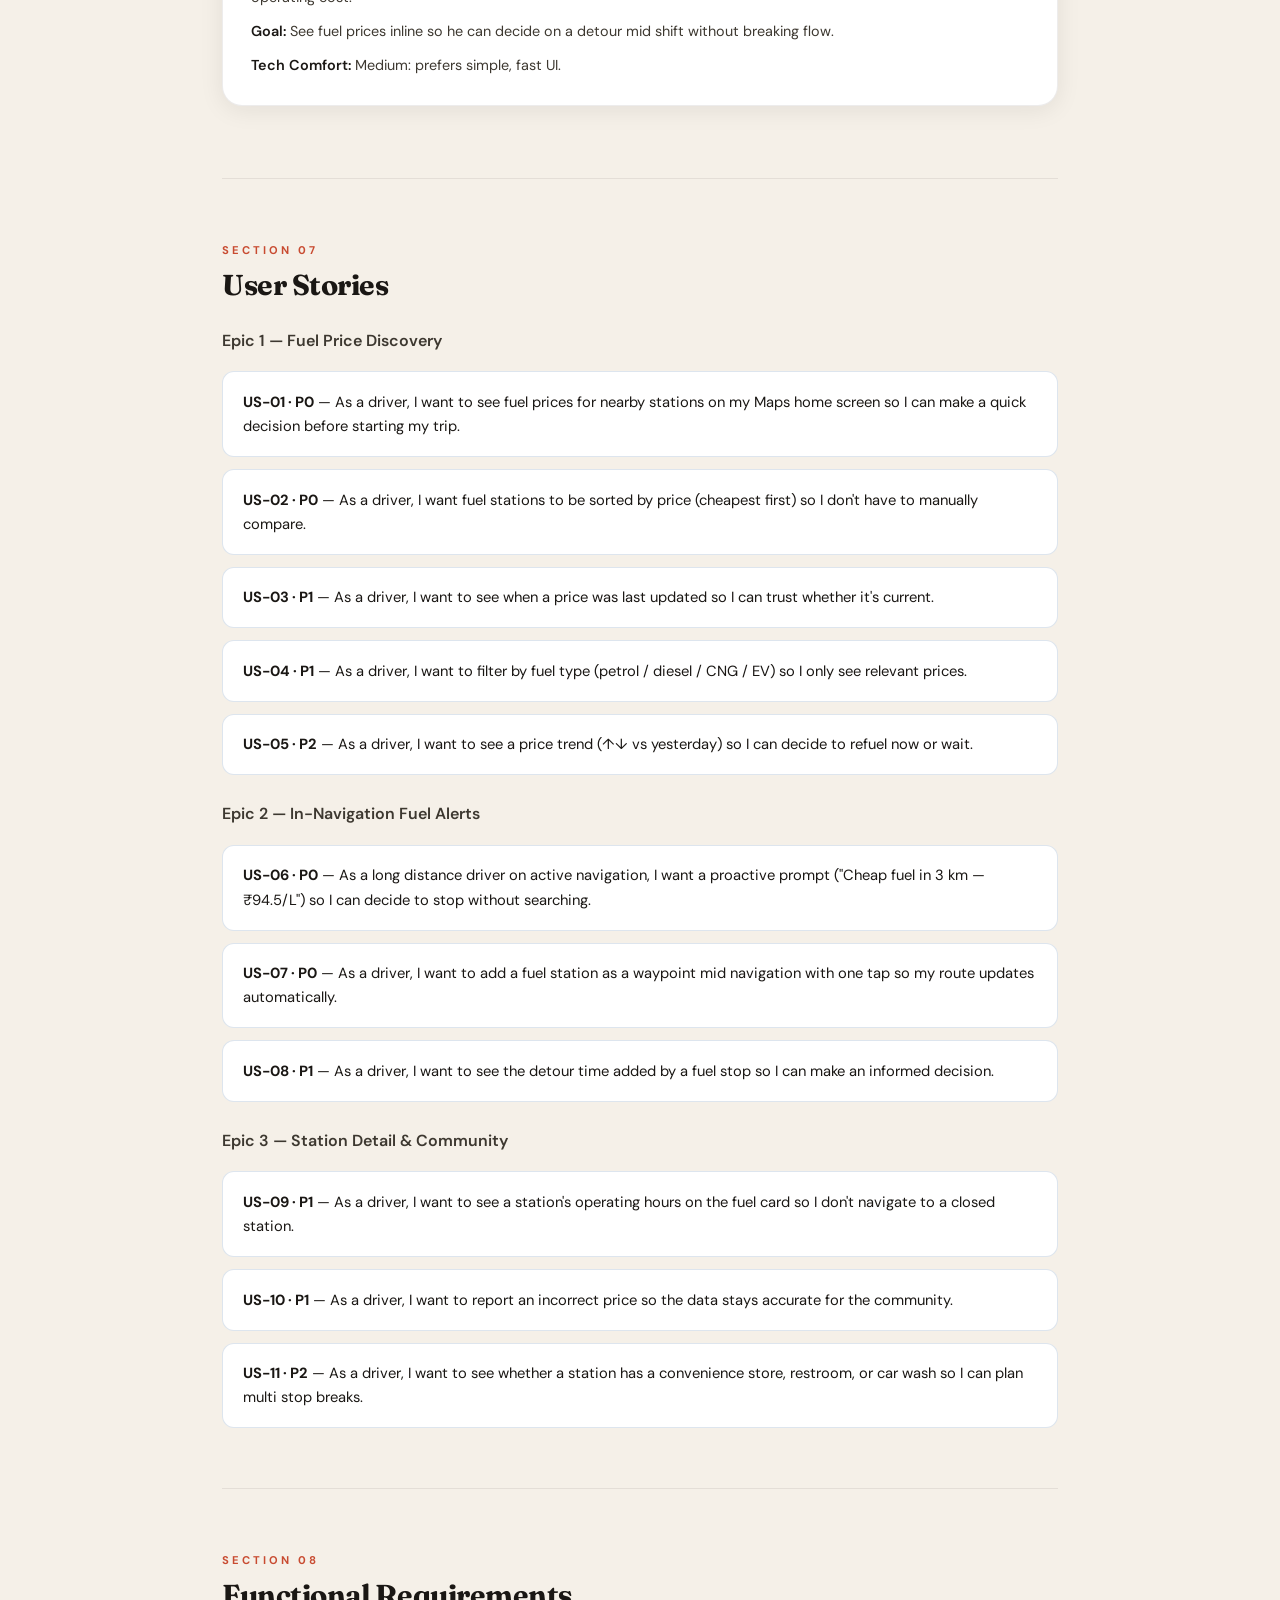
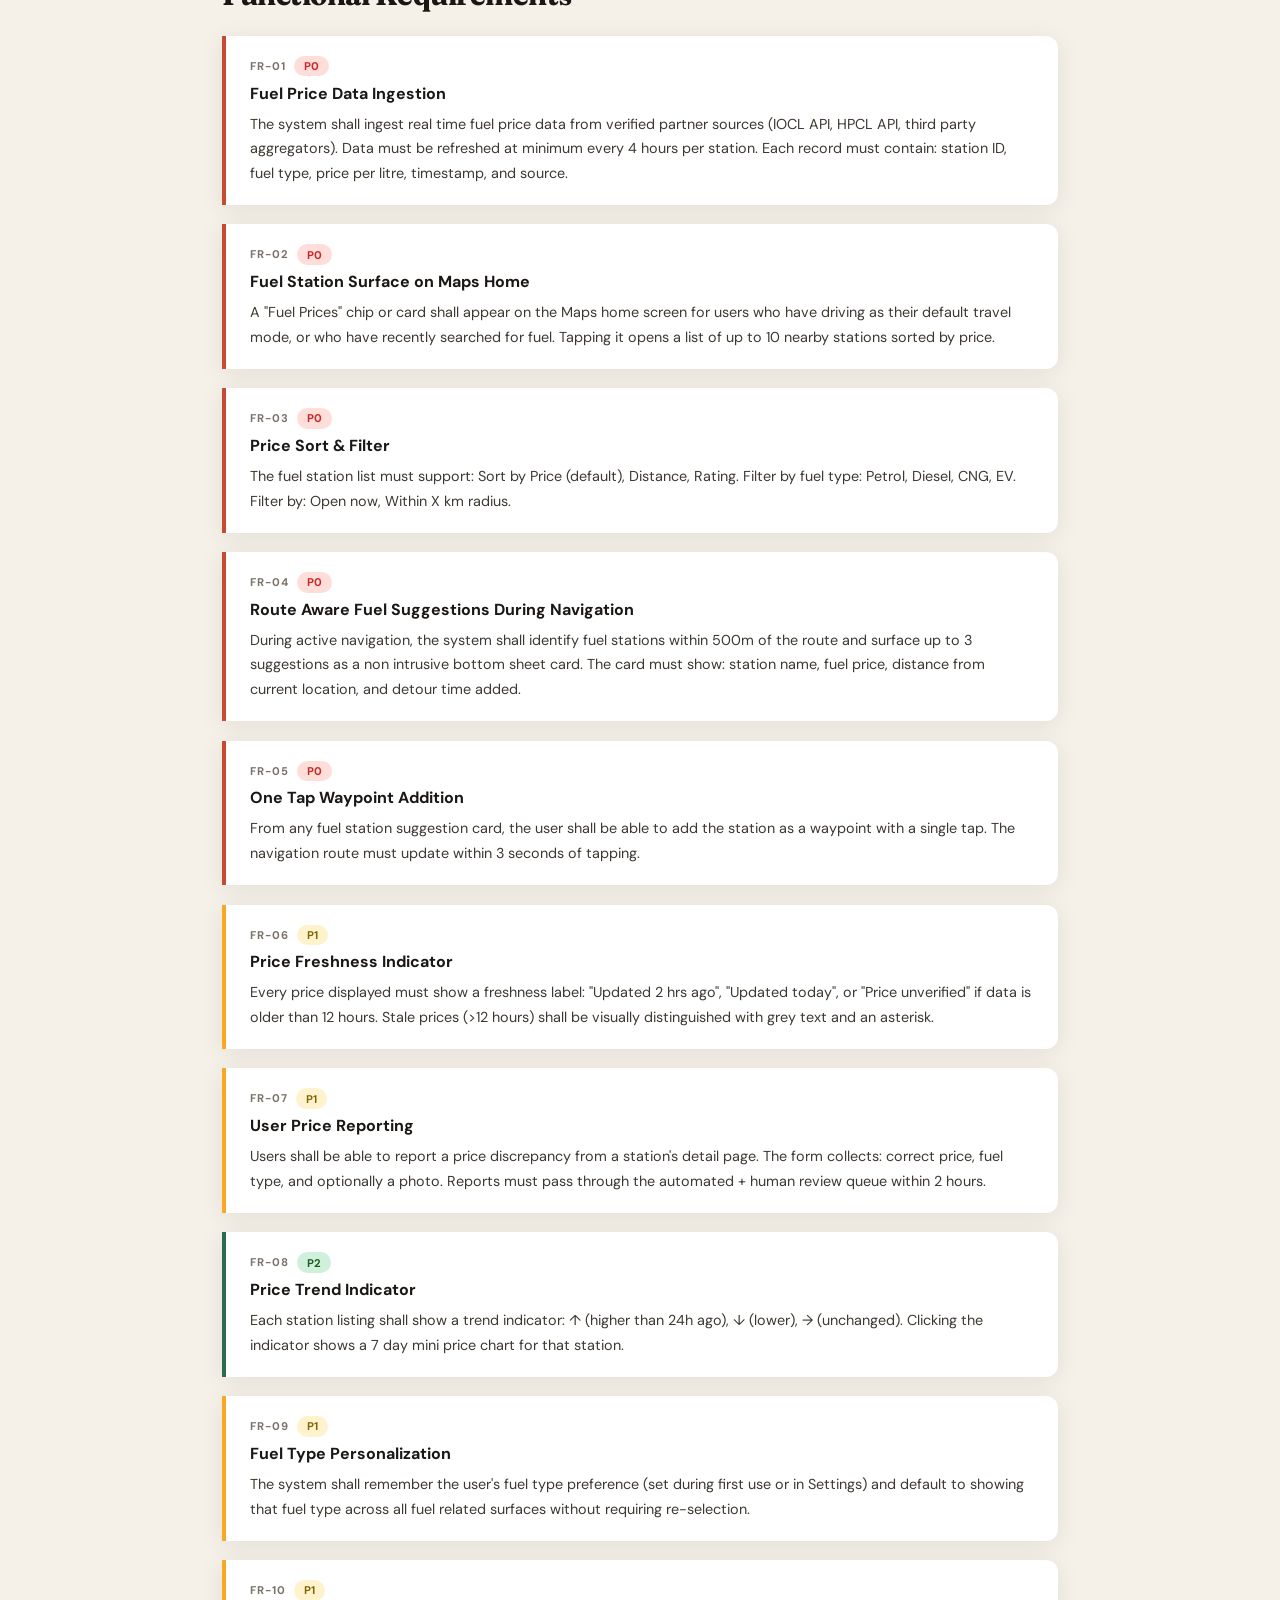
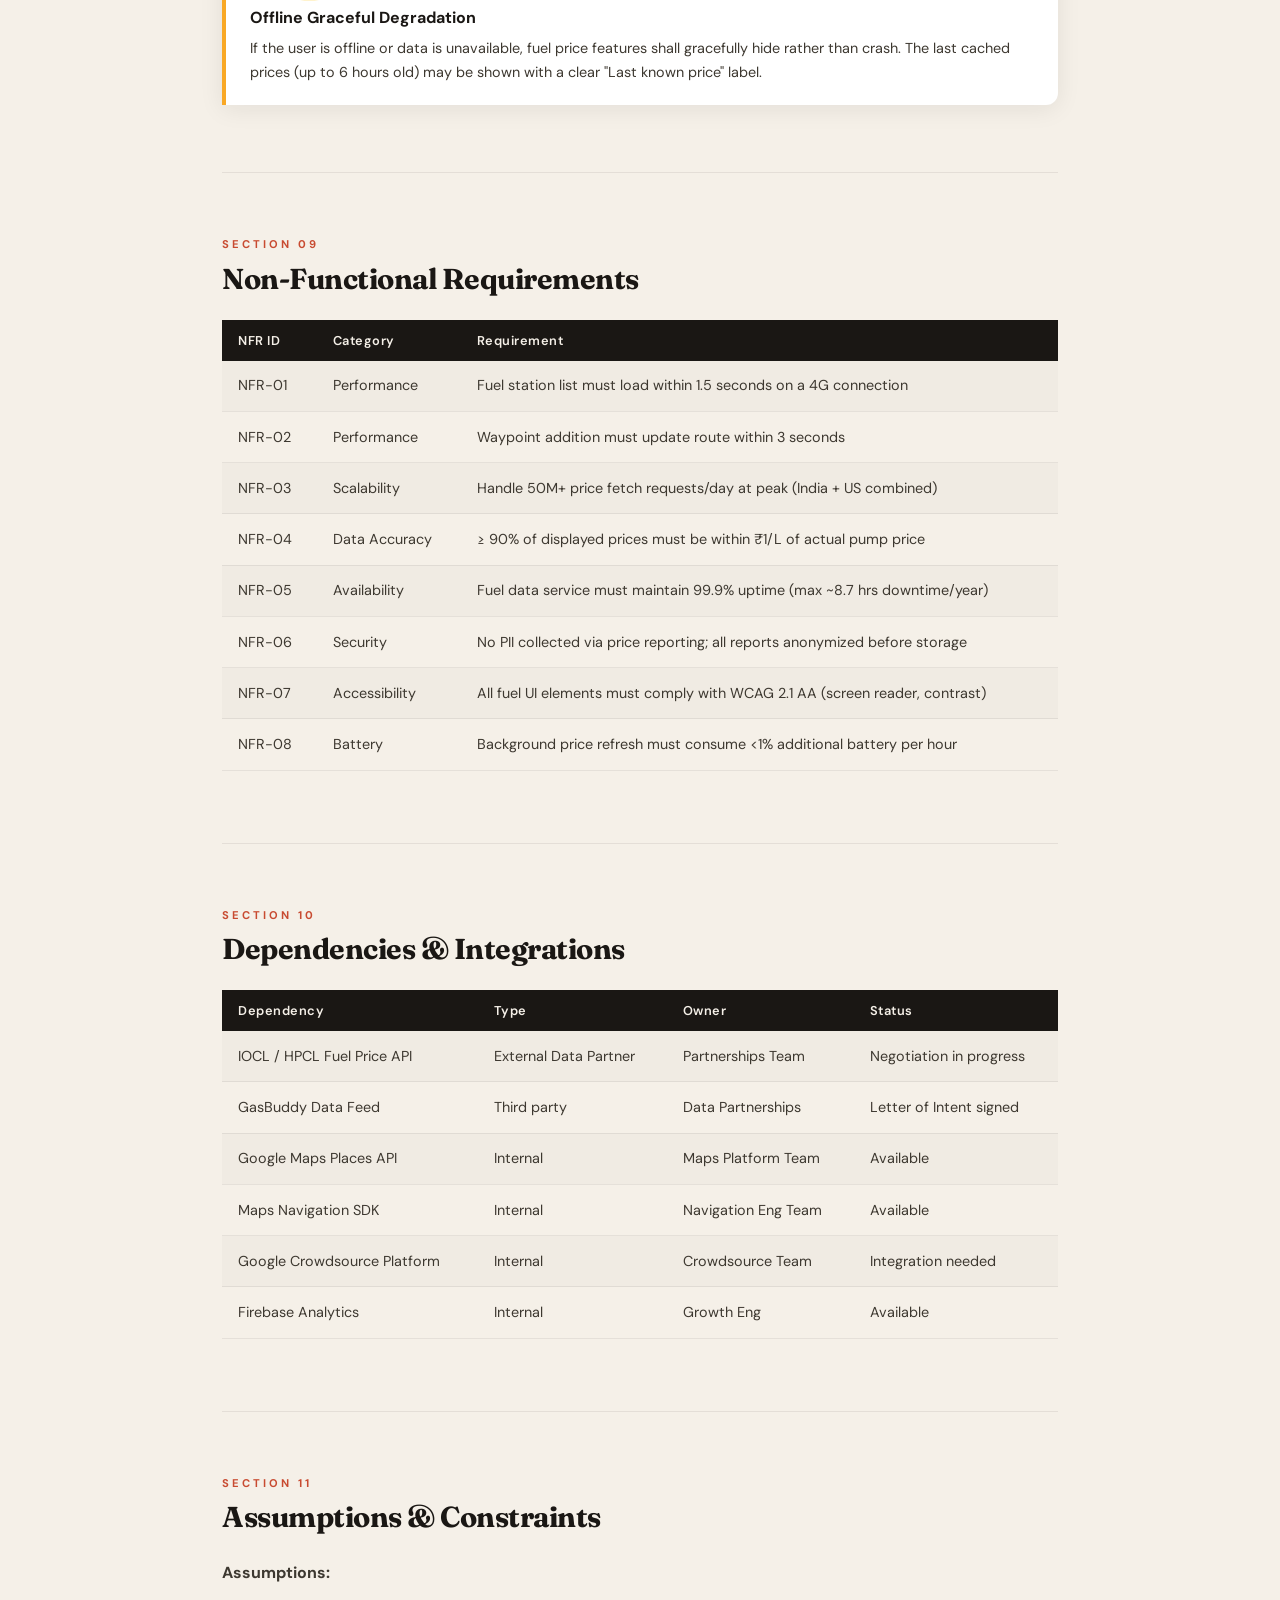
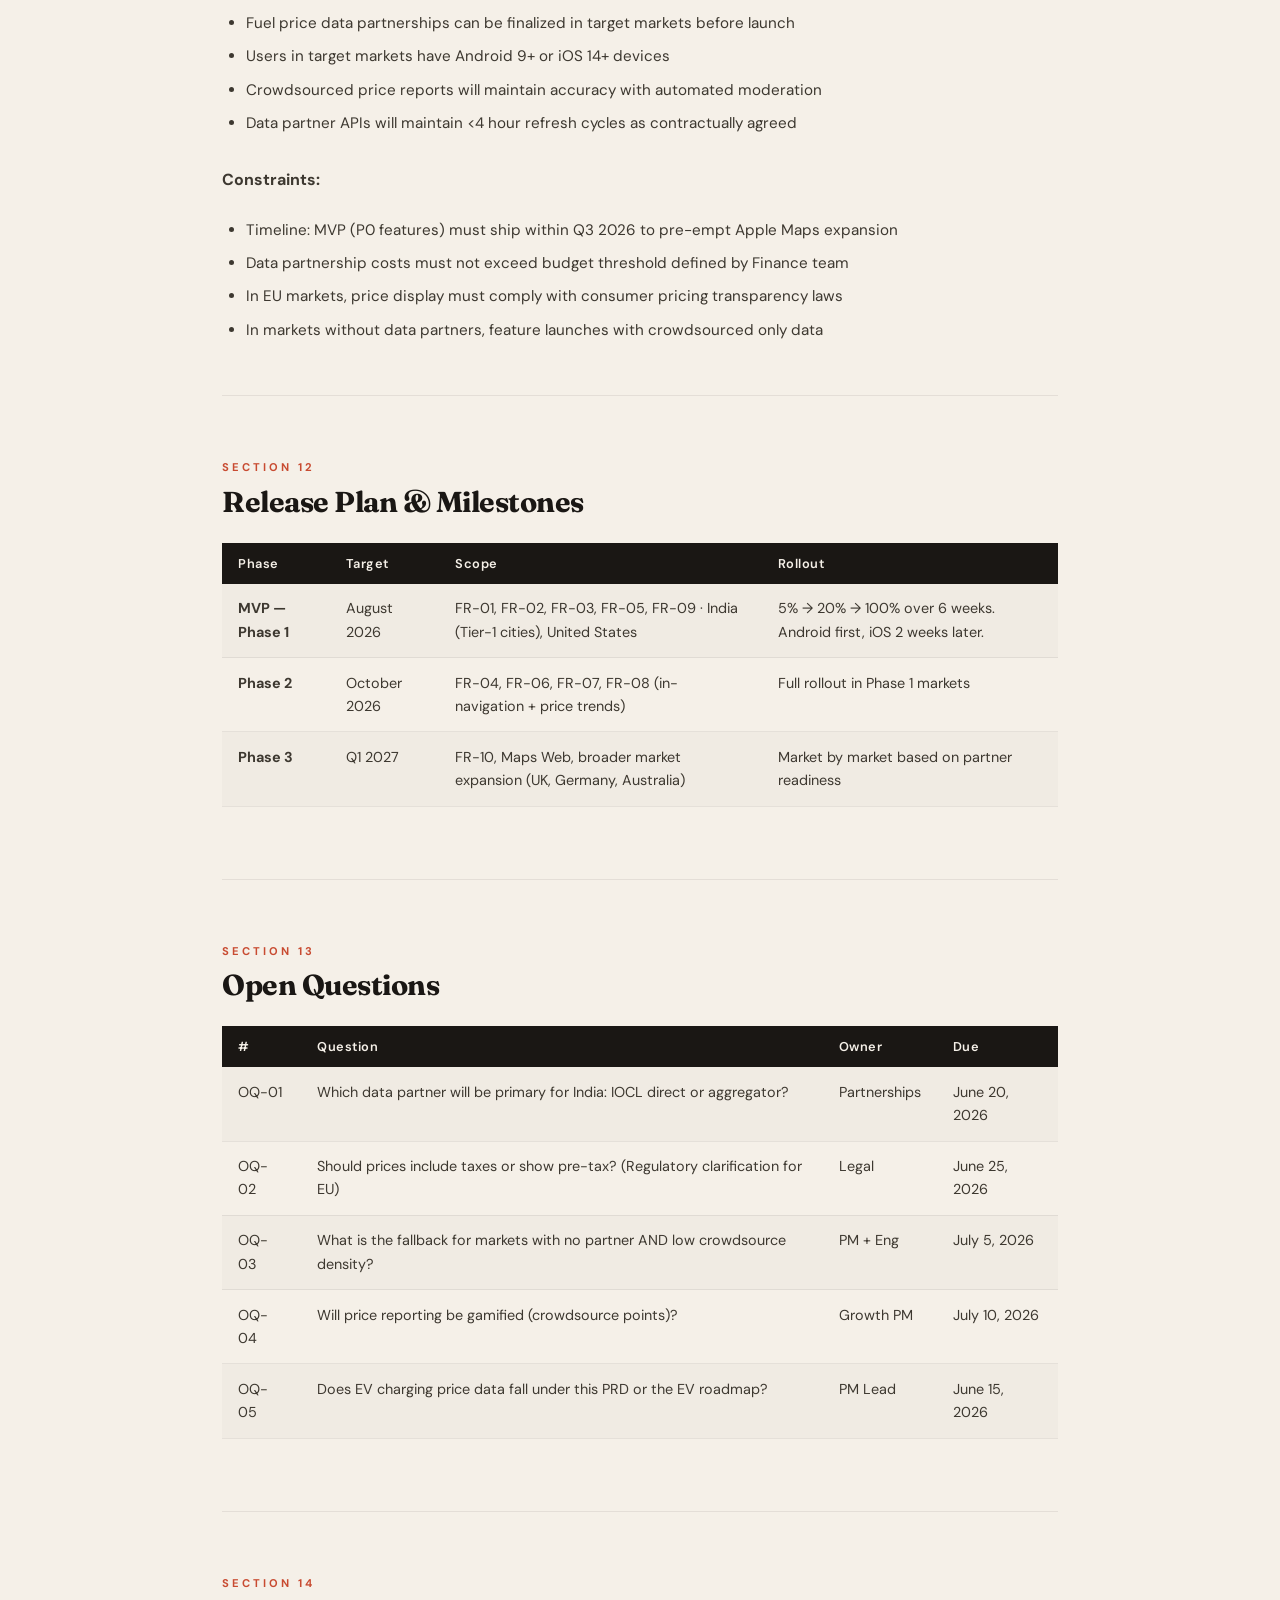
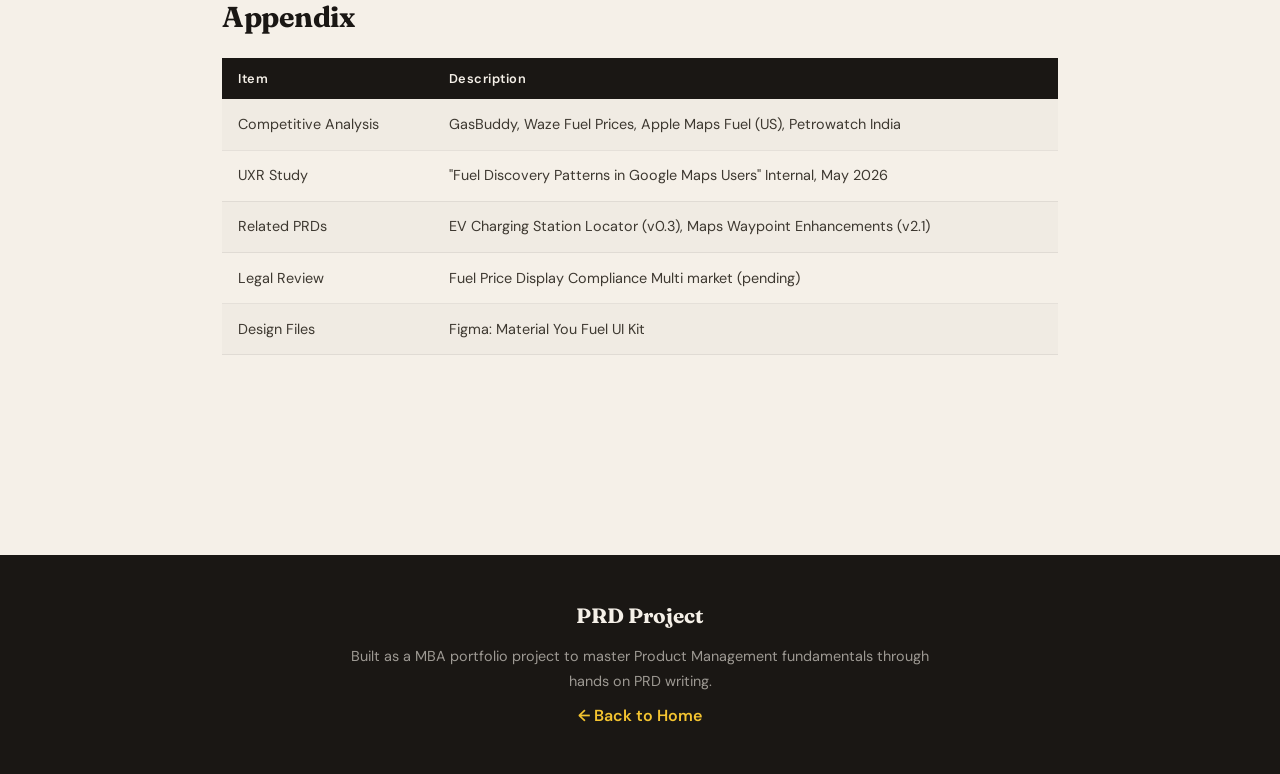
==== commit 79c3dff9: "Updated Code 3" ====
--- a/pages/google-maps-fuel.html
+++ b/pages/google-maps-fuel.html
@@ -210,7 +210,7 @@
     </div>
     <div class="prd-hero-right">
       <img
-        src="https://cdn-icons-png.flaticon.com/512/2875/2875433.png"
+        src="../images/googleMaps.png"
         alt="Google Maps Logo"
         class="prd-company-logo"
       />
--- a/style.css
+++ b/style.css
@@ -794,7 +794,7 @@
 .company-logo.google { background: #4285F4; color: white; }
 .company-logo.amazon { background: #FF9900; color: white; font-style: italic; font-family: Georgia, serif; }
 .company-logo.uber { background: #000; color: white; }
-.company-logo.spotify { background: #1DB954; color: white; }
+.company-logo.zomato { background: red; color: white; }
 
 .company-header h3 {
   font-size: 1.3rem;
@@ -918,6 +918,7 @@
   color: rgba(245,240,232,0.65);
   max-width: 580px;
   line-height: 1.7;
+  text-align: justify;
   position: relative;
 }
 .prd-meta-row {
